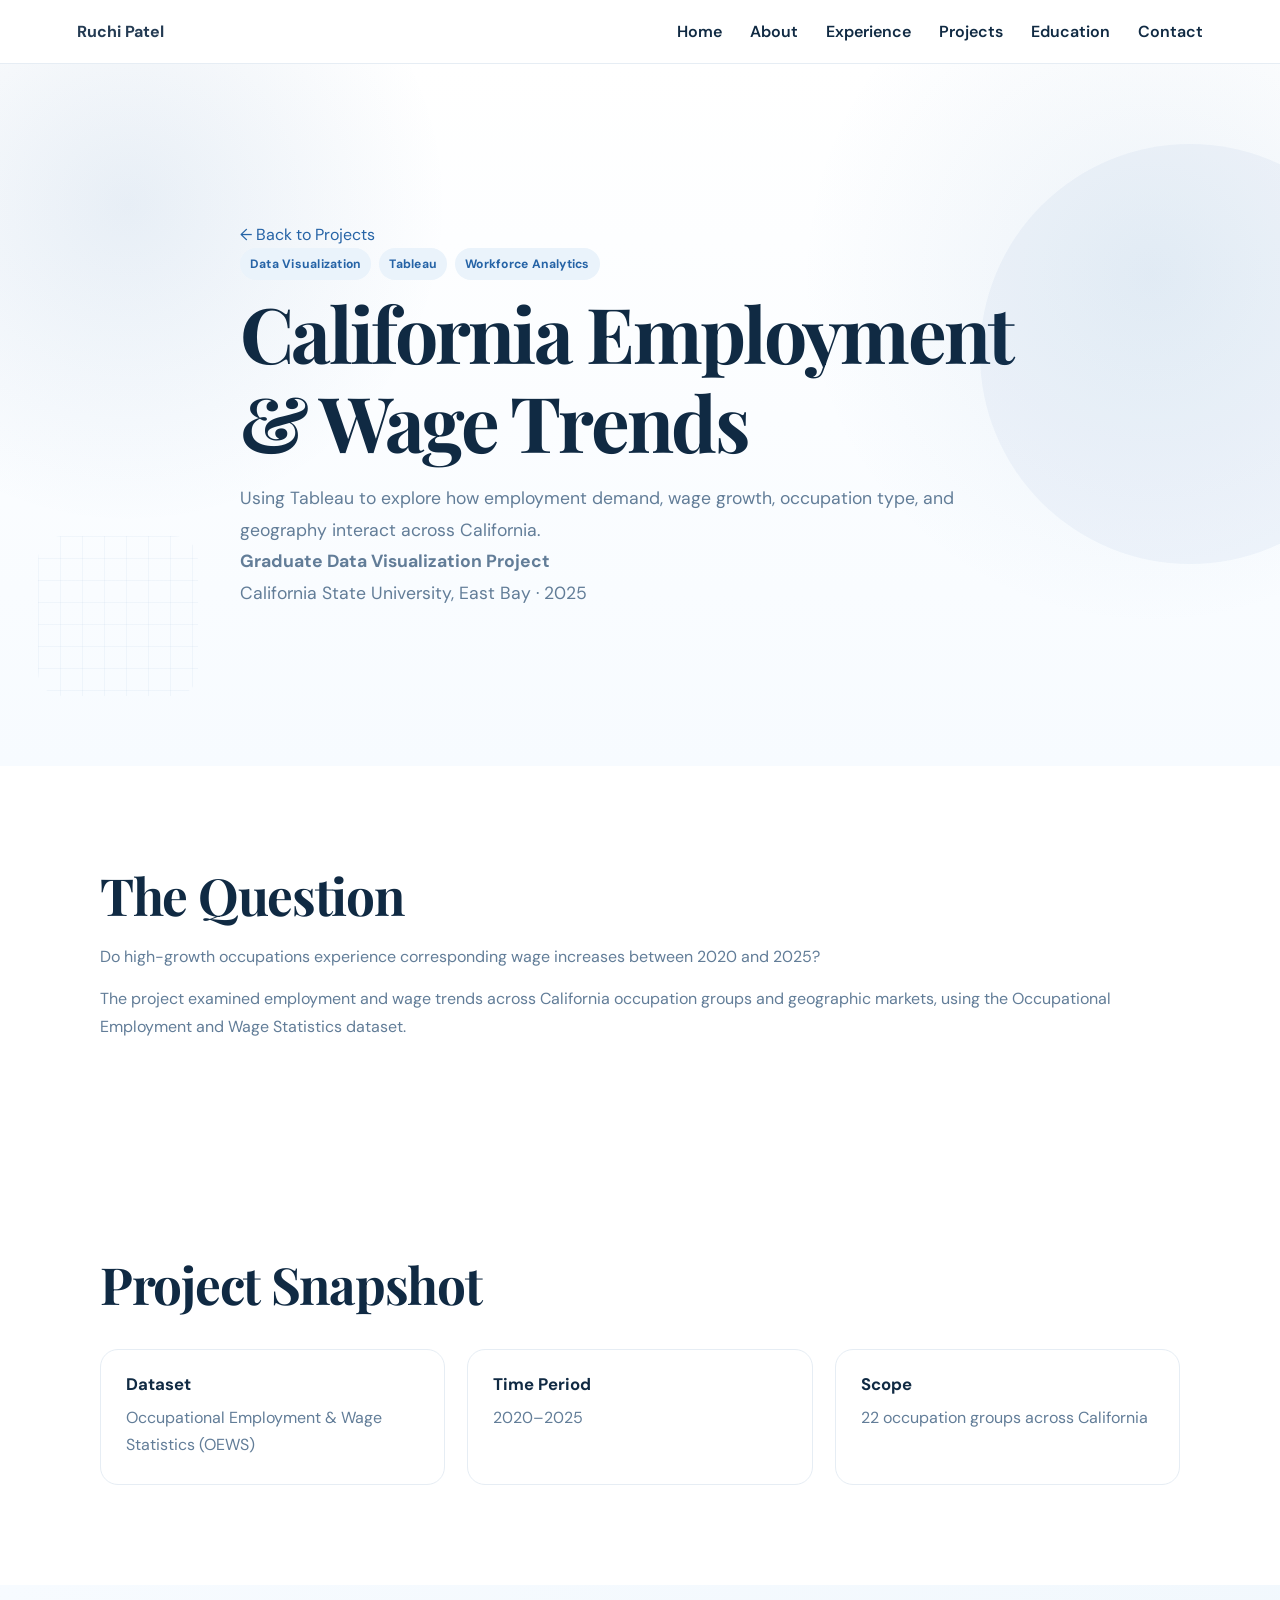
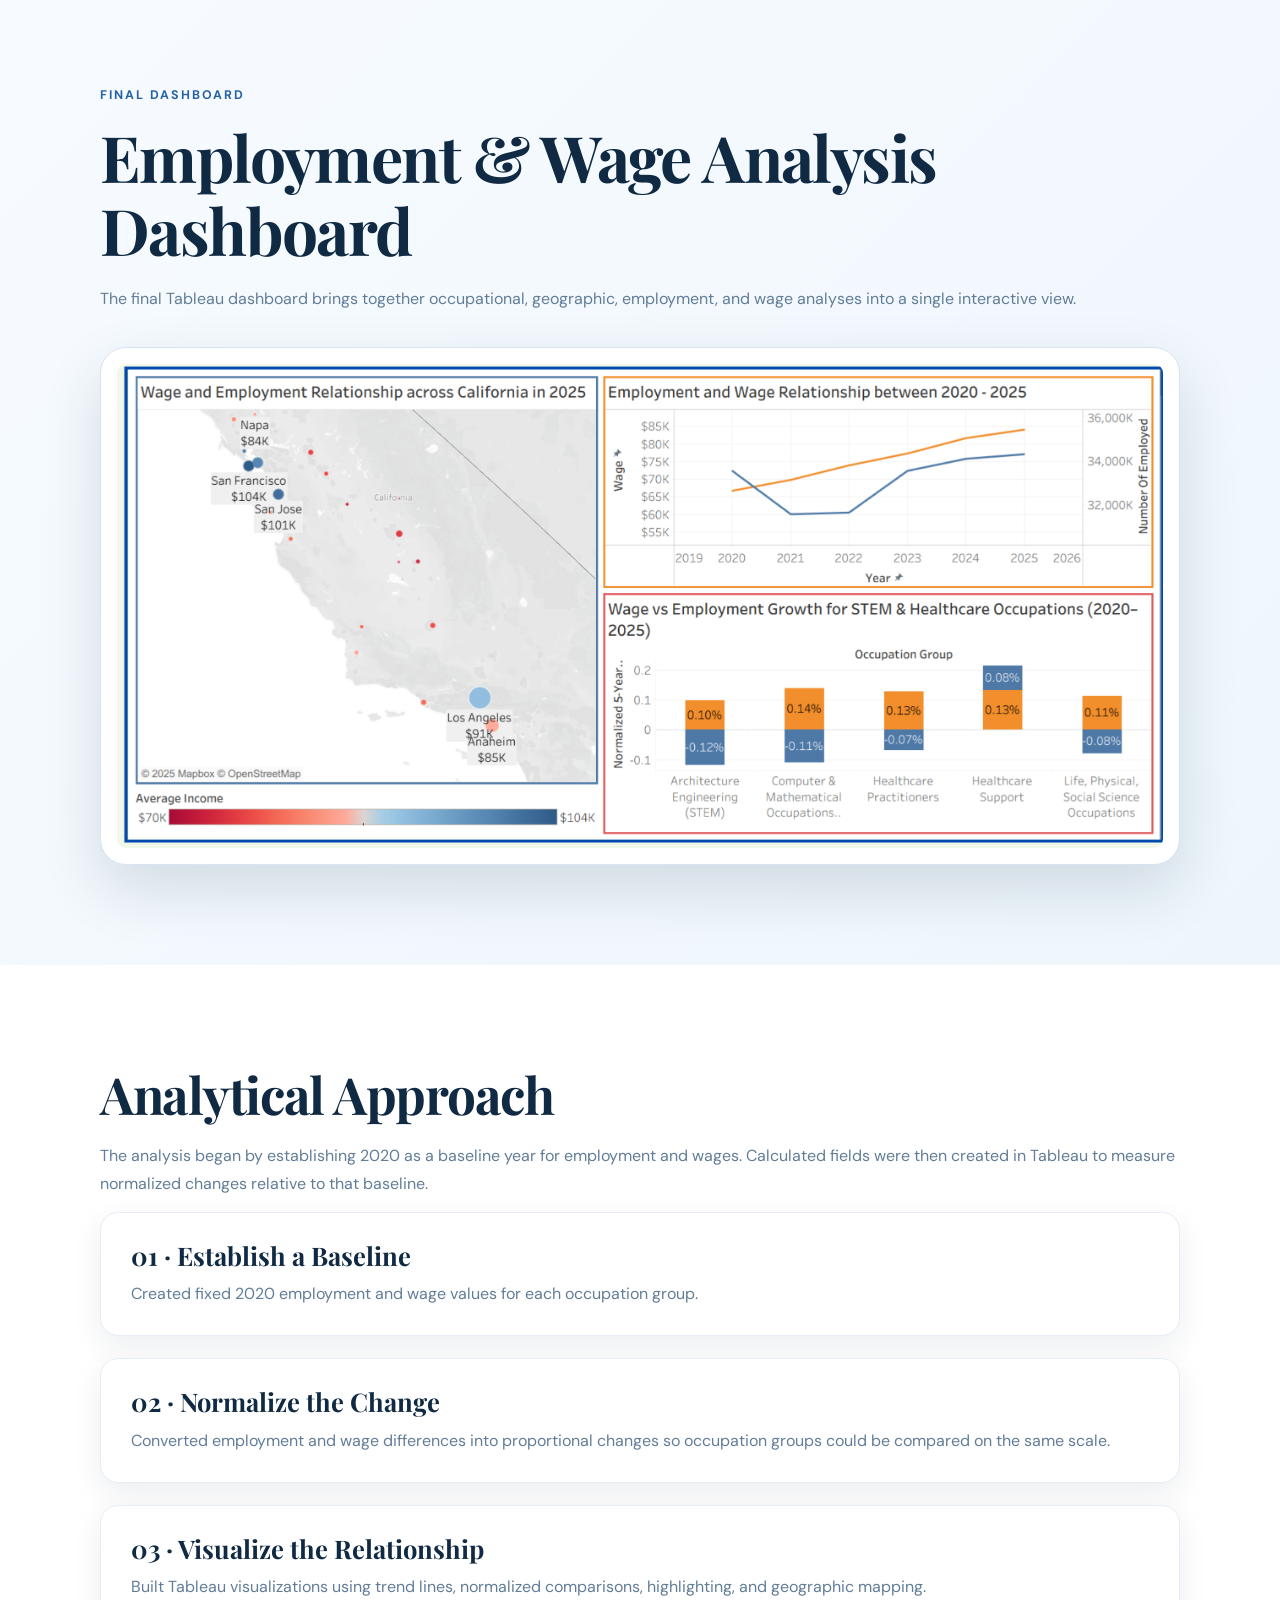
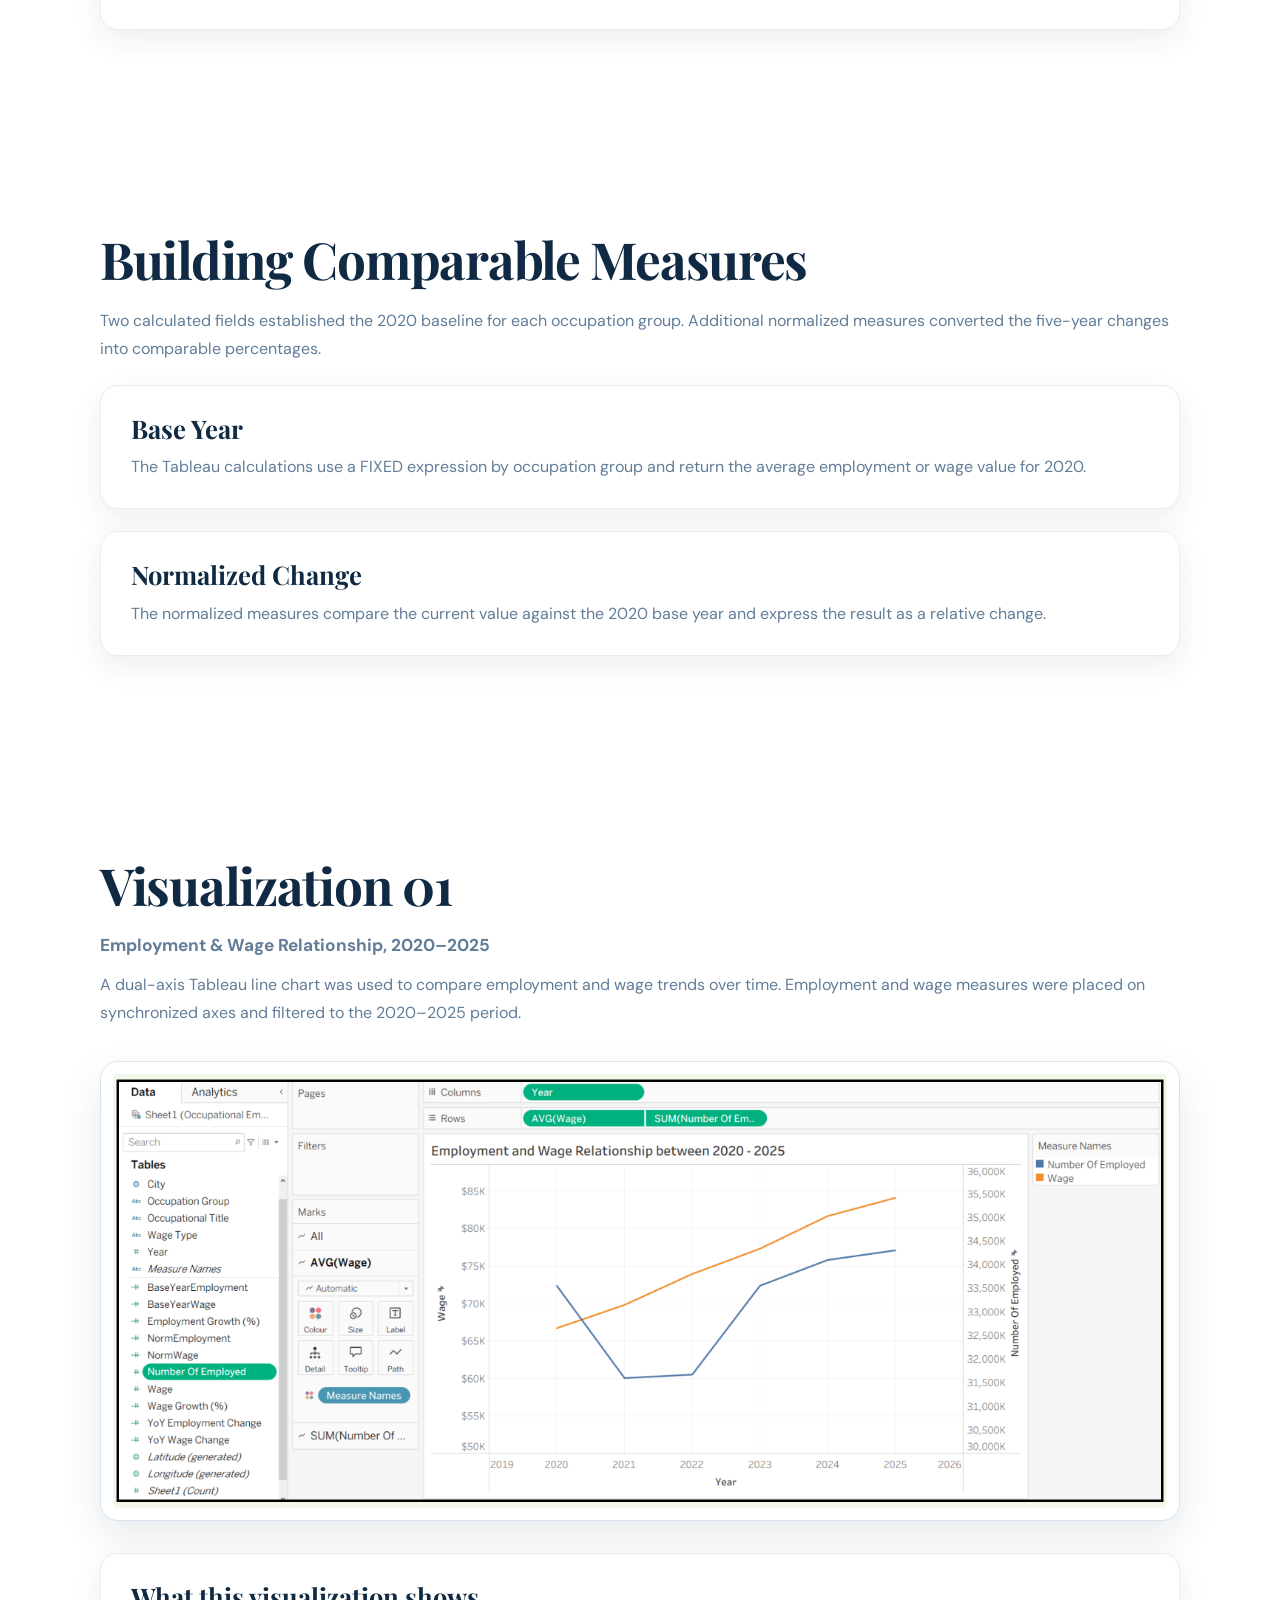
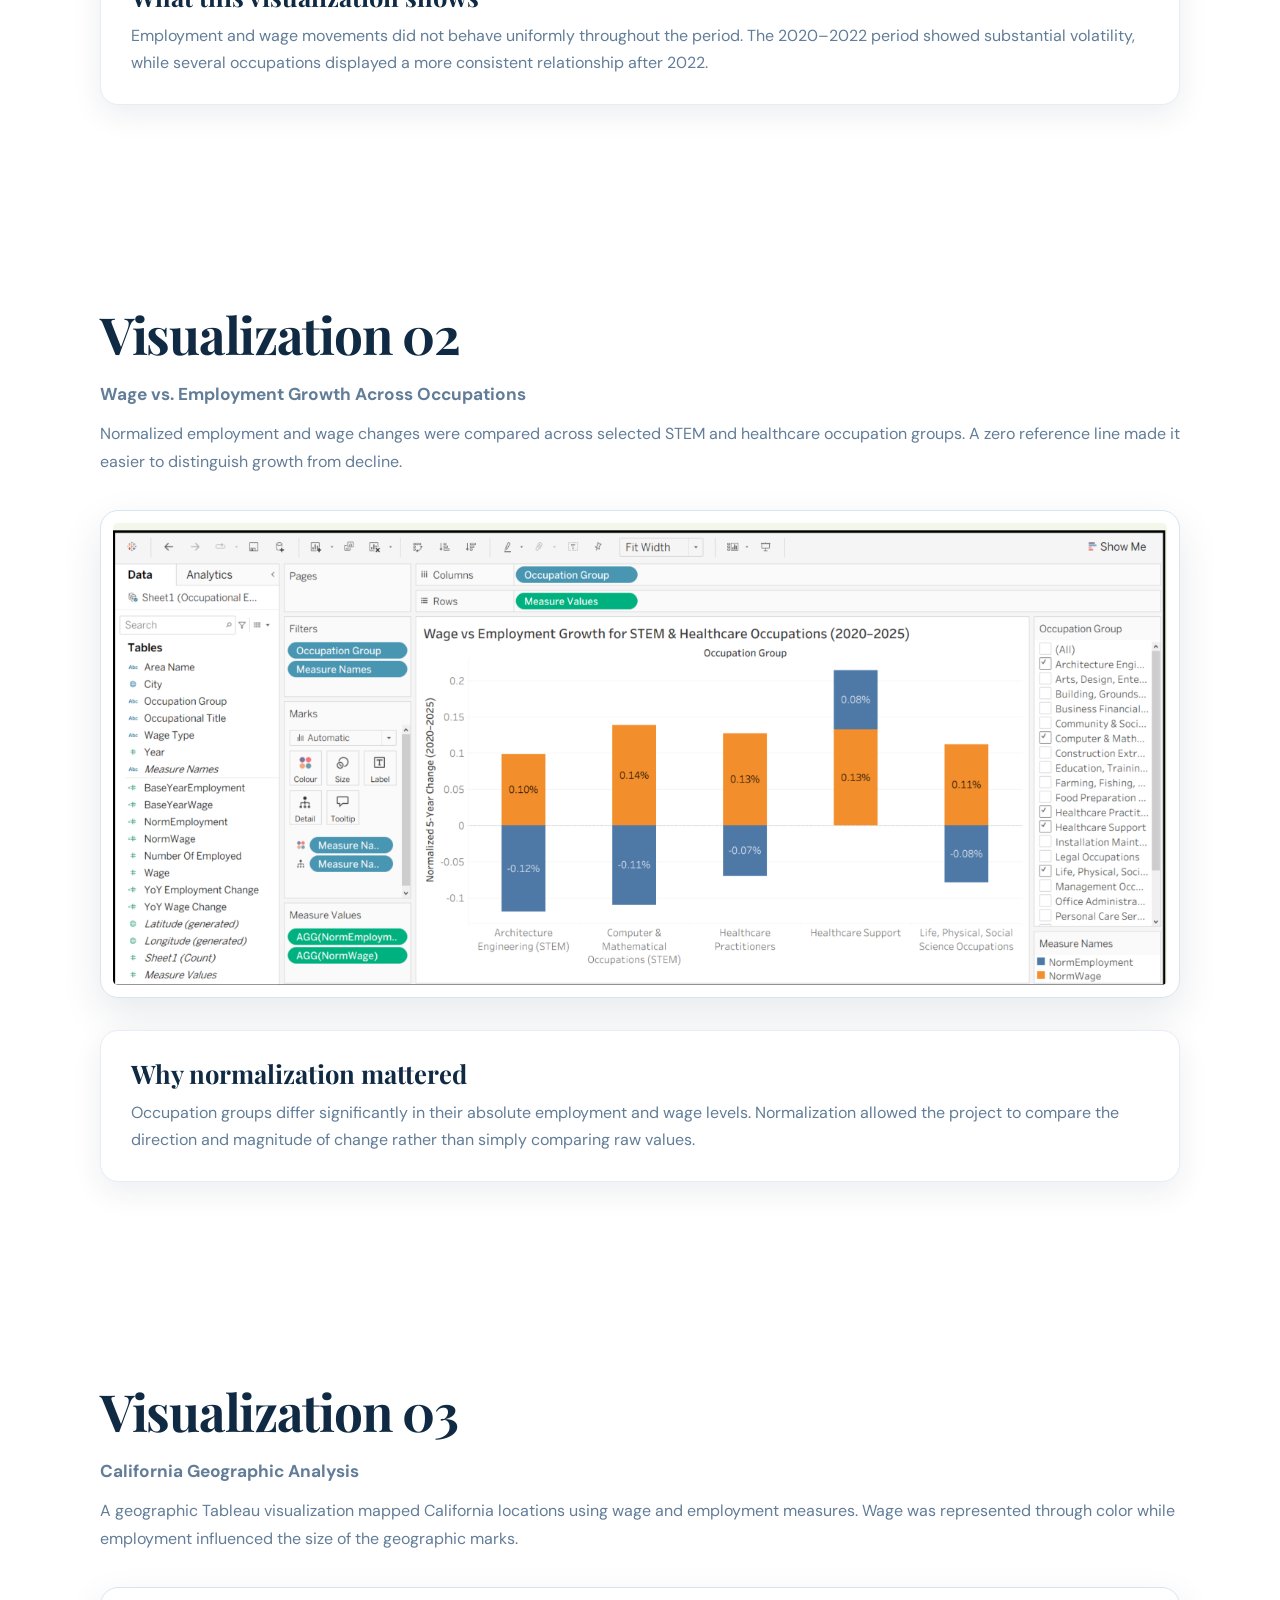
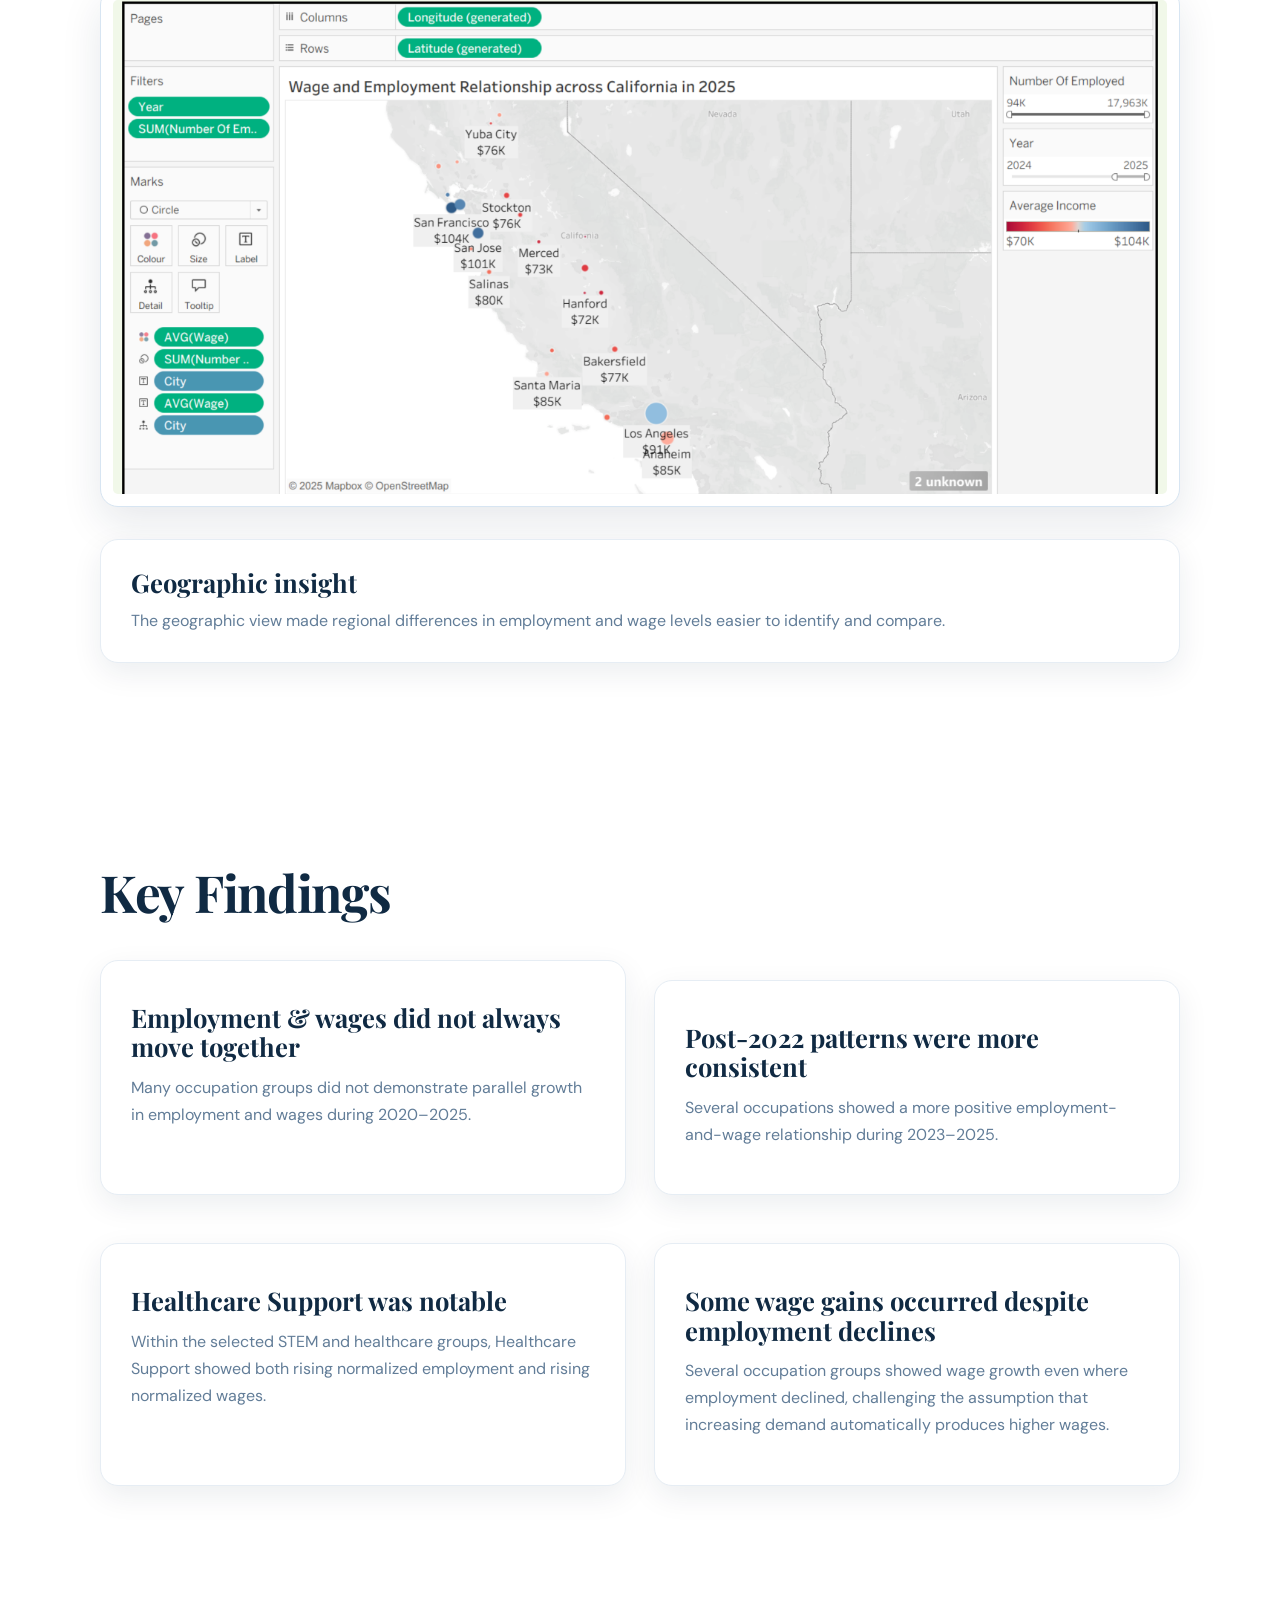
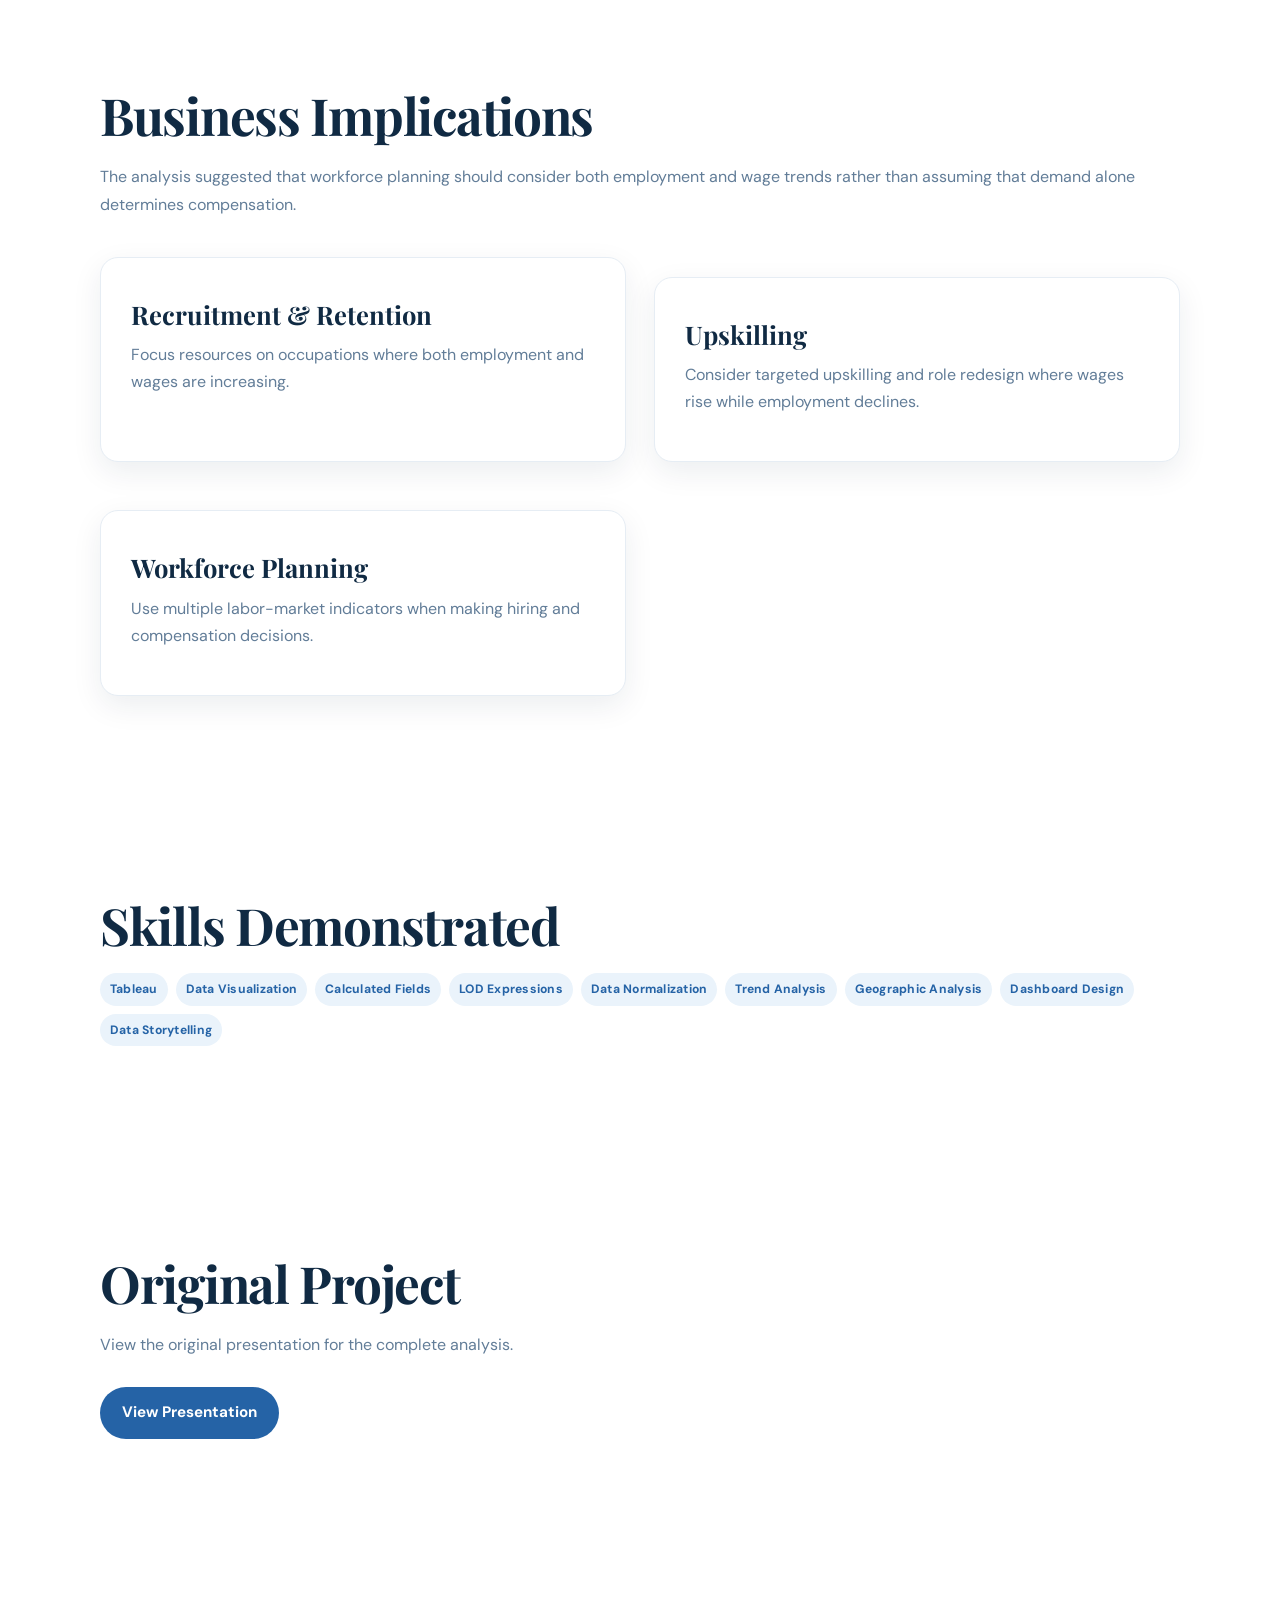
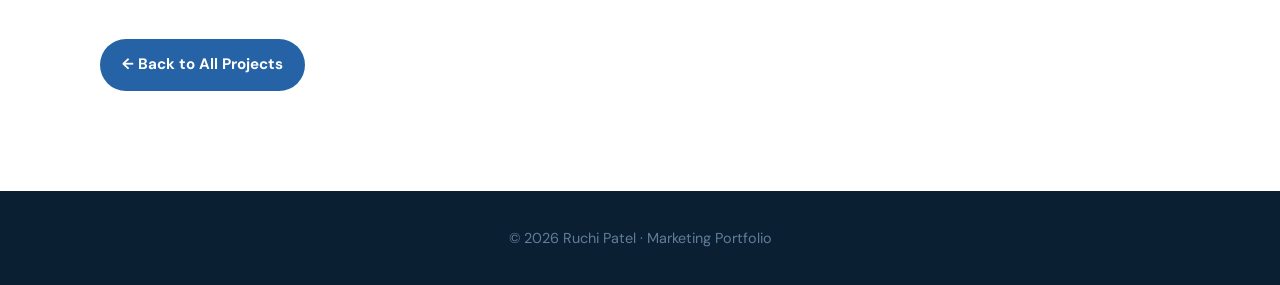
==== projects/data-visualization.html @ 5a2ddf95 "Update project deliverable link" ====
<!DOCTYPE html>
<html lang="en">

<head>
    <meta charset="UTF-8">
    <meta name="viewport" content="width=device-width, initial-scale=1.0">

    <meta
        name="description"
        content="Ruchi Patel — California Employment & Wage Trends Tableau case study."
    >

    <title>California Employment & Wage Trends | Ruchi Patel</title>

    <link rel="stylesheet" href="../style.css">
</head>


<body>

    <!-- =========================
         NAVIGATION
    ========================== -->

    <nav>

        <div>
            <strong>Ruchi Patel</strong>
        </div>

        <div>
            <a href="../index.html">Home</a>
            <a href="../index.html#about">About</a>
            <a href="../index.html#experience">Experience</a>
            <a href="../index.html#projects">Projects</a>
            <a href="../index.html#education">Education</a>
            <a href="../index.html#contact">Contact</a>
        </div>

    </nav>


    <!-- =========================
         CASE STUDY HERO
    ========================== -->

    <header class="hero">

        <div>

            <a href="../index.html#projects">
                ← Back to Projects
            </a>

            <div class="project-tags">

                <span class="project-tag">
                    Data Visualization
                </span>

                <span class="project-tag">
                    Tableau
                </span>

                <span class="project-tag">
                    Workforce Analytics
                </span>

            </div>


            <h1>
                California Employment
                &amp; Wage Trends
            </h1>


            <p>
                Using Tableau to explore how employment demand,
                wage growth, occupation type, and geography
                interact across California.
            </p>


            <p>
                <strong>Graduate Data Visualization Project</strong><br>
                California State University, East Bay · 2025
            </p>

        </div>

    </header>


    <!-- =========================
         PROJECT OVERVIEW
    ========================== -->

    <section>

        <h2>
            The Question
        </h2>

        <p>
            Do high-growth occupations experience corresponding
            wage increases between 2020 and 2025?
        </p>

        <p>
            The project examined employment and wage trends across
            California occupation groups and geographic markets,
            using the Occupational Employment and Wage Statistics
            dataset.
        </p>

    </section>


    <!-- =========================
         PROJECT SNAPSHOT
    ========================== -->

    <section id="project-snapshot">

        <h2>
            Project Snapshot
        </h2>


        <div class="skills-grid">


            <div class="skill-card">

                <h3>
                    Dataset
                </h3>

                <p>
                    Occupational Employment &amp; Wage Statistics
                    (OEWS)
                </p>

            </div>


            <div class="skill-card">

                <h3>
                    Time Period
                </h3>

                <p>
                    2020–2025
                </p>

            </div>


            <div class="skill-card">

                <h3>
                    Scope
                </h3>

                <p>
                    22 occupation groups across California
                </p>

            </div>


        </div>

    </section>

<!-- =========================
     FEATURED DASHBOARD
========================== -->

<section class="dashboard-showcase">

    <p class="eyebrow">
        FINAL DASHBOARD
    </p>

    <h2>
        Employment &amp; Wage Analysis Dashboard
    </h2>

    <p>
        The final Tableau dashboard brings together occupational,
        geographic, employment, and wage analyses into a single
        interactive view.
    </p>

    <img
        src="../images/data-visualization/tableau-dashboard.png"
        alt="Final Tableau dashboard combining California employment and wage analysis"
        class="case-study-image dashboard-image"
    >

</section>
    <!-- =========================
         APPROACH
    ========================== -->

    <section>

        <h2>
            Analytical Approach
        </h2>

        <p>
            The analysis began by establishing 2020 as a
            baseline year for employment and wages. Calculated
            fields were then created in Tableau to measure
            normalized changes relative to that baseline.
        </p>

        <div class="project-card">

            <h3>
                01 · Establish a Baseline
            </h3>

            <p>
                Created fixed 2020 employment and wage values
                for each occupation group.
            </p>

        </div>


        <div class="project-card">

            <h3>
                02 · Normalize the Change
            </h3>

            <p>
                Converted employment and wage differences into
                proportional changes so occupation groups could
                be compared on the same scale.
            </p>

        </div>


        <div class="project-card">

            <h3>
                03 · Visualize the Relationship
            </h3>

            <p>
                Built Tableau visualizations using trend lines,
                normalized comparisons, highlighting, and
                geographic mapping.
            </p>

        </div>

    </section>


    <!-- =========================
         CALCULATED FIELDS
    ========================== -->

    <section id="calculated-fields">

        <h2>
            Building Comparable Measures
        </h2>

        <p>
            Two calculated fields established the 2020 baseline
            for each occupation group. Additional normalized
            measures converted the five-year changes into
            comparable percentages.
        </p>


        <div class="project-card">

            <h3>
                Base Year
            </h3>

            <p>
                The Tableau calculations use a FIXED expression
                by occupation group and return the average
                employment or wage value for 2020.
            </p>

        </div>


        <div class="project-card">

            <h3>
                Normalized Change
            </h3>

            <p>
                The normalized measures compare the current value
                against the 2020 base year and express the result
                as a relative change.
            </p>

        </div>

    </section>


    <!-- =========================
         VISUALIZATION 1
    ========================== -->

    <section>

        <h2>
            Visualization 01
        </h2>

        <p>
            <strong>
                Employment &amp; Wage Relationship, 2020–2025
            </strong>
        </p>

        <p>
            A dual-axis Tableau line chart was used to compare
            employment and wage trends over time. Employment and
            wage measures were placed on synchronized axes and
            filtered to the 2020–2025 period.
        </p>
 <img
        src="../images/data-visualization/employment-wage-trend.png"
        alt="Tableau visualization comparing California employment and wage trends from 2020 to 2025"
        class="case-study-image"
    >

        <div class="project-card">

            <h3>
                What this visualization shows
            </h3>

            <p>
                Employment and wage movements did not behave
                uniformly throughout the period. The 2020–2022
                period showed substantial volatility, while
                several occupations displayed a more consistent
                relationship after 2022.
            </p>

        </div>

    </section>


    <!-- =========================
         VISUALIZATION 2
    ========================== -->

    <section>

        <h2>
            Visualization 02
        </h2>

        <p>
            <strong>
                Wage vs. Employment Growth Across Occupations
            </strong>
        </p>

        <p>
            Normalized employment and wage changes were compared
            across selected STEM and healthcare occupation groups.
            A zero reference line made it easier to distinguish
            growth from decline.
        </p>
<img
    src="../images/data-visualization/normalized-growth.png"
    alt="Tableau visualization comparing normalized wage and employment growth across occupation groups"
    class="case-study-image"
>

        <div class="project-card">

            <h3>
                Why normalization mattered
            </h3>

            <p>
                Occupation groups differ significantly in their
                absolute employment and wage levels. Normalization
                allowed the project to compare the direction and
                magnitude of change rather than simply comparing
                raw values.
            </p>

        </div>

    </section>


    <!-- =========================
         VISUALIZATION 3
    ========================== -->

    <section>

        <h2>
            Visualization 03
        </h2>

        <p>
            <strong>
                California Geographic Analysis
            </strong>
        </p>

        <p>
            A geographic Tableau visualization mapped California
            locations using wage and employment measures. Wage
            was represented through color while employment
            influenced the size of the geographic marks.
        </p>
<img
    src="../images/data-visualization/california-map.png"
    alt="Tableau geographic visualization of employment and wage patterns across California"
    class="case-study-image"
>

        <div class="project-card">

            <h3>
                Geographic insight
            </h3>

            <p>
                The geographic view made regional differences in
                employment and wage levels easier to identify and
                compare.
            </p>

        </div>

    </section>


    <!-- =========================
         KEY FINDINGS
    ========================== -->

    <section>

        <h2>
            Key Findings
        </h2>


        <div class="project-grid">


            <div class="project-card">

                <h3>
                    Employment &amp; wages did not always move together
                </h3>

                <p>
                    Many occupation groups did not demonstrate
                    parallel growth in employment and wages during
                    2020–2025.
                </p>

            </div>


            <div class="project-card">

                <h3>
                    Post-2022 patterns were more consistent
                </h3>

                <p>
                    Several occupations showed a more positive
                    employment-and-wage relationship during
                    2023–2025.
                </p>

            </div>


            <div class="project-card">

                <h3>
                    Healthcare Support was notable
                </h3>

                <p>
                    Within the selected STEM and healthcare groups,
                    Healthcare Support showed both rising normalized
                    employment and rising normalized wages.
                </p>

            </div>


            <div class="project-card">

                <h3>
                    Some wage gains occurred despite employment declines
                </h3>

                <p>
                    Several occupation groups showed wage growth
                    even where employment declined, challenging the
                    assumption that increasing demand automatically
                    produces higher wages.
                </p>

            </div>


        </div>

    </section>


    <!-- =========================
         BUSINESS IMPLICATIONS
    ========================== -->

    <section>

        <h2>
            Business Implications
        </h2>

        <p>
            The analysis suggested that workforce planning should
            consider both employment and wage trends rather than
            assuming that demand alone determines compensation.
        </p>


        <div class="project-grid">


            <div class="project-card">

                <h3>
                    Recruitment &amp; Retention
                </h3>

                <p>
                    Focus resources on occupations where both
                    employment and wages are increasing.
                </p>

            </div>


            <div class="project-card">

                <h3>
                    Upskilling
                </h3>

                <p>
                    Consider targeted upskilling and role redesign
                    where wages rise while employment declines.
                </p>

            </div>


            <div class="project-card">

                <h3>
                    Workforce Planning
                </h3>

                <p>
                    Use multiple labor-market indicators when
                    making hiring and compensation decisions.
                </p>

            </div>

        </div>

    </section>


    <!-- =========================
         SKILLS
    ========================== -->

    <section>

        <h2>
            Skills Demonstrated
        </h2>


        <div class="project-tags">

            <span class="project-tag">Tableau</span>

            <span class="project-tag">Data Visualization</span>

            <span class="project-tag">Calculated Fields</span>

            <span class="project-tag">LOD Expressions</span>

            <span class="project-tag">Data Normalization</span>

            <span class="project-tag">Trend Analysis</span>

            <span class="project-tag">Geographic Analysis</span>

            <span class="project-tag">Dashboard Design</span>

            <span class="project-tag">Data Storytelling</span>

        </div>

    </section>


    <!-- =========================
         ORIGINAL DELIVERABLE
    ========================== -->

   <section>

    <h2>
        Original Project
    </h2>

    <p>
        View the original presentation for the complete analysis.
    </p>

    <div class="case-study-action">

        <a
            class="btn"
            href="../documents/data-visualization/Gr6%20-%20Data%20Visualization%20Presentation.pdf"
            target="_blank"
            rel="noopener"
        >
            View Presentation
        </a>

    </div>

</section>


    <!-- =========================
         BACK TO PROJECTS
    ========================== -->

   <section>

    <div class="case-study-action">
        <a
            class="btn"
            href="../index.html#projects"
        >
            ← Back to All Projects
        </a>
    </div>

</section>

    <!-- =========================
         FOOTER
    ========================== -->

    <footer>

        <p>
            © 2026 Ruchi Patel · Marketing Portfolio
        </p>

    </footer>


    <script src="../script.js"></script>

</body>

</html>
---- style.css ----
/* =========================================================
   RUCHI PATEL PORTFOLIO
   Main visual system
   ========================================================= */

/* ---------- Google Fonts ---------- */
/* These load automatically when your website is online. */
@import url('https://fonts.googleapis.com/css2?family=DM+Sans:wght@400;500;600;700&family=Playfair+Display:wght@500;600;700&display=swap');

/* ---------- Design Variables ---------- */
:root {
    --navy: #102a43;
    --navy-dark: #0b1f33;
    --blue: #2563a6;
    --blue-light: #eaf3fb;
    --blue-soft: #f5f9fd;
    --blue-border: #d7e5f2;

    --text: #243b53;
    --text-soft: #627d98;
    --white: #ffffff;
    --off-white: #fbfcfe;

    --border: #e6edf4;
    --shadow-soft: 0 10px 30px rgba(16, 42, 67, 0.08);
    --shadow-hover: 0 18px 45px rgba(16, 42, 67, 0.13);

    --radius-sm: 10px;
    --radius-md: 18px;
    --radius-lg: 26px;

    --max-width: 1180px;
}

/* ---------- Reset ---------- */

* {
    margin: 0;
    padding: 0;
    box-sizing: border-box;
}

html {
    scroll-behavior: smooth;
}

body {
    font-family: "DM Sans", Arial, sans-serif;
    background: var(--white);
    color: var(--text);
    line-height: 1.7;
    font-size: 16px;
    overflow-x: hidden;
}

/* Makes images responsive */
img {
    max-width: 100%;
    display: block;
}

/* Links */
a {
    color: var(--blue);
    text-decoration: none;
    transition: all 0.25s ease;
}

a:hover {
    color: var(--navy-dark);
}

/* ---------- Typography ---------- */

h1,
h2,
h3,
h4 {
    font-family: "Playfair Display", Georgia, serif;
    color: var(--navy);
    line-height: 1.15;
}

h1 {
    font-size: clamp(3rem, 6vw, 5.25rem);
    letter-spacing: -0.035em;
}

h2 {
    font-size: clamp(2.1rem, 4vw, 3.4rem);
    letter-spacing: -0.025em;
}

h3 {
    font-size: 1.6rem;
}

p {
    color: var(--text-soft);
}

/* ---------- Page Container ---------- */

main,
section {
    width: 100%;
}

section {
    padding: 100px 6%;
}

section > * {
    max-width: var(--max-width);
    margin-left: auto;
    margin-right: auto;
}

/* ---------- Navigation ---------- */

nav {
    position: sticky;
    top: 0;
    z-index: 1000;

    display: flex;
    align-items: center;
    justify-content: space-between;

    width: 100%;
    padding: 18px 6%;

    background: rgba(255, 255, 255, 0.94);
    border-bottom: 1px solid var(--border);

    backdrop-filter: blur(14px);
    -webkit-backdrop-filter: blur(14px);
}

nav a {
    font-weight: 600;
    color: var(--navy);
    margin-left: 24px;
}

nav a:hover {
    color: var(--blue);
}

/* ---------- Hero ---------- */

header,
.hero {
    position: relative;
    min-height: 78vh;

    display: flex;
    align-items: center;

    padding: 100px 6%;

    background:
        radial-gradient(circle at 10% 20%, rgba(37, 99, 166, 0.10), transparent 25%),
        radial-gradient(circle at 90% 30%, rgba(92, 145, 195, 0.11), transparent 28%),
        linear-gradient(180deg, #ffffff 0%, #f7fbff 100%);
}

/* Hero content */
header > *,
.hero > * {
    max-width: var(--max-width);
    margin-left: auto;
    margin-right: auto;
}

/* ---------- Hero Intro ---------- */

.hero h1,
header h1 {
    max-width: 800px;
    margin-bottom: 18px;
}

.hero h2,
header h2 {
    font-family: "DM Sans", Arial, sans-serif;
    font-size: clamp(1.15rem, 2vw, 1.5rem);
    font-weight: 600;
    color: var(--blue);
    letter-spacing: 0.01em;
    margin-bottom: 18px;
}

.hero p,
header p {
    max-width: 720px;
    font-size: 1.1rem;
    line-height: 1.8;
}

/* ---------- Hero Decorative Layer ---------- */

header::before,
.hero::before {
    content: "";
    position: absolute;
    width: 420px;
    height: 420px;

    right: -120px;
    top: 80px;

    border-radius: 50%;
    background: rgba(37, 99, 166, 0.05);

    pointer-events: none;
}

header::after,
.hero::after {
    content: "";
    position: absolute;
    width: 160px;
    height: 160px;

    left: 3%;
    bottom: 10%;

    border-radius: 24px;

    background:
        linear-gradient(rgba(37, 99, 166, 0.11) 1px, transparent 1px),
        linear-gradient(90deg, rgba(37, 99, 166, 0.11) 1px, transparent 1px);

    background-size: 22px 22px;

    opacity: 0.4;
    pointer-events: none;
}

/* ---------- Buttons ---------- */

button,
.button,
.btn {
    display: inline-flex;
    align-items: center;
    justify-content: center;

    padding: 13px 22px;
    margin-top: 22px;

    border: none;
    border-radius: 999px;

    background: var(--blue);
    color: var(--white);

    font-family: "DM Sans", Arial, sans-serif;
    font-size: 0.95rem;
    font-weight: 700;

    cursor: pointer;

    transition:
        transform 0.25s ease,
        box-shadow 0.25s ease,
        background 0.25s ease;
}

button:hover,
.button:hover,
.btn:hover {
    background: var(--navy);
    transform: translateY(-2px);
    box-shadow: var(--shadow-soft);
}

/* ---------- About ---------- */

#about {
    background: var(--white);
}

#about p {
    max-width: 780px;
    margin-top: 22px;
    font-size: 1.05rem;
}

/* ---------- Experience ---------- */

#experience {
    background: var(--blue-soft);
}

#experience h2,
#projects h2,
#education h2,
#skills h2,
#contact h2 {
    margin-bottom: 28px;
}

/* ---------- Experience Timeline ---------- */

.timeline {
    position: relative;
    max-width: 980px;
    margin: 55px auto 0;

    padding-left: 35px;
}

.timeline::before {
    content: "";
    position: absolute;
    left: 7px;
    top: 5px;
    bottom: 5px;

    width: 2px;
    background: var(--blue-border);
}

.timeline-item {
    position: relative;
    margin-bottom: 42px;
}

.timeline-item::before {
    content: "";
    position: absolute;
    left: -34px;
    top: 7px;

    width: 14px;
    height: 14px;

    border-radius: 50%;
    background: var(--blue);

    box-shadow: 0 0 0 6px rgba(37, 99, 166, 0.10);
}

.timeline-item h3 {
    margin-bottom: 6px;
}

.timeline-item .date {
    color: var(--blue);
    font-size: 0.9rem;
    font-weight: 700;
    margin-bottom: 8px;
}

/* ---------- Project Section ---------- */

#projects {
    background: var(--white);
}

/* Project grid */
.project-grid {
    display: grid;
    grid-template-columns: repeat(2, minmax(0, 1fr));
    gap: 28px;

    max-width: var(--max-width);
    margin: 50px auto 0;
}

/* Project cards */
.project-card {
    position: relative;

    padding: 30px;

    background: var(--white);
    border: 1px solid var(--border);
    border-radius: var(--radius-md);

    box-shadow: var(--shadow-soft);

    transition:
        transform 0.3s ease,
        box-shadow 0.3s ease,
        border-color 0.3s ease;
}

.project-card:hover {
    transform: translateY(-6px);
    box-shadow: var(--shadow-hover);
    border-color: var(--blue-border);
}

.project-card h3 {
    margin: 14px 0 12px;
}

.project-card p {
    margin-bottom: 18px;
}

/* Project tags */

.project-tags {
    display: flex;
    flex-wrap: wrap;
    gap: 8px;
    margin-bottom: 8px;
}

.project-tag {
    display: inline-block;

    padding: 6px 10px;

    border-radius: 999px;

    background: var(--blue-light);
    color: var(--blue);

    font-size: 0.76rem;
    font-weight: 700;
    letter-spacing: 0.02em;
}

/* ---------- Education ---------- */

#education {
    background: var(--blue-soft);
}

.education-card {
    max-width: 900px;
    margin: 25px auto 0;

    padding: 28px;

    background: var(--white);
    border: 1px solid var(--border);
    border-radius: var(--radius-md);
    box-shadow: var(--shadow-soft);
}

.education-card + .education-card {
    margin-top: 18px;
}

.education-card h3 {
    margin-bottom: 8px;
}

.education-card .school {
    font-weight: 600;
    color: var(--blue);
}

/* ---------- Skills ---------- */

#skills {
    background: var(--white);
}

.skills-grid {
    display: grid;
    grid-template-columns: repeat(3, minmax(0, 1fr));
    gap: 22px;

    max-width: var(--max-width);
    margin: 45px auto 0;
}

.skill-card {
    padding: 25px;

    border: 1px solid var(--border);
    border-radius: var(--radius-md);

    background: var(--white);

    transition:
        transform 0.25s ease,
        box-shadow 0.25s ease;
}

.skill-card:hover {
    transform: translateY(-4px);
    box-shadow: var(--shadow-soft);
}

.skill-card h3 {
    font-family: "DM Sans", Arial, sans-serif;
    font-size: 1.05rem;
    margin-bottom: 10px;
}

/* ---------- Contact ---------- */

#contact {
    background:
        linear-gradient(135deg, #f5f9fd 0%, #eef6fc 100%);
    text-align: center;
}

#contact p {
    max-width: 650px;
    margin: 0 auto;
}

.contact-links {
    display: flex;
    justify-content: center;
    flex-wrap: wrap;
    gap: 14px;

    margin-top: 28px;
}

/* ---------- Footer ---------- */

footer {
    padding: 35px 6%;
    text-align: center;

    background: var(--navy-dark);
    color: rgba(255, 255, 255, 0.78);

    font-size: 0.9rem;
}

footer a {
    color: var(--white);
}

/* ---------- Headshot ---------- */

.headshot {
    width: 290px;
    height: 350px;

    object-fit: cover;

    border-radius: var(--radius-lg);

    border: 8px solid rgba(255, 255, 255, 0.9);

    box-shadow: 0 20px 45px rgba(16, 42, 67, 0.16);

    background: var(--blue-soft);
}

/* If image is inside a hero container */
.hero-image {
    display: flex;
    justify-content: center;
    align-items: center;
}

/* ---------- Two Column Layout ---------- */

.two-column {
    display: grid;
    grid-template-columns: minmax(0, 1.15fr) minmax(320px, 0.85fr);
    gap: 70px;

    max-width: var(--max-width);
    margin: 0 auto;
    align-items: center;
}

/* ---------- Reveal Animation ---------- */

.reveal {
    opacity: 0;
    transform: translateY(20px);

    transition:
        opacity 0.7s ease,
        transform 0.7s ease;
}

.reveal.visible {
    opacity: 1;
    transform: translateY(0);
}

/* ---------- General Lists ---------- */

ul {
    padding-left: 1.3rem;
}

li {
    margin-bottom: 8px;
    color: var(--text-soft);
}

/* ---------- Selection ---------- */

::selection {
    background: rgba(37, 99, 166, 0.18);
    color: var(--navy);
}

/* =========================================================
   RESPONSIVE DESIGN
   ========================================================= */

@media (max-width: 900px) {

    section {
        padding: 80px 5%;
    }

    header,
    .hero {
        padding: 85px 5%;
    }

    .two-column {
        grid-template-columns: 1fr;
        gap: 40px;
    }

    .project-grid {
        grid-template-columns: 1fr;
    }

    .skills-grid {
        grid-template-columns: repeat(2, minmax(0, 1fr));
    }

    nav {
        padding: 15px 5%;
    }
}

@media (max-width: 640px) {

    body {
        font-size: 15px;
    }

    section {
        padding: 65px 5%;
    }

    header,
    .hero {
        min-height: auto;
        padding: 75px 5%;
    }

    header::before,
    .hero::before {
        width: 250px;
        height: 250px;
        right: -100px;
    }

    header::after,
    .hero::after {
        width: 110px;
        height: 110px;
    }

    nav {
        position: relative;
        flex-wrap: wrap;
        gap: 10px;
    }

    nav a {
        margin-left: 10px;
        font-size: 0.88rem;
    }

    .skills-grid {
        grid-template-columns: 1fr;
    }

    .headshot {
        width: 230px;
        height: 285px;
    }

    .timeline {
        padding-left: 28px;
    }

    .timeline-item::before {
        left: -27px;
    }
}

/* ---------- Accessibility ---------- */

@media (prefers-reduced-motion: reduce) {
    html {
        scroll-behavior: auto;
    }

    *,
    *::before,
    *::after {
        transition: none !important;
        animation: none !important;
    }
}
/* =========================================================
   CASE STUDY VISUALS
   ========================================================= */

.case-study-image {
    display: block;

    width: 100%;
    max-width: 1050px;

    height: auto;

    margin: 42px auto 0;

    padding: 12px;

    background: var(--white);

    border: 1px solid var(--blue-border);
    border-radius: var(--radius-md);

    box-shadow: 0 16px 40px rgba(16, 42, 67, 0.10);

    transition:
        transform 0.3s ease,
        box-shadow 0.3s ease;
}

.case-study-image:hover {
    transform: translateY(-4px);

    box-shadow:
        0 22px 50px rgba(16, 42, 67, 0.14);
}


/* ---------- Featured Dashboard ---------- */

.dashboard-showcase {
    background:
        linear-gradient(
            135deg,
            #f7fbff 0%,
            #eef6fc 100%
        );
}

.dashboard-showcase h2 {
    margin-bottom: 18px;
}

.dashboard-showcase p {
    max-width: 760px;
}

.dashboard-image {
    max-width: 1150px;

    padding: 16px;

    border-radius: var(--radius-lg);

    box-shadow:
        0 24px 60px rgba(16, 42, 67, 0.14);
}


/* ---------- Small Labels ---------- */

.eyebrow {
    margin-bottom: 12px;

    color: var(--blue);

    font-size: 0.78rem;
    font-weight: 700;

    letter-spacing: 0.16em;
    text-transform: uppercase;
}


/* ---------- Case Study Cards ---------- */

.case-study-card {
    max-width: 900px;

    margin: 28px auto 0;

    padding: 30px;

    background: var(--white);

    border: 1px solid var(--border);
    border-radius: var(--radius-md);

    box-shadow: var(--shadow-soft);
}


/* ---------- Case Study Section Spacing ---------- */

#project-snapshot .skills-grid {
    margin-top: 35px;
}

#calculated-fields .project-card {
    margin-top: 22px;
}

section .project-card + .project-card {
    margin-top: 20px;
}


/* ---------- Responsive Case Study Images ---------- */

@media (max-width: 700px) {

    .case-study-image {
        margin-top: 28px;

        padding: 7px;

        border-radius: 14px;
    }

    .dashboard-image {
        padding: 8px;
    }
}
/* =========================================================
   CASE STUDY LAYOUT REFINEMENT
   Consistent alignment, spacing and readable text width
   ========================================================= */

/* Keep regular case-study content aligned to one grid */
body:has(.dashboard-showcase) section:not(.dashboard-showcase) > h2,
body:has(.dashboard-showcase) section:not(.dashboard-showcase) > p,
body:has(.dashboard-showcase) section:not(.dashboard-showcase) > .project-tags {
    width: 100%;
    max-width: 1080px;
    margin-left: auto;
    margin-right: auto;
}


/* Section headings */
body:has(.dashboard-showcase) section > h2 {
    margin-bottom: 18px;
}


/* Paragraph spacing */
body:has(.dashboard-showcase) section > p {
    margin-top: 0;
    margin-bottom: 14px;
}


/* Keep descriptive text from becoming excessively wide */
body:has(.dashboard-showcase) section:not(.dashboard-showcase) > p {
    line-height: 1.75;
}


/* Give images breathing room after their descriptions */
body:has(.dashboard-showcase) .case-study-image {
    margin-top: 34px;
}


/* Add separation between an image and the insight card below */
body:has(.dashboard-showcase) .case-study-image + .project-card {
    margin-top: 32px;
}


/* =========================================
   FEATURED DASHBOARD
   ========================================= */

.dashboard-showcase > .eyebrow,
.dashboard-showcase > h2,
.dashboard-showcase > p {
    width: 100%;
    max-width: 1080px;
    margin-left: auto;
    margin-right: auto;
}


/* Fix the dashboard heading width/alignment */
.dashboard-showcase > h2 {
    margin-top: 0;
    margin-bottom: 22px;

    font-size: clamp(2.4rem, 5vw, 4.5rem);
}


/* Dashboard description */
.dashboard-showcase > p:not(.eyebrow) {
    max-width: 1080px;

    margin-top: 0;
    margin-bottom: 0;

    line-height: 1.75;
}


/* Eyebrow sits directly above heading */
.dashboard-showcase > .eyebrow {
    margin-bottom: 14px;
}


/* Dashboard itself */
.dashboard-showcase .dashboard-image {
    margin-top: 42px;
}


/* =========================================
   VISUALIZATION SECTIONS
   ========================================= */

/* Keep visualization titles and descriptions
   aligned with their images */
body:has(.dashboard-showcase) section > .case-study-image {
    width: calc(100% - 40px);
    max-width: 1080px;
}


/* Smaller descriptive subtitle below Visualization 01, etc. */
body:has(.dashboard-showcase) section > h2 + p strong {
    display: block;

    color: var(--text-soft);

    font-family: "DM Sans", Arial, sans-serif;
    font-size: 1.08rem;
    font-weight: 700;

    line-height: 1.4;

    margin-bottom: 4px;
}


/* =========================================
   MOBILE
   ========================================= */

@media (max-width: 700px) {

    body:has(.dashboard-showcase) section > .case-study-image {
        width: 100%;
    }

    .dashboard-showcase > h2 {
        font-size: clamp(2rem, 10vw, 3rem);
    }

}
/* =========================================================
   CASE STUDY CARD ALIGNMENT
   ========================================================= */

/* Align standalone project cards with the case-study text */
body:has(.dashboard-showcase) section:not(#projects) > .project-card {
    width: 100%;
    max-width: 1080px;

    margin-left: auto;
    margin-right: auto;

    padding: 28px 30px;
}


/* Consistent spacing between stacked cards */
body:has(.dashboard-showcase) section:not(#projects) > .project-card + .project-card {
    margin-top: 22px;
}


/* Remove excessive empty space inside case-study cards */
body:has(.dashboard-showcase) section:not(#projects) > .project-card h3 {
    margin-top: 0;
    margin-bottom: 10px;
}

body:has(.dashboard-showcase) section:not(#projects) > .project-card p {
    margin-top: 0;
    margin-bottom: 0;
}


/* Keep cards compact rather than artificially tall */
body:has(.dashboard-showcase) section:not(#projects) > .project-card {
    min-height: 0;
}


/* Mobile spacing */
@media (max-width: 700px) {

    body:has(.dashboard-showcase) section:not(#projects) > .project-card {
        padding: 22px;
    }

}
/* =========================================================
   CASE STUDY GRID ALIGNMENT
   Make all cards share the same left/right margins
   ========================================================= */

body:has(.dashboard-showcase) .project-grid,
body:has(.dashboard-showcase) .skills-grid {
    width: 100%;
    max-width: 1080px;

    margin-left: auto;
    margin-right: auto;
}


/* Keep the spacing between grid cards consistent */
body:has(.dashboard-showcase) .project-grid {
    column-gap: 28px;
    row-gap: 28px;
}


/* Project Snapshot cards */
body:has(.dashboard-showcase) #project-snapshot .skills-grid {
    margin-top: 35px;
}


/* Key Findings / Business Implications cards */
body:has(.dashboard-showcase) section > .project-grid {
    margin-top: 38px;
}


/* Make the cards themselves fill their grid columns */
body:has(.dashboard-showcase) .project-grid .project-card,
body:has(.dashboard-showcase) .skills-grid .skill-card {
    width: 100%;
}


/* Keep card padding visually consistent */
body:has(.dashboard-showcase) .project-grid .project-card {
    padding: 28px 30px;
}


/* Mobile */
@media (max-width: 700px) {

    body:has(.dashboard-showcase) .project-grid,
    body:has(.dashboard-showcase) .skills-grid {
        width: 100%;
    }

}
/* =========================================================
   CASE STUDY ACTION BUTTON ALIGNMENT
   ========================================================= */

.case-study-action {
    width: 100%;
    max-width: 1080px;

    margin: 28px auto 0;
}


/* Keep the button itself compact */
.case-study-action .btn {
    width: fit-content;
    margin-top: 0;
}


/* Back button spacing */
section:last-of-type .case-study-action {
    margin-top: 0;
}
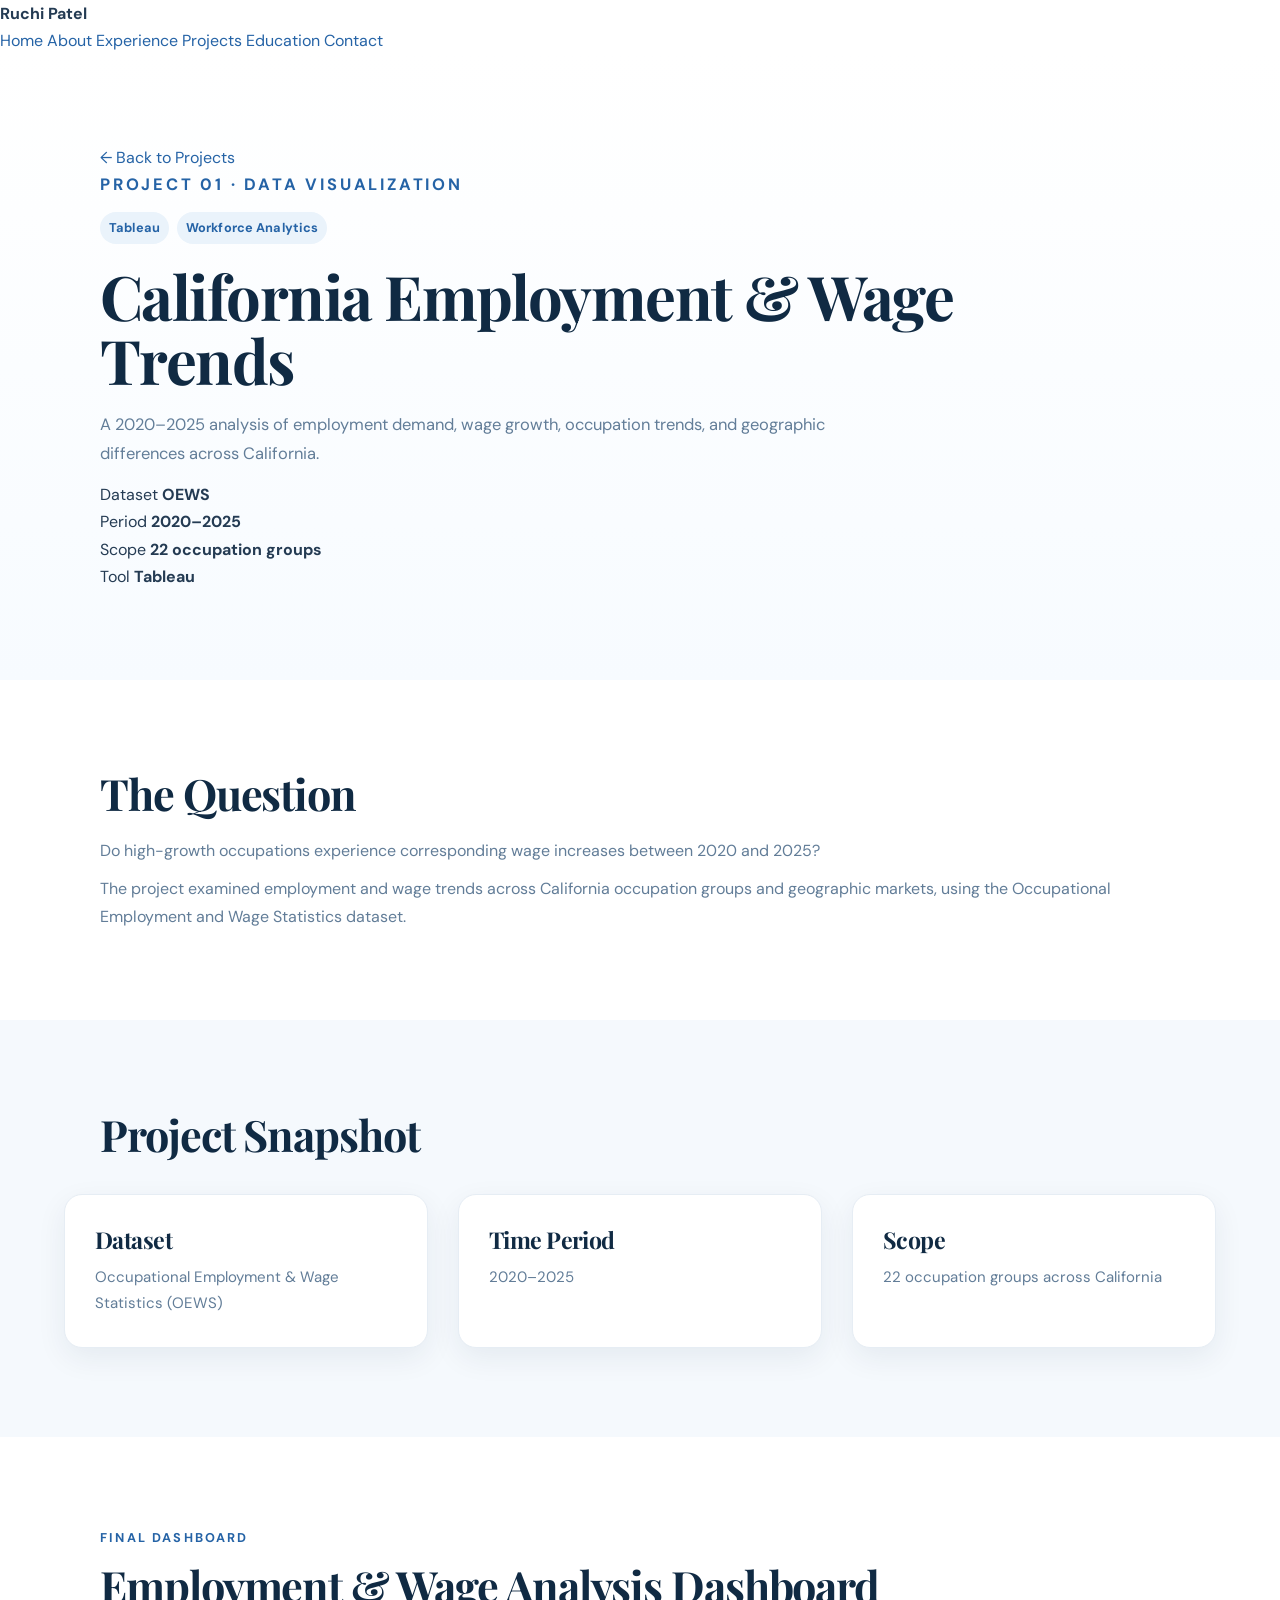
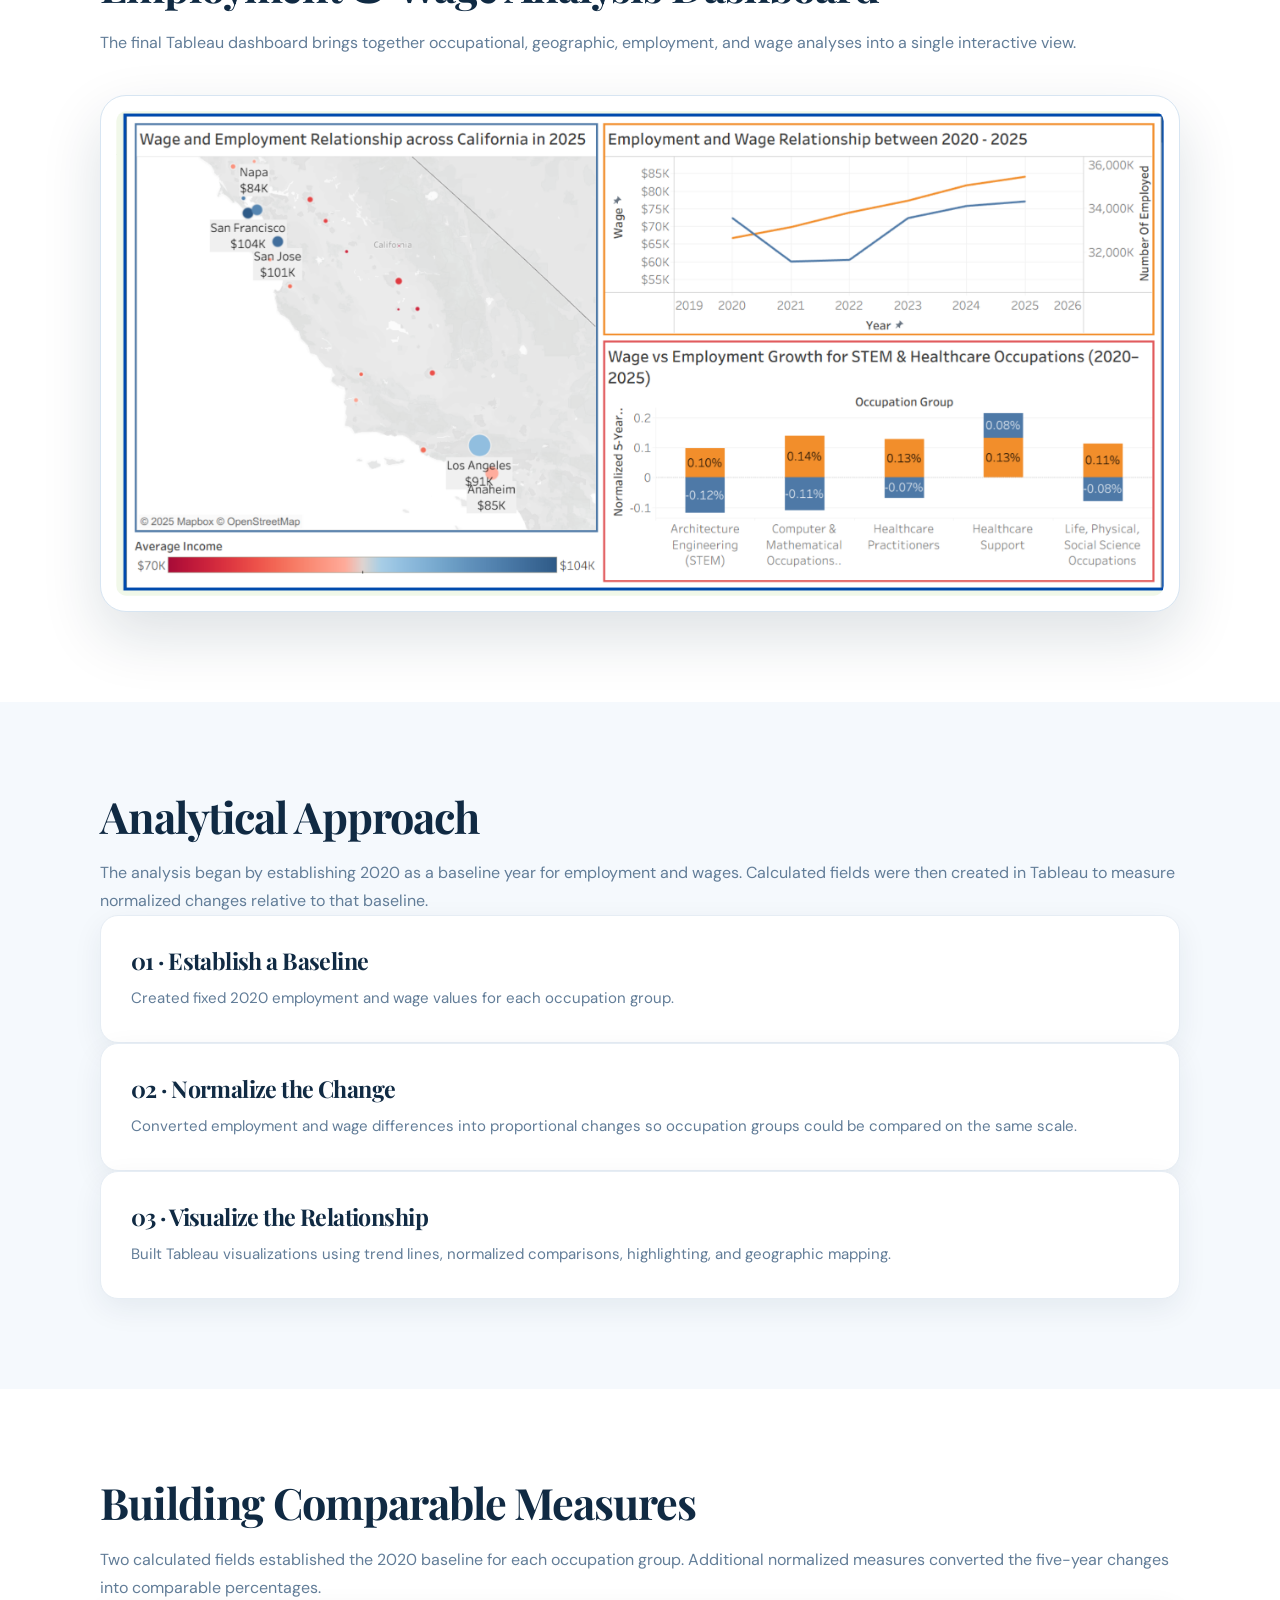
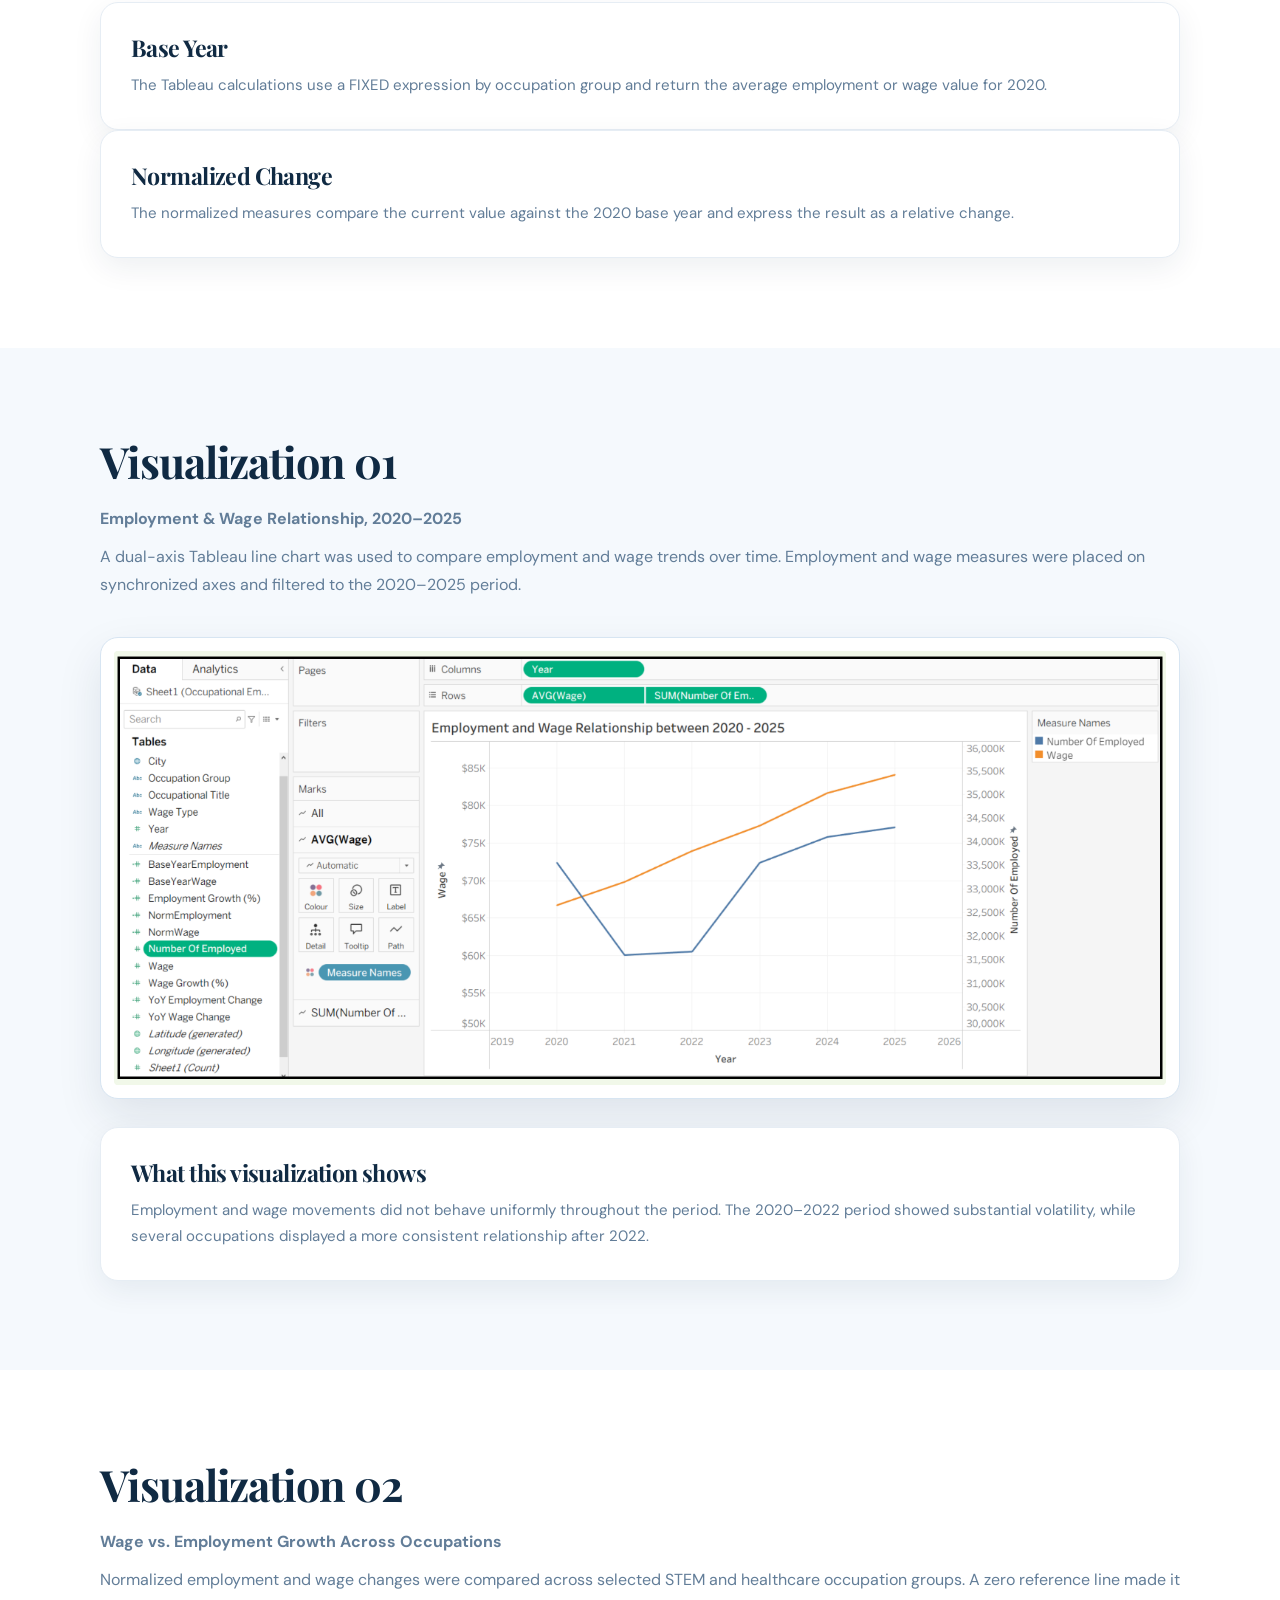
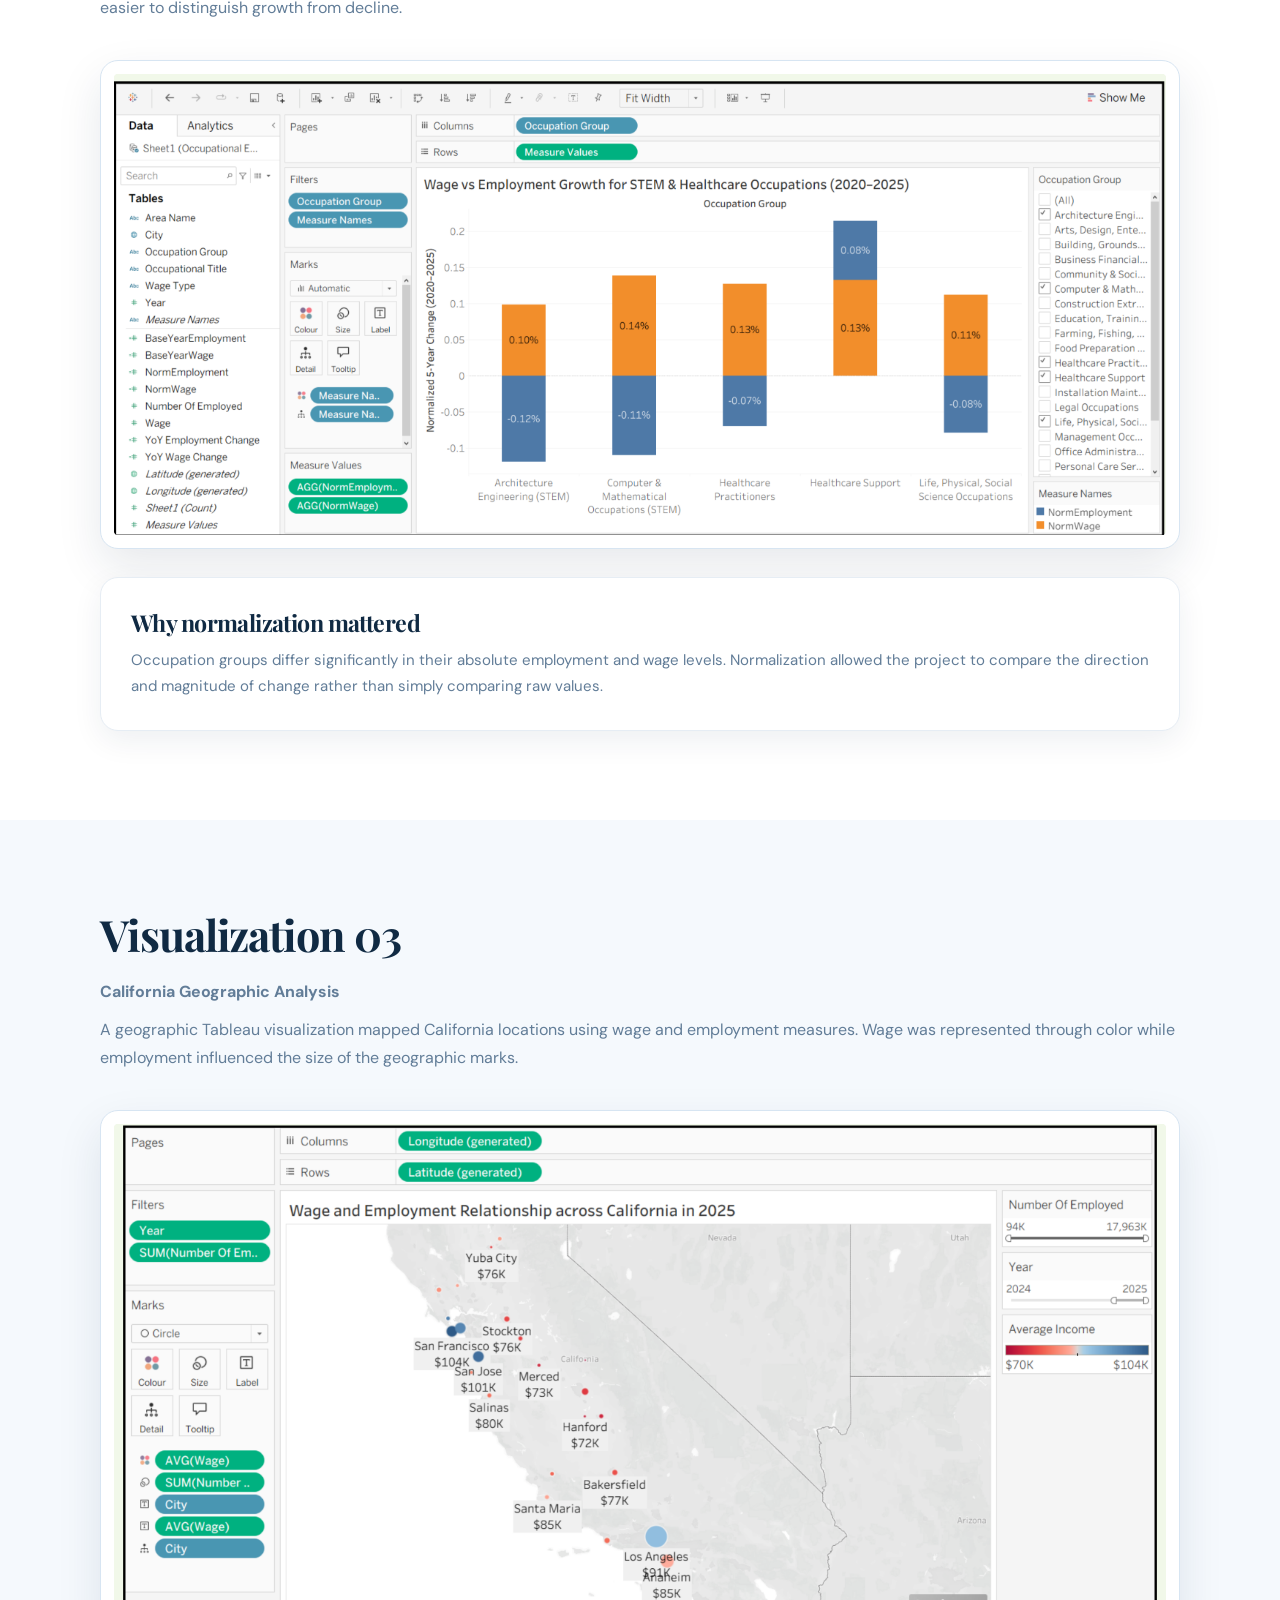
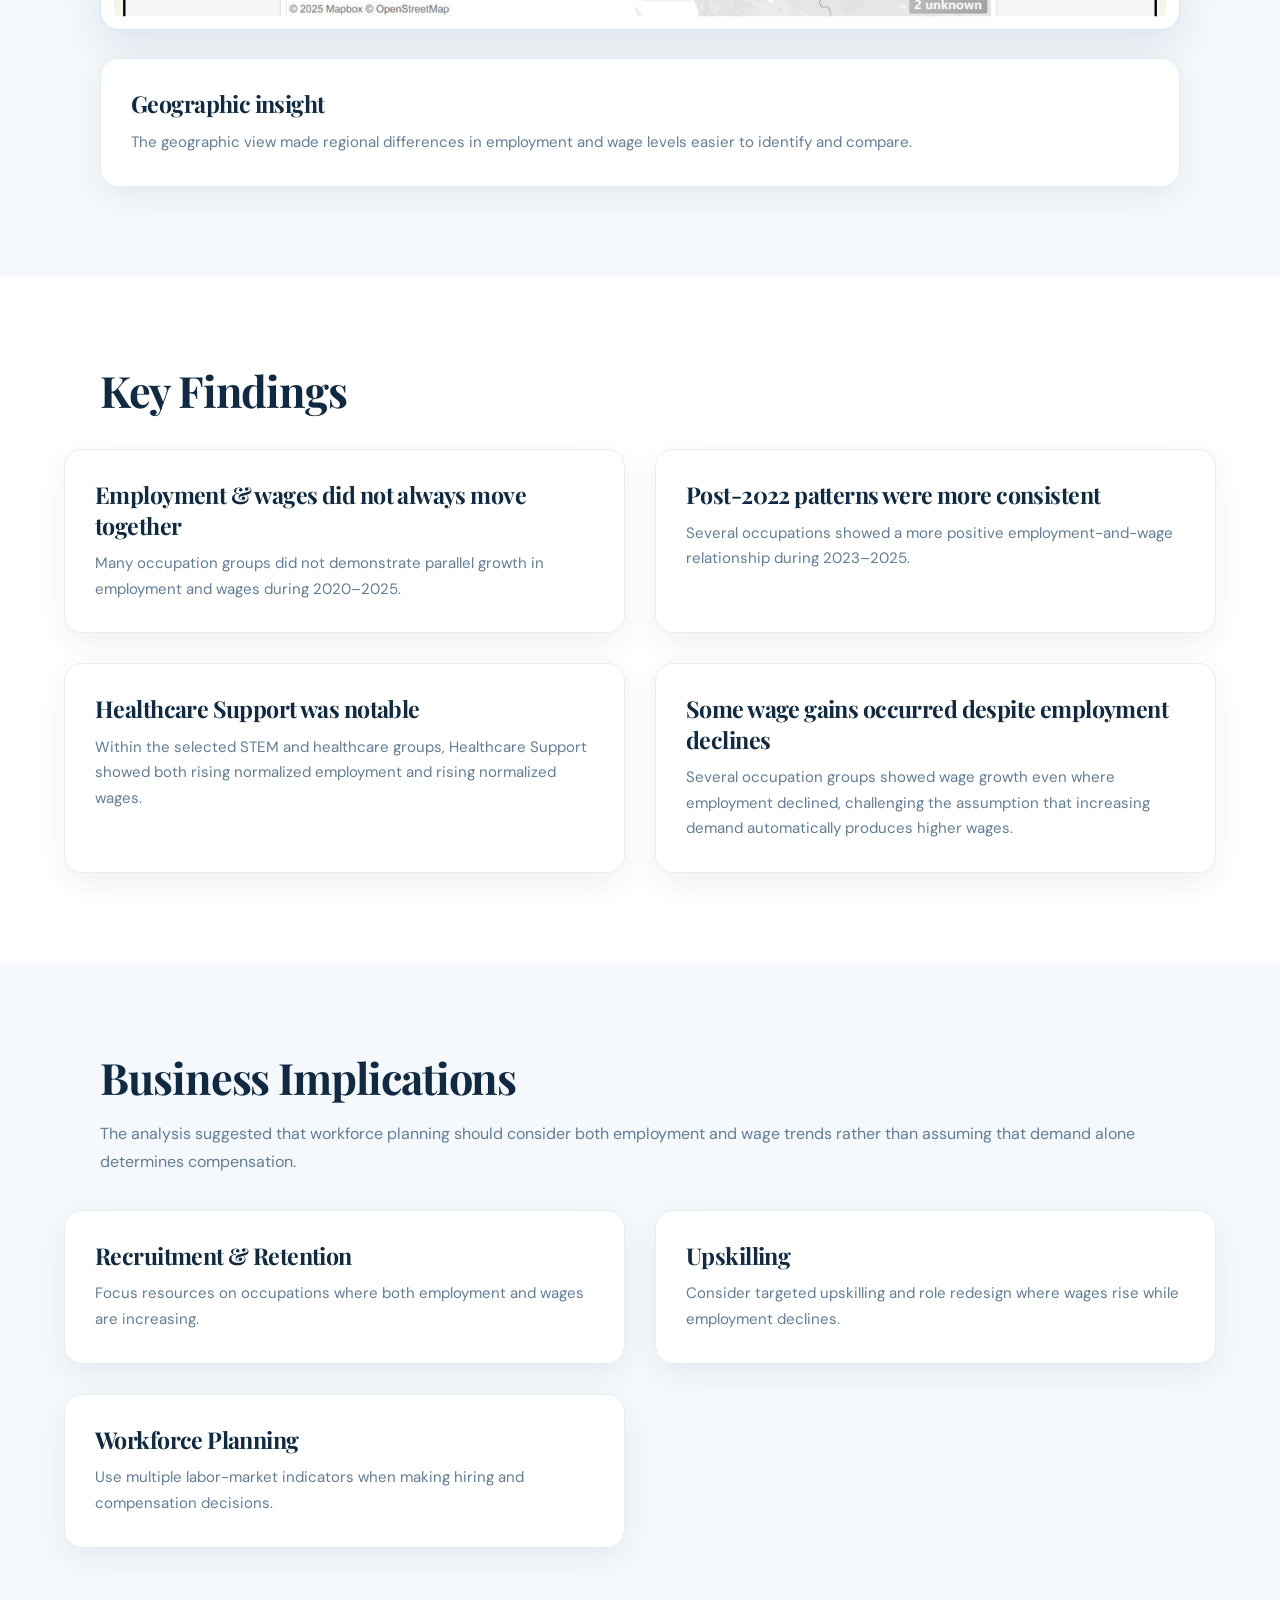
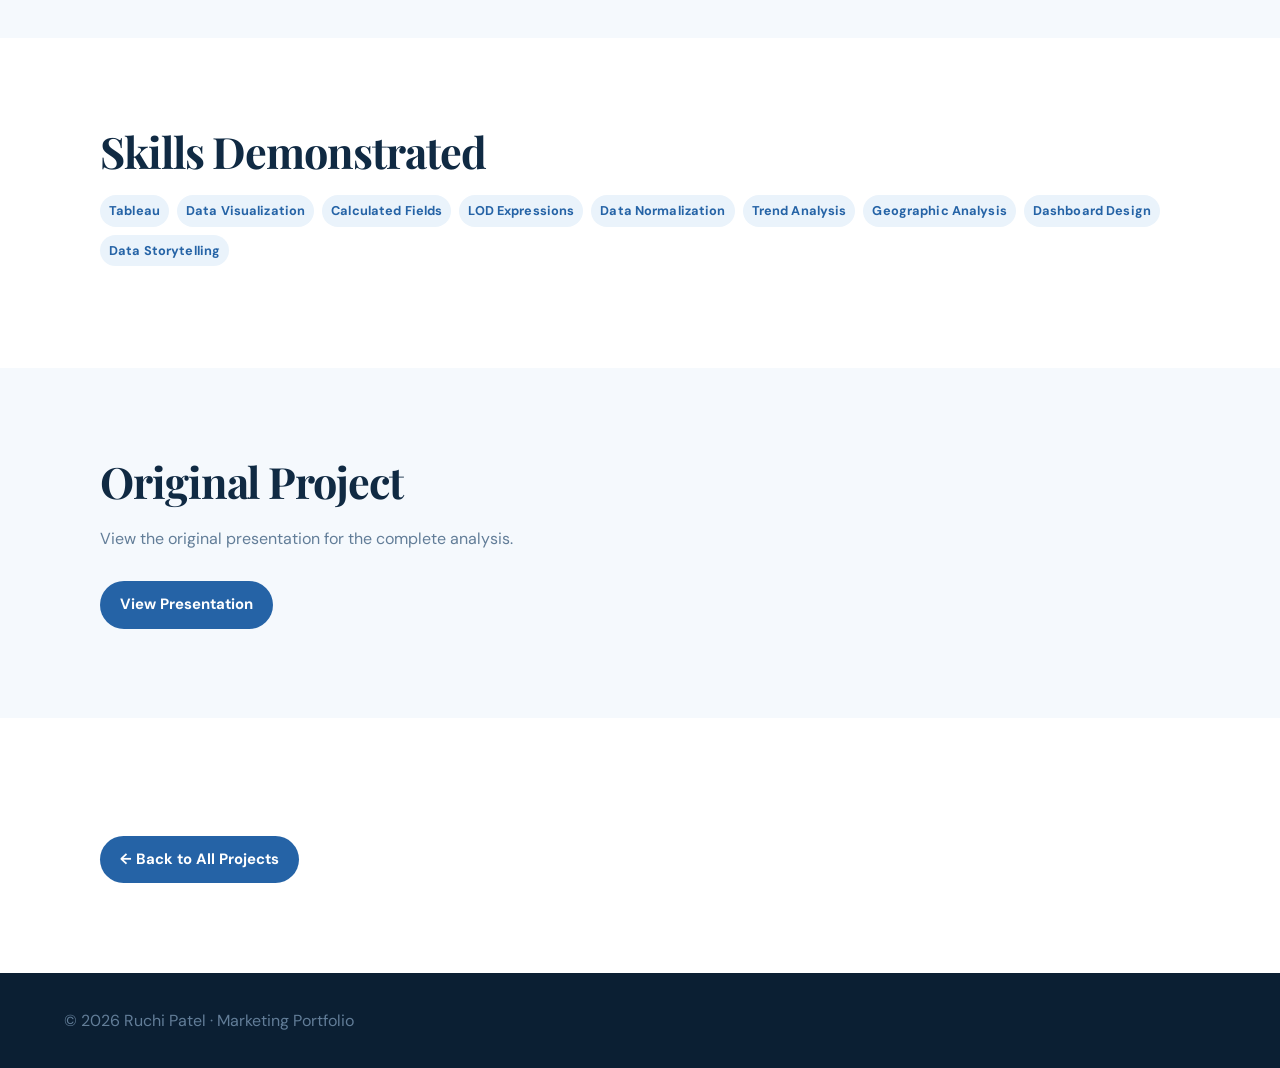
==== commit d39fe83c: "Update data-visualization.html" ====
--- a/projects/data-visualization.html
+++ b/projects/data-visualization.html
@@ -44,52 +44,71 @@
          CASE STUDY HERO
     ========================== -->
 
-    <header class="hero">
-
-        <div>
-
-            <a href="../index.html#projects">
-                ← Back to Projects
-            </a>
-
-            <div class="project-tags">
-
-                <span class="project-tag">
-                    Data Visualization
-                </span>
-
-                <span class="project-tag">
-                    Tableau
-                </span>
-
-                <span class="project-tag">
-                    Workforce Analytics
-                </span>
-
-            </div>
-
-
-            <h1>
-                California Employment
-                &amp; Wage Trends
-            </h1>
-
-
-            <p>
-                Using Tableau to explore how employment demand,
-                wage growth, occupation type, and geography
-                interact across California.
-            </p>
-
-
-            <p>
-                <strong>Graduate Data Visualization Project</strong><br>
-                California State University, East Bay · 2025
-            </p>
-
-        </div>
-
-    </header>
+   <header class="hero case-study-hero">
+
+    <div>
+
+        <a
+            href="../index.html#projects"
+            class="back-link"
+        >
+            ← Back to Projects
+        </a>
+
+        <p class="eyebrow">
+            PROJECT 01 · DATA VISUALIZATION
+        </p>
+
+        <div class="project-tags">
+
+            <span class="project-tag">
+                Tableau
+            </span>
+
+            <span class="project-tag">
+                Workforce Analytics
+            </span>
+
+        </div>
+
+        <h1>
+            California Employment
+            &amp; Wage Trends
+        </h1>
+
+        <p class="case-study-hero-lede">
+            A 2020–2025 analysis of employment demand,
+            wage growth, occupation trends, and geographic
+            differences across California.
+        </p>
+
+        <div class="case-study-meta">
+
+            <div>
+                <span>Dataset</span>
+                <strong>OEWS</strong>
+            </div>
+
+            <div>
+                <span>Period</span>
+                <strong>2020–2025</strong>
+            </div>
+
+            <div>
+                <span>Scope</span>
+                <strong>22 occupation groups</strong>
+            </div>
+
+            <div>
+                <span>Tool</span>
+                <strong>Tableau</strong>
+            </div>
+
+        </div>
+
+    </div>
+
+</header>
 
 
     <!-- =========================
--- a/style.css
+++ b/style.css
@@ -1,38 +1,99 @@
 /* =========================================================
    RUCHI PATEL PORTFOLIO
-   Main visual system
-   ========================================================= */
-
-/* ---------- Google Fonts ---------- */
-/* These load automatically when your website is online. */
-@import url('https://fonts.googleapis.com/css2?family=DM+Sans:wght@400;500;600;700&family=Playfair+Display:wght@500;600;700&display=swap');
-
-/* ---------- Design Variables ---------- */
+   Clean responsive design system
+   ========================================================= */
+
+
+/* =========================================================
+   FONTS
+   ========================================================= */
+
+@import url(
+    "https://fonts.googleapis.com/css2?family=DM+Sans:wght@400;500;600;700&family=Playfair+Display:wght@500;600;700&display=swap"
+);
+
+
+/* =========================================================
+   DESIGN SYSTEM
+   ========================================================= */
+
 :root {
+
     --navy: #102a43;
     --navy-dark: #0b1f33;
+
     --blue: #2563a6;
+    --blue-dark: #1d568f;
+
     --blue-light: #eaf3fb;
     --blue-soft: #f5f9fd;
     --blue-border: #d7e5f2;
 
     --text: #243b53;
     --text-soft: #627d98;
+
     --white: #ffffff;
     --off-white: #fbfcfe;
 
     --border: #e6edf4;
-    --shadow-soft: 0 10px 30px rgba(16, 42, 67, 0.08);
-    --shadow-hover: 0 18px 45px rgba(16, 42, 67, 0.13);
+
+    --shadow-soft:
+        0 10px 30px rgba(16, 42, 67, 0.07);
+
+    --shadow-medium:
+        0 18px 45px rgba(16, 42, 67, 0.10);
+
+    --shadow-strong:
+        0 24px 60px rgba(16, 42, 67, 0.14);
 
     --radius-sm: 10px;
     --radius-md: 18px;
     --radius-lg: 26px;
 
-    --max-width: 1180px;
-}
-
-/* ---------- Reset ---------- */
+    /* Fluid side margin */
+    --gutter: clamp(20px, 5vw, 80px);
+
+    /* Main content width */
+    --content-width: min(
+        1080px,
+        calc(100vw - (2 * var(--gutter)))
+    );
+
+    /* Wider content for project/card grids */
+    --wide-width: min(
+        1180px,
+        calc(100vw - (2 * var(--gutter)))
+    );
+
+    /* Fluid vertical spacing */
+    --section-space:
+        clamp(64px, 7vw, 96px);
+
+    --small-space:
+        clamp(24px, 3vw, 38px);
+
+    /* Fluid typography */
+    --body-size:
+        clamp(0.94rem, 0.18vw + 0.88rem, 1rem);
+
+    --small-size:
+        clamp(0.72rem, 0.16vw + 0.67rem, 0.80rem);
+
+    --card-heading:
+        clamp(1.15rem, 0.55vw + 1rem, 1.45rem);
+
+    --section-heading:
+        clamp(2.25rem, 3vw + 0.6rem, 3.35rem);
+
+    --page-heading:
+        clamp(3.25rem, 5vw + 0.5rem, 5.25rem);
+
+}
+
+
+/* =========================================================
+   RESET
+   ========================================================= */
 
 * {
     margin: 0;
@@ -45,339 +106,877 @@
 }
 
 body {
-    font-family: "DM Sans", Arial, sans-serif;
+    min-height: 100vh;
+
+    font-family:
+        "DM Sans",
+        Arial,
+        sans-serif;
+
     background: var(--white);
     color: var(--text);
+
+    font-size: var(--body-size);
     line-height: 1.7;
-    font-size: 16px;
+
     overflow-x: hidden;
 }
 
-/* Makes images responsive */
 img {
+    display: block;
     max-width: 100%;
-    display: block;
-}
-
-/* Links */
+}
+
 a {
     color: var(--blue);
     text-decoration: none;
-    transition: all 0.25s ease;
+
+    transition:
+        color 0.25s ease,
+        transform 0.25s ease,
+        background 0.25s ease,
+        box-shadow 0.25s ease;
 }
 
 a:hover {
     color: var(--navy-dark);
 }
 
-/* ---------- Typography ---------- */
+p {
+    color: var(--text-soft);
+}
 
 h1,
 h2,
 h3,
 h4 {
-    font-family: "Playfair Display", Georgia, serif;
     color: var(--navy);
+
+    font-family:
+        "Playfair Display",
+        Georgia,
+        serif;
+
     line-height: 1.15;
-}
-
-h1 {
-    font-size: clamp(3rem, 6vw, 5.25rem);
-    letter-spacing: -0.035em;
-}
-
-h2 {
-    font-size: clamp(2.1rem, 4vw, 3.4rem);
+
     letter-spacing: -0.025em;
 }
 
-h3 {
-    font-size: 1.6rem;
-}
-
-p {
-    color: var(--text-soft);
-}
-
-/* ---------- Page Container ---------- */
-
-main,
+button,
+a {
+    -webkit-tap-highlight-color: transparent;
+}
+
+
+/* =========================================================
+   SHARED CONTENT GRID
+   ========================================================= */
+
 section {
     width: 100%;
-}
-
-section {
-    padding: 100px 6%;
-}
-
-section > * {
-    max-width: var(--max-width);
+
+    padding:
+        var(--section-space)
+        0;
+}
+
+section > *,
+.section-heading,
+.section-intro,
+.about-content,
+.contact-content,
+.projects-footer,
+.section-action {
+    width: var(--content-width);
+
+    max-width: 1080px;
+
     margin-left: auto;
     margin-right: auto;
 }
 
-/* ---------- Navigation ---------- */
-
-nav {
+
+/* =========================================================
+   EYEBROWS / LABELS
+   ========================================================= */
+
+.eyebrow {
+    color: var(--blue);
+
+    font-size: var(--small-size);
+    line-height: 1.4;
+
+    font-weight: 700;
+
+    letter-spacing: 0.17em;
+
+    text-transform: uppercase;
+
+    margin-bottom: 14px;
+}
+
+
+/* =========================================================
+   SECTION HEADINGS
+   ========================================================= */
+
+.section-heading {
+    margin-bottom: 44px;
+}
+
+.section-heading h2,
+.section-intro h2,
+section > h2 {
+    font-size: var(--section-heading);
+
+    margin-bottom: 18px;
+}
+
+.section-heading > p:not(.eyebrow),
+.section-intro > p:not(.eyebrow) {
+    max-width: 760px;
+
+    font-size: var(--body-size);
+
+    line-height: 1.75;
+}
+
+
+/* =========================================================
+   NAVIGATION
+   ========================================================= */
+
+.site-nav {
     position: sticky;
+
     top: 0;
     z-index: 1000;
 
+    width: 100%;
+
+    min-height: 68px;
+
+    padding:
+        0 var(--gutter);
+
     display: flex;
+
     align-items: center;
+
     justify-content: space-between;
 
-    width: 100%;
-    padding: 18px 6%;
-
-    background: rgba(255, 255, 255, 0.94);
-    border-bottom: 1px solid var(--border);
-
-    backdrop-filter: blur(14px);
-    -webkit-backdrop-filter: blur(14px);
-}
-
-nav a {
+    gap: 24px;
+
+    background:
+        rgba(255, 255, 255, 0.95);
+
+    border-bottom:
+        1px solid var(--border);
+
+    backdrop-filter:
+        blur(14px);
+
+    -webkit-backdrop-filter:
+        blur(14px);
+}
+
+.nav-logo {
+    flex-shrink: 0;
+
+    color: var(--navy);
+
+    font-size: 1rem;
+
+    font-weight: 700;
+}
+
+.nav-logo:hover {
+    color: var(--blue);
+}
+
+.nav-links {
+    display: flex;
+
+    align-items: center;
+
+    justify-content: center;
+
+    gap: clamp(18px, 2.5vw, 32px);
+}
+
+.nav-links a {
+    color: var(--navy);
+
+    font-size:
+        clamp(0.84rem, 0.2vw + 0.77rem, 0.96rem);
+
     font-weight: 600;
+}
+
+.nav-links a:hover {
+    color: var(--blue);
+}
+
+.nav-resume {
+    flex-shrink: 0;
+
     color: var(--navy);
-    margin-left: 24px;
-}
-
-nav a:hover {
+
+    font-size:
+        clamp(0.84rem, 0.2vw + 0.77rem, 0.96rem);
+
+    font-weight: 700;
+}
+
+.nav-resume:hover {
     color: var(--blue);
 }
 
-/* ---------- Hero ---------- */
-
-header,
-.hero {
-    position: relative;
-    min-height: 78vh;
-
-    display: flex;
-    align-items: center;
-
-    padding: 100px 6%;
-
-    background:
-        radial-gradient(circle at 10% 20%, rgba(37, 99, 166, 0.10), transparent 25%),
-        radial-gradient(circle at 90% 30%, rgba(92, 145, 195, 0.11), transparent 28%),
-        linear-gradient(180deg, #ffffff 0%, #f7fbff 100%);
-}
-
-/* Hero content */
-header > *,
-.hero > * {
-    max-width: var(--max-width);
-    margin-left: auto;
-    margin-right: auto;
-}
-
-/* ---------- Hero Intro ---------- */
-
-.hero h1,
-header h1 {
-    max-width: 800px;
-    margin-bottom: 18px;
-}
-
-.hero h2,
-header h2 {
-    font-family: "DM Sans", Arial, sans-serif;
-    font-size: clamp(1.15rem, 2vw, 1.5rem);
-    font-weight: 600;
-    color: var(--blue);
-    letter-spacing: 0.01em;
-    margin-bottom: 18px;
-}
-
-.hero p,
-header p {
-    max-width: 720px;
-    font-size: 1.1rem;
-    line-height: 1.8;
-}
-
-/* ---------- Hero Decorative Layer ---------- */
-
-header::before,
-.hero::before {
-    content: "";
-    position: absolute;
-    width: 420px;
-    height: 420px;
-
-    right: -120px;
-    top: 80px;
-
-    border-radius: 50%;
-    background: rgba(37, 99, 166, 0.05);
-
-    pointer-events: none;
-}
-
-header::after,
-.hero::after {
-    content: "";
-    position: absolute;
-    width: 160px;
-    height: 160px;
-
-    left: 3%;
-    bottom: 10%;
-
-    border-radius: 24px;
-
-    background:
-        linear-gradient(rgba(37, 99, 166, 0.11) 1px, transparent 1px),
-        linear-gradient(90deg, rgba(37, 99, 166, 0.11) 1px, transparent 1px);
-
-    background-size: 22px 22px;
-
-    opacity: 0.4;
-    pointer-events: none;
-}
-
-/* ---------- Buttons ---------- */
-
-button,
-.button,
+
+/* =========================================================
+   BUTTONS
+   ========================================================= */
+
 .btn {
     display: inline-flex;
+
     align-items: center;
+
     justify-content: center;
 
-    padding: 13px 22px;
-    margin-top: 22px;
+    min-height: 46px;
+
+    padding:
+        11px 20px;
 
     border: none;
+
     border-radius: 999px;
 
     background: var(--blue);
+
     color: var(--white);
 
-    font-family: "DM Sans", Arial, sans-serif;
-    font-size: 0.95rem;
+    font-family:
+        "DM Sans",
+        Arial,
+        sans-serif;
+
+    font-size:
+        clamp(0.84rem, 0.18vw + 0.79rem, 0.94rem);
+
     font-weight: 700;
 
+    white-space: nowrap;
+
+    box-shadow: none;
+
     cursor: pointer;
+}
+
+.btn:hover {
+    color: var(--white);
+
+    background: var(--navy);
+
+    transform: translateY(-2px);
+
+    box-shadow: var(--shadow-soft);
+}
+
+.text-link {
+    display: inline-flex;
+
+    align-items: center;
+
+    color: var(--blue);
+
+    font-size:
+        clamp(0.9rem, 0.2vw + 0.84rem, 1rem);
+
+    font-weight: 600;
+}
+
+.text-link:hover {
+    color: var(--navy);
+
+    transform: translateX(2px);
+}
+
+
+/* =========================================================
+   HOMEPAGE HERO
+   ========================================================= */
+
+.home-hero {
+    position: relative;
+
+    width: 100%;
+
+    min-height:
+        clamp(620px, 72vh, 760px);
+
+    padding:
+        clamp(65px, 7vw, 95px)
+        0
+        clamp(70px, 8vw, 100px);
+
+    display: flex;
+
+    align-items: center;
+
+    overflow: hidden;
+
+    background:
+        radial-gradient(
+            circle at 88% 35%,
+            rgba(37, 99, 166, 0.07),
+            transparent 27%
+        ),
+        radial-gradient(
+            circle at 14% 28%,
+            rgba(37, 99, 166, 0.055),
+            transparent 22%
+        ),
+        linear-gradient(
+            180deg,
+            #ffffff 0%,
+            #f7fbff 100%
+        );
+}
+
+.home-hero::before {
+    content: "";
+
+    position: absolute;
+
+    width:
+        clamp(300px, 38vw, 520px);
+
+    height:
+        clamp(300px, 38vw, 520px);
+
+    right:
+        clamp(-160px, -8vw, -80px);
+
+    top:
+        clamp(30px, 5vw, 70px);
+
+    border-radius: 50%;
+
+    background:
+        rgba(37, 99, 166, 0.045);
+
+    pointer-events: none;
+}
+
+.home-hero::after {
+    content: "";
+
+    position: absolute;
+
+    width: 130px;
+    height: 130px;
+
+    left:
+        clamp(-25px, 1vw, 20px);
+
+    bottom: 28px;
+
+    border-radius: 20px;
+
+    background:
+        linear-gradient(
+            rgba(37, 99, 166, 0.10) 1px,
+            transparent 1px
+        ),
+        linear-gradient(
+            90deg,
+            rgba(37, 99, 166, 0.10) 1px,
+            transparent 1px
+        );
+
+    background-size: 20px 20px;
+
+    opacity: 0.45;
+
+    pointer-events: none;
+}
+
+.hero-content {
+    position: relative;
+    z-index: 2;
+
+    width: var(--content-width);
+
+    max-width: 1080px;
+
+    margin: 0 auto;
+
+    display: grid;
+
+    grid-template-columns:
+        minmax(0, 1.15fr)
+        minmax(280px, 0.85fr);
+
+    gap:
+        clamp(38px, 6vw, 82px);
+
+    align-items: center;
+}
+
+.hero-copy {
+    min-width: 0;
+}
+
+.hero-copy h1 {
+    margin-bottom: 16px;
+
+    font-size: var(--page-heading);
+
+    line-height: 1.02;
+}
+
+.hero-copy h2 {
+    margin-bottom: 18px;
+
+    font-family:
+        "DM Sans",
+        Arial,
+        sans-serif;
+
+    font-size:
+        clamp(1.05rem, 0.8vw + 0.78rem, 1.42rem);
+
+    font-weight: 700;
+
+    line-height: 1.45;
+
+    color: var(--blue);
+
+    letter-spacing: -0.01em;
+}
+
+.hero-copy h2 span {
+    white-space: nowrap;
+}
+
+.hero-tagline {
+    max-width: 720px;
+
+    margin-bottom: 12px;
+
+    color: var(--text-soft);
+
+    font-size:
+        clamp(1.05rem, 0.55vw + 0.9rem, 1.25rem);
+
+    line-height: 1.6;
+}
+
+.hero-description {
+    max-width: 680px;
+
+    margin-bottom: 0;
+
+    font-size:
+        clamp(0.92rem, 0.18vw + 0.87rem, 1rem);
+
+    line-height: 1.75;
+}
+
+.hero-actions {
+    display: flex;
+
+    align-items: center;
+
+    flex-wrap: wrap;
+
+    gap: 18px;
+
+    margin-top: 26px;
+}
+
+.hero-actions .btn {
+    margin-top: 0;
+}
+
+.hero-image {
+    min-width: 0;
+
+    display: flex;
+
+    justify-content: center;
+
+    align-items: center;
+}
+
+.headshot-frame {
+    width:
+        clamp(270px, 30vw, 390px);
+
+    padding: 10px;
+
+    background:
+        rgba(255, 255, 255, 0.95);
+
+    border:
+        1px solid var(--blue-border);
+
+    border-radius:
+        var(--radius-lg);
+
+    box-shadow:
+        var(--shadow-strong);
+}
+
+.headshot {
+    width: 100%;
+
+    aspect-ratio: 4 / 5;
+
+    object-fit: cover;
+
+    border-radius: 18px;
+
+    border: 0;
+
+    box-shadow: none;
+}
+
+.hero-scroll {
+    position: absolute;
+
+    z-index: 3;
+
+    right: var(--gutter);
+
+    bottom: 30px;
+
+    display: flex;
+
+    flex-direction: column;
+
+    align-items: center;
+
+    gap: 2px;
+
+    color: var(--text);
+
+    font-size: 0.82rem;
+
+    font-weight: 600;
+}
+
+.hero-scroll span {
+    font-size: 1.25rem;
+
+    line-height: 1;
+}
+
+
+/* =========================================================
+   ABOUT
+   ========================================================= */
+
+.about-section {
+    background: var(--white);
+}
+
+.about-content {
+    display: grid;
+
+    grid-template-columns:
+        minmax(0, 1.25fr)
+        minmax(280px, 0.75fr);
+
+    gap:
+        clamp(36px, 5vw, 72px);
+
+    align-items: start;
+}
+
+.about-content p {
+    margin-bottom: 16px;
+
+    font-size: var(--body-size);
+
+    line-height: 1.8;
+}
+
+.about-content .lead {
+    color: var(--text);
+
+    font-size:
+        clamp(1.04rem, 0.4vw + 0.95rem, 1.18rem);
+
+    line-height: 1.7;
+}
+
+.about-highlight {
+    padding:
+        clamp(24px, 3vw, 34px);
+
+    background: var(--blue-soft);
+
+    border:
+        1px solid var(--blue-border);
+
+    border-radius: var(--radius-md);
+}
+
+.about-highlight .eyebrow {
+    margin-bottom: 10px;
+}
+
+.about-highlight h3 {
+    font-size:
+        clamp(1.25rem, 0.65vw + 1rem, 1.6rem);
+
+    line-height: 1.35;
+}
+
+
+/* =========================================================
+   CAPABILITIES
+   ========================================================= */
+
+.capabilities-section {
+    background: var(--blue-soft);
+}
+
+.capabilities-grid {
+    width: var(--wide-width);
+
+    max-width: 1180px;
+
+    margin: 0 auto;
+
+    display: grid;
+
+    grid-template-columns:
+        repeat(3, minmax(0, 1fr));
+
+    gap: var(--card-gap, 24px);
+}
+
+.capability-card {
+    position: relative;
+
+    padding:
+        clamp(24px, 2.5vw, 30px);
+
+    background: var(--white);
+
+    border:
+        1px solid var(--border);
+
+    border-radius: var(--radius-md);
+
+    box-shadow: var(--shadow-soft);
 
     transition:
-        transform 0.25s ease,
-        box-shadow 0.25s ease,
-        background 0.25s ease;
-}
-
-button:hover,
-.button:hover,
-.btn:hover {
-    background: var(--navy);
-    transform: translateY(-2px);
-    box-shadow: var(--shadow-soft);
-}
-
-/* ---------- About ---------- */
-
-#about {
+        transform 0.3s ease,
+        box-shadow 0.3s ease;
+}
+
+.capability-card:hover {
+    transform: translateY(-4px);
+
+    box-shadow: var(--shadow-medium);
+}
+
+.capability-number {
+    display: block;
+
+    margin-bottom: 14px;
+
+    color: var(--blue);
+
+    font-size: var(--small-size);
+
+    font-weight: 700;
+
+    letter-spacing: 0.13em;
+}
+
+.capability-card h3 {
+    margin-bottom: 12px;
+
+    font-family:
+        "DM Sans",
+        Arial,
+        sans-serif;
+
+    font-size: var(--card-heading);
+
+    line-height: 1.3;
+
+    font-weight: 700;
+}
+
+.capability-card p {
+    font-size: 0.96rem;
+
+    line-height: 1.7;
+}
+
+
+/* =========================================================
+   EXPERIENCE
+   ========================================================= */
+
+.experience-section {
     background: var(--white);
 }
 
-#about p {
-    max-width: 780px;
-    margin-top: 22px;
-    font-size: 1.05rem;
-}
-
-/* ---------- Experience ---------- */
-
-#experience {
-    background: var(--blue-soft);
-}
-
-#experience h2,
-#projects h2,
-#education h2,
-#skills h2,
-#contact h2 {
-    margin-bottom: 28px;
-}
-
-/* ---------- Experience Timeline ---------- */
-
-.timeline {
+.experience-section .timeline {
     position: relative;
-    max-width: 980px;
-    margin: 55px auto 0;
-
-    padding-left: 35px;
-}
-
-.timeline::before {
+
+    width: var(--content-width);
+
+    max-width: 900px;
+
+    margin:
+        48px auto
+        0;
+
+    padding-left:
+        clamp(34px, 4vw, 48px);
+}
+
+.experience-section .timeline::before {
     content: "";
+
     position: absolute;
-    left: 7px;
-    top: 5px;
-    bottom: 5px;
+
+    top: 7px;
+    bottom: 8px;
+
+    left:
+        clamp(7px, 0.5vw, 12px);
 
     width: 2px;
+
     background: var(--blue-border);
 }
 
-.timeline-item {
+.experience-section .timeline-item {
     position: relative;
-    margin-bottom: 42px;
-}
-
-.timeline-item::before {
+
+    margin-bottom:
+        clamp(34px, 4vw, 48px);
+}
+
+.experience-section .timeline-item:last-child {
+    margin-bottom: 0;
+}
+
+.experience-section .timeline-item::before {
     content: "";
+
     position: absolute;
-    left: -34px;
-    top: 7px;
+
+    left:
+        calc(
+            -1 * clamp(34px, 4vw, 48px) + 1px
+        );
+
+    top: 6px;
 
     width: 14px;
     height: 14px;
 
     border-radius: 50%;
+
     background: var(--blue);
 
-    box-shadow: 0 0 0 6px rgba(37, 99, 166, 0.10);
-}
-
-.timeline-item h3 {
+    border:
+        4px solid var(--white);
+
+    box-shadow:
+        0 0 0 2px var(--blue-border);
+}
+
+.experience-section .timeline-item .date {
+    margin-bottom: 7px;
+
+    color: var(--blue);
+
+    font-size: var(--small-size);
+
+    font-weight: 700;
+
+    letter-spacing: 0.07em;
+}
+
+.experience-section .timeline-item h3 {
     margin-bottom: 6px;
-}
-
-.timeline-item .date {
-    color: var(--blue);
-    font-size: 0.9rem;
+
+    font-size:
+        clamp(1.3rem, 0.7vw + 1.1rem, 1.65rem);
+
+    line-height: 1.25;
+}
+
+.experience-section .timeline-item p strong {
+    color: var(--text);
+
     font-weight: 700;
-    margin-bottom: 8px;
-}
-
-/* ---------- Project Section ---------- */
-
-#projects {
+}
+
+.experience-section .timeline-item p:not(.date) {
+    font-size: var(--body-size);
+
+    line-height: 1.75;
+}
+
+.experience-section .timeline-item p:last-child {
+    max-width: 760px;
+
+    margin-top: 10px;
+}
+
+.experience-section .section-action {
+    margin-top: 42px;
+}
+
+
+/* =========================================================
+   PROJECTS
+   ========================================================= */
+
+.projects-section {
+    background: var(--blue-soft);
+}
+
+.homepage-project-grid {
+    width: var(--wide-width);
+
+    max-width: 1180px;
+
+    margin: 0 auto;
+
+    display: grid;
+
+    grid-template-columns:
+        repeat(2, minmax(0, 1fr));
+
+    gap:
+        clamp(20px, 2.5vw, 30px);
+}
+
+.homepage-project-card {
+    position: relative;
+
+    padding:
+        clamp(24px, 2.6vw, 32px);
+
     background: var(--white);
-}
-
-/* Project grid */
-.project-grid {
-    display: grid;
-    grid-template-columns: repeat(2, minmax(0, 1fr));
-    gap: 28px;
-
-    max-width: var(--max-width);
-    margin: 50px auto 0;
-}
-
-/* Project cards */
-.project-card {
-    position: relative;
-
-    padding: 30px;
-
-    background: var(--white);
-    border: 1px solid var(--border);
+
+    border:
+        1px solid var(--border);
+
     border-radius: var(--radius-md);
 
     box-shadow: var(--shadow-soft);
@@ -388,316 +987,628 @@
         border-color 0.3s ease;
 }
 
-.project-card:hover {
-    transform: translateY(-6px);
-    box-shadow: var(--shadow-hover);
+.homepage-project-card:hover {
+    transform: translateY(-5px);
+
+    box-shadow: var(--shadow-medium);
+
     border-color: var(--blue-border);
 }
 
-.project-card h3 {
-    margin: 14px 0 12px;
-}
-
-.project-card p {
-    margin-bottom: 18px;
-}
-
-/* Project tags */
+.project-number {
+    margin-bottom: 16px;
+
+    color: var(--blue);
+
+    font-size: var(--small-size);
+
+    font-weight: 700;
+
+    letter-spacing: 0.13em;
+}
 
 .project-tags {
     display: flex;
+
     flex-wrap: wrap;
+
     gap: 8px;
-    margin-bottom: 8px;
+
+    margin-bottom: 12px;
 }
 
 .project-tag {
-    display: inline-block;
-
-    padding: 6px 10px;
+    display: inline-flex;
+
+    align-items: center;
+
+    padding:
+        5px 9px;
 
     border-radius: 999px;
 
     background: var(--blue-light);
+
     color: var(--blue);
 
-    font-size: 0.76rem;
+    font-size: var(--small-size);
+
     font-weight: 700;
-    letter-spacing: 0.02em;
-}
-
-/* ---------- Education ---------- */
-
-#education {
+
+    letter-spacing: 0.01em;
+}
+
+.homepage-project-card h3 {
+    margin-bottom: 12px;
+
+    font-size:
+        clamp(1.35rem, 0.75vw + 1.1rem, 1.65rem);
+
+    line-height: 1.25;
+}
+
+.homepage-project-card p {
+    margin-bottom: 22px;
+
+    font-size: 0.95rem;
+
+    line-height: 1.72;
+}
+
+.project-link {
+    display: inline-flex;
+
+    align-items: center;
+
+    color: var(--blue);
+
+    font-weight: 700;
+}
+
+.project-link:hover {
+    transform: translateX(2px);
+}
+
+.projects-footer {
+    display: flex;
+
+    align-items: center;
+
+    justify-content: space-between;
+
+    gap: 20px;
+
+    margin-top: 30px;
+}
+
+.projects-footer p {
+    font-size: 0.92rem;
+}
+
+
+/* =========================================================
+   EDUCATION
+   ========================================================= */
+
+.education-section {
+    background: var(--white);
+}
+
+.education-grid {
+    width: var(--wide-width);
+
+    max-width: 1180px;
+
+    margin: 0 auto;
+
+    display: grid;
+
+    grid-template-columns:
+        repeat(3, minmax(0, 1fr));
+
+    gap:
+        clamp(20px, 2.5vw, 30px);
+}
+
+.education-card {
+    padding:
+        clamp(24px, 2.5vw, 30px);
+
+    background: var(--white);
+
+    border:
+        1px solid var(--border);
+
+    border-radius: var(--radius-md);
+
+    box-shadow: var(--shadow-soft);
+}
+
+.featured-education {
     background: var(--blue-soft);
-}
-
-.education-card {
+
+    border-color:
+        var(--blue-border);
+}
+
+.education-year {
+    margin-bottom: 10px;
+
+    color: var(--blue);
+
+    font-size: var(--small-size);
+
+    font-weight: 700;
+
+    letter-spacing: 0.06em;
+}
+
+.education-card h3 {
+    margin-bottom: 10px;
+
+    font-size:
+        clamp(1.25rem, 0.65vw + 1rem, 1.5rem);
+
+    line-height: 1.3;
+}
+
+.education-school {
+    margin-bottom: 12px;
+
+    color: var(--blue);
+
+    font-weight: 700;
+}
+
+.education-card p:last-child {
+    font-size: 0.94rem;
+
+    line-height: 1.7;
+}
+
+
+/* =========================================================
+   CONTACT
+   ========================================================= */
+
+.contact-section {
+    background:
+        linear-gradient(
+            135deg,
+            #f5f9fd 0%,
+            #edf6fc 100%
+        );
+}
+
+.contact-content {
+    max-width: 760px;
+
+    text-align: center;
+}
+
+.contact-content h2 {
+    margin-bottom: 18px;
+
+    font-size:
+        clamp(2.35rem, 3vw + 0.7rem, 3.35rem);
+}
+
+.contact-content > p:not(.eyebrow) {
+    font-size: var(--body-size);
+
+    line-height: 1.75;
+}
+
+.contact-actions {
+    display: flex;
+
+    align-items: center;
+
+    justify-content: center;
+
+    flex-wrap: wrap;
+
+    gap: 20px;
+
+    margin-top: 28px;
+}
+
+
+/* =========================================================
+   FOOTER
+   ========================================================= */
+
+footer {
+    padding:
+        34px
+        var(--gutter);
+
+    background:
+        var(--navy-dark);
+
+    color:
+        rgba(255, 255, 255, 0.78);
+}
+
+.footer-inner {
+    width: var(--content-width);
+
+    max-width: 1080px;
+
+    margin: 0 auto;
+
+    display: flex;
+
+    align-items: center;
+
+    justify-content: space-between;
+
+    gap: 30px;
+}
+
+.footer-inner strong {
+    display: block;
+
+    margin-bottom: 4px;
+
+    color: var(--white);
+
+    font-family:
+        "Playfair Display",
+        Georgia,
+        serif;
+
+    font-size: 1.15rem;
+}
+
+.footer-inner p {
+    color:
+        rgba(255, 255, 255, 0.68);
+
+    font-size: 0.84rem;
+}
+
+.footer-links {
+    display: flex;
+
+    align-items: center;
+
+    gap: 20px;
+}
+
+.footer-links a {
+    color:
+        rgba(255, 255, 255, 0.82);
+
+    font-size: 0.88rem;
+
+    font-weight: 600;
+}
+
+.footer-links a:hover {
+    color: var(--white);
+}
+
+.footer-copyright {
+    width: var(--content-width);
+
+    max-width: 1080px;
+
+    margin:
+        24px auto
+        0;
+
+    padding-top: 18px;
+
+    border-top:
+        1px solid
+        rgba(255, 255, 255, 0.12);
+
+    color:
+        rgba(255, 255, 255, 0.5);
+
+    text-align: center;
+
+    font-size: 0.78rem;
+}
+
+
+/* =========================================================
+   CASE STUDY HERO
+   ========================================================= */
+
+body:has(.case-study-image) .hero {
+    position: relative;
+
+    width: 100%;
+
+    min-height:
+        clamp(500px, 62vh, 650px);
+
+    padding:
+        clamp(65px, 7vw, 90px)
+        0;
+
+    display: flex;
+
+    align-items: center;
+
+    background:
+        linear-gradient(
+            180deg,
+            #ffffff 0%,
+            #f7fbff 100%
+        );
+}
+
+body:has(.case-study-image) .hero > div {
+    width: var(--content-width);
+
+    max-width: 1080px;
+
+    margin: 0 auto;
+}
+
+body:has(.case-study-image) .hero h1 {
     max-width: 900px;
-    margin: 25px auto 0;
-
-    padding: 28px;
-
+
+    margin:
+        20px 0;
+
+    font-size:
+        clamp(2.8rem, 4.8vw, 4.75rem);
+
+    line-height: 1.04;
+}
+
+body:has(.case-study-image) .hero p {
+    max-width: 760px;
+
+    margin-bottom: 12px;
+
+    font-size:
+        clamp(0.95rem, 0.25vw + 0.88rem, 1.03rem);
+
+    line-height: 1.75;
+}
+
+
+/* =========================================================
+   CASE STUDY SECTIONS
+   ========================================================= */
+
+body:has(.case-study-image) section {
     background: var(--white);
-    border: 1px solid var(--border);
+}
+
+body:has(.case-study-image) section:nth-of-type(even) {
+    background: var(--blue-soft);
+}
+
+body:has(.case-study-image) section > h2,
+body:has(.case-study-image) section > p,
+body:has(.case-study-image) section > .eyebrow,
+body:has(.case-study-image) .dashboard-showcase > h2,
+body:has(.case-study-image) .dashboard-showcase > p,
+body:has(.case-study-image) .dashboard-showcase > .eyebrow {
+    width: var(--content-width);
+
+    max-width: 1080px;
+
+    margin-left: auto;
+    margin-right: auto;
+}
+
+body:has(.case-study-image) section > h2 {
+    font-size:
+        clamp(2.2rem, 3vw + 0.3rem, 3.2rem);
+
+    margin-bottom: 18px;
+}
+
+body:has(.case-study-image) section > p {
+    line-height: 1.75;
+}
+
+body:has(.case-study-image) section > p + p {
+    margin-top: 10px;
+}
+
+
+/* =========================================================
+   CASE STUDY GRIDS
+   ========================================================= */
+
+body:has(.case-study-image) .project-grid,
+body:has(.case-study-image) .skills-grid {
+    width: var(--wide-width);
+
+    max-width: 1180px;
+
+    margin:
+        34px auto
+        0;
+
+    display: grid;
+
+    grid-template-columns:
+        repeat(2, minmax(0, 1fr));
+
+    gap:
+        clamp(20px, 2.5vw, 30px);
+}
+
+body:has(.case-study-image) .skills-grid {
+    grid-template-columns:
+        repeat(3, minmax(0, 1fr));
+}
+
+
+/* =========================================================
+   CASE STUDY CARDS
+   ========================================================= */
+
+body:has(.case-study-image) .project-card,
+body:has(.case-study-image) .skill-card {
+    padding:
+        clamp(24px, 2.5vw, 30px);
+
+    background: var(--white);
+
+    border:
+        1px solid var(--border);
+
     border-radius: var(--radius-md);
+
     box-shadow: var(--shadow-soft);
 }
 
-.education-card + .education-card {
-    margin-top: 18px;
-}
-
-.education-card h3 {
-    margin-bottom: 8px;
-}
-
-.education-card .school {
-    font-weight: 600;
-    color: var(--blue);
-}
-
-/* ---------- Skills ---------- */
-
-#skills {
+body:has(.case-study-image) .project-card h3,
+body:has(.case-study-image) .skill-card h3 {
+    margin-bottom: 10px;
+
+    font-size:
+        clamp(1.2rem, 0.55vw + 1.02rem, 1.45rem);
+
+    line-height: 1.3;
+}
+
+body:has(.case-study-image) .project-card p,
+body:has(.case-study-image) .skill-card p {
+    font-size: 0.94rem;
+
+    line-height: 1.72;
+}
+
+
+/* =========================================================
+   CASE STUDY IMAGES
+   ========================================================= */
+
+.case-study-image {
+    display: block;
+
+    width: var(--content-width);
+
+    max-width: 1080px;
+
+    height: auto;
+
+    margin:
+        clamp(26px, 3vw, 40px) auto 0;
+
+    padding:
+        clamp(7px, 1vw, 14px);
+
     background: var(--white);
-}
-
-.skills-grid {
-    display: grid;
-    grid-template-columns: repeat(3, minmax(0, 1fr));
-    gap: 22px;
-
-    max-width: var(--max-width);
-    margin: 45px auto 0;
-}
-
-.skill-card {
-    padding: 25px;
-
-    border: 1px solid var(--border);
+
+    border:
+        1px solid var(--blue-border);
+
     border-radius: var(--radius-md);
 
-    background: var(--white);
+    box-shadow:
+        var(--shadow-medium);
+
+    cursor: zoom-in;
 
     transition:
-        transform 0.25s ease,
-        box-shadow 0.25s ease;
-}
-
-.skill-card:hover {
-    transform: translateY(-4px);
-    box-shadow: var(--shadow-soft);
-}
-
-.skill-card h3 {
-    font-family: "DM Sans", Arial, sans-serif;
-    font-size: 1.05rem;
-    margin-bottom: 10px;
-}
-
-/* ---------- Contact ---------- */
-
-#contact {
+        transform 0.3s ease,
+        box-shadow 0.3s ease;
+}
+
+.case-study-image:hover {
+    transform: translateY(-3px);
+
+    box-shadow:
+        var(--shadow-strong);
+}
+
+.case-study-image + .project-card {
+    margin-top: 28px;
+}
+
+
+/* =========================================================
+   FEATURED DASHBOARD
+   ========================================================= */
+
+.dashboard-showcase {
     background:
-        linear-gradient(135deg, #f5f9fd 0%, #eef6fc 100%);
-    text-align: center;
-}
-
-#contact p {
-    max-width: 650px;
-    margin: 0 auto;
-}
-
-.contact-links {
+        linear-gradient(
+            135deg,
+            #f6faff 0%,
+            #eef6fc 100%
+        );
+}
+
+.dashboard-showcase > .eyebrow {
+    margin-bottom: 12px;
+}
+
+.dashboard-showcase > h2 {
+    margin-bottom: 18px;
+}
+
+.dashboard-showcase .dashboard-image {
+    width: var(--content-width);
+
+    max-width: 1150px;
+
+    margin:
+        clamp(28px, 3vw, 42px) auto 0;
+
+    padding:
+        clamp(10px, 1.2vw, 16px);
+
+    border-radius: var(--radius-lg);
+
+    box-shadow:
+        var(--shadow-strong);
+}
+
+
+/* =========================================================
+   CASE STUDY ACTION BUTTONS
+   ========================================================= */
+
+.case-study-action {
+    width: var(--content-width);
+
+    max-width: 1080px;
+
+    margin:
+        28px auto
+        0;
+
     display: flex;
-    justify-content: center;
+
+    align-items: center;
+
     flex-wrap: wrap;
-    gap: 14px;
-
-    margin-top: 28px;
-}
-
-/* ---------- Footer ---------- */
-
-footer {
-    padding: 35px 6%;
-    text-align: center;
-
-    background: var(--navy-dark);
-    color: rgba(255, 255, 255, 0.78);
-
-    font-size: 0.9rem;
-}
-
-footer a {
-    color: var(--white);
-}
-
-/* ---------- Headshot ---------- */
-
-.headshot {
-    width: 290px;
-    height: 350px;
-
-    object-fit: cover;
-
-    border-radius: var(--radius-lg);
-
-    border: 8px solid rgba(255, 255, 255, 0.9);
-
-    box-shadow: 0 20px 45px rgba(16, 42, 67, 0.16);
-
-    background: var(--blue-soft);
-}
-
-/* If image is inside a hero container */
-.hero-image {
-    display: flex;
-    justify-content: center;
-    align-items: center;
-}
-
-/* ---------- Two Column Layout ---------- */
-
-.two-column {
-    display: grid;
-    grid-template-columns: minmax(0, 1.15fr) minmax(320px, 0.85fr);
-    gap: 70px;
-
-    max-width: var(--max-width);
-    margin: 0 auto;
-    align-items: center;
-}
-
-/* ---------- Reveal Animation ---------- */
-
-.reveal {
-    opacity: 0;
-    transform: translateY(20px);
-
-    transition:
-        opacity 0.7s ease,
-        transform 0.7s ease;
-}
-
-.reveal.visible {
-    opacity: 1;
-    transform: translateY(0);
-}
-
-/* ---------- General Lists ---------- */
-
-ul {
-    padding-left: 1.3rem;
-}
-
-li {
-    margin-bottom: 8px;
-    color: var(--text-soft);
-}
-
-/* ---------- Selection ---------- */
+
+    gap:
+        clamp(10px, 1.5vw, 16px);
+}
+
+.case-study-action .btn {
+    margin-top: 0;
+}
+
+
+/* =========================================================
+   ACCESSIBILITY / MOTION
+   ========================================================= */
 
 ::selection {
-    background: rgba(37, 99, 166, 0.18);
+    background:
+        rgba(37, 99, 166, 0.16);
+
     color: var(--navy);
 }
 
-/* =========================================================
-   RESPONSIVE DESIGN
-   ========================================================= */
-
-@media (max-width: 900px) {
-
-    section {
-        padding: 80px 5%;
-    }
-
-    header,
-    .hero {
-        padding: 85px 5%;
-    }
-
-    .two-column {
-        grid-template-columns: 1fr;
-        gap: 40px;
-    }
-
-    .project-grid {
-        grid-template-columns: 1fr;
-    }
-
-    .skills-grid {
-        grid-template-columns: repeat(2, minmax(0, 1fr));
-    }
-
-    nav {
-        padding: 15px 5%;
-    }
-}
-
-@media (max-width: 640px) {
-
-    body {
-        font-size: 15px;
-    }
-
-    section {
-        padding: 65px 5%;
-    }
-
-    header,
-    .hero {
-        min-height: auto;
-        padding: 75px 5%;
-    }
-
-    header::before,
-    .hero::before {
-        width: 250px;
-        height: 250px;
-        right: -100px;
-    }
-
-    header::after,
-    .hero::after {
-        width: 110px;
-        height: 110px;
-    }
-
-    nav {
-        position: relative;
-        flex-wrap: wrap;
-        gap: 10px;
-    }
-
-    nav a {
-        margin-left: 10px;
-        font-size: 0.88rem;
-    }
-
-    .skills-grid {
-        grid-template-columns: 1fr;
-    }
-
-    .headshot {
-        width: 230px;
-        height: 285px;
-    }
-
-    .timeline {
-        padding-left: 28px;
-    }
-
-    .timeline-item::before {
-        left: -27px;
-    }
-}
-
-/* ---------- Accessibility ---------- */
-
 @media (prefers-reduced-motion: reduce) {
+
     html {
         scroll-behavior: auto;
     }
@@ -708,398 +1619,445 @@
         transition: none !important;
         animation: none !important;
     }
-}
-/* =========================================================
-   CASE STUDY VISUALS
-   ========================================================= */
-
-.case-study-image {
+
+}
+
+
+/* =========================================================
+   TABLET
+   ========================================================= */
+
+@media (max-width: 900px) {
+
+    :root {
+        --gutter: clamp(22px, 4vw, 46px);
+    }
+
+    .site-nav {
+        min-height: 64px;
+    }
+
+    .hero-content {
+        grid-template-columns: 1fr;
+
+        gap: 46px;
+
+        text-align: center;
+    }
+
+    .hero-copy h1,
+    .hero-copy h2,
+    .hero-copy p {
+        margin-left: auto;
+        margin-right: auto;
+    }
+
+    .hero-actions {
+        justify-content: center;
+    }
+
+    .hero-image {
+        order: 2;
+    }
+
+    .headshot-frame {
+        width:
+            clamp(250px, 42vw, 320px);
+    }
+
+    .hero-scroll {
+        display: none;
+    }
+
+    .about-content {
+        grid-template-columns: 1fr;
+    }
+
+    .capabilities-grid {
+        grid-template-columns:
+            repeat(2, minmax(0, 1fr));
+    }
+
+    .education-grid {
+        grid-template-columns:
+            repeat(2, minmax(0, 1fr));
+    }
+
+    .footer-inner {
+        flex-direction: column;
+
+        align-items: flex-start;
+    }
+
+    body:has(.case-study-image) .hero {
+        min-height: auto;
+    }
+
+}
+
+
+/* =========================================================
+   MOBILE
+   ========================================================= */
+
+@media (max-width: 640px) {
+
+    :root {
+        --gutter: 18px;
+    }
+
+    section {
+        padding:
+            58px
+            0;
+    }
+
+    .site-nav {
+        position: relative;
+
+        min-height: auto;
+
+        padding:
+            14px
+            var(--gutter);
+
+        flex-wrap: wrap;
+
+        row-gap: 10px;
+    }
+
+    .nav-links {
+        order: 3;
+
+        width: 100%;
+
+        justify-content: center;
+
+        gap: 15px;
+
+        flex-wrap: wrap;
+    }
+
+    .nav-resume {
+        margin-left: auto;
+    }
+
+    .home-hero {
+        min-height: auto;
+
+        padding:
+            62px
+            0
+            78px;
+    }
+
+    .home-hero::after {
+        width: 90px;
+        height: 90px;
+
+        bottom: 20px;
+    }
+
+    .hero-content {
+        width:
+            calc(100vw - (2 * var(--gutter)));
+    }
+
+    .hero-copy h1 {
+        font-size:
+            clamp(3rem, 15vw, 4rem);
+    }
+
+    .hero-copy h2 {
+        font-size: 1rem;
+    }
+
+    .hero-tagline {
+        font-size: 1.08rem;
+    }
+
+    .hero-actions {
+        flex-direction: column;
+
+        align-items: stretch;
+    }
+
+    .hero-actions .btn {
+        width: 100%;
+    }
+
+    .hero-actions .text-link {
+        justify-content: center;
+    }
+
+    .capabilities-grid,
+    .homepage-project-grid,
+    .education-grid {
+        width:
+            calc(100vw - (2 * var(--gutter)));
+
+        grid-template-columns: 1fr;
+
+        gap: 18px;
+    }
+
+    .experience-section .timeline {
+        width:
+            calc(100vw - (2 * var(--gutter)));
+
+        padding-left: 36px;
+    }
+
+    .experience-section .timeline::before {
+        left: 7px;
+    }
+
+    .experience-section .timeline-item::before {
+        left: -34px;
+    }
+
+    .projects-footer {
+        width:
+            calc(100vw - (2 * var(--gutter)));
+
+        flex-direction: column;
+
+        align-items: flex-start;
+    }
+
+    body:has(.case-study-image) .hero > div,
+    body:has(.case-study-image) section > h2,
+    body:has(.case-study-image) section > p,
+    body:has(.case-study-image) section > .eyebrow,
+    body:has(.case-study-image) .dashboard-showcase > h2,
+    body:has(.case-study-image) .dashboard-showcase > p,
+    body:has(.case-study-image) .dashboard-showcase > .eyebrow,
+    body:has(.case-study-image) .case-study-image {
+        width:
+            calc(100vw - (2 * var(--gutter)));
+    }
+
+    body:has(.case-study-image) .hero h1 {
+        font-size:
+            clamp(2.7rem, 12vw, 3.6rem);
+    }
+
+    body:has(.case-study-image) .project-grid,
+    body:has(.case-study-image) .skills-grid {
+        width:
+            calc(100vw - (2 * var(--gutter)));
+
+        grid-template-columns: 1fr;
+
+        gap: 18px;
+    }
+
+    body:has(.case-study-image) .case-study-action {
+        width:
+            calc(100vw - (2 * var(--gutter)));
+    }
+
+    .footer-inner,
+    .footer-copyright {
+        width:
+            calc(100vw - (2 * var(--gutter)));
+    }
+
+    .footer-links {
+        flex-wrap: wrap;
+    }
+
+}
+/* =========================================================
+   COMPANY LOGO MARQUEE
+   ========================================================= */
+
+.company-banner {
+    width: 100%;
+
+    padding:
+        22px 0;
+
+    background: var(--blue-soft);
+
+    border-top:
+        1px solid var(--blue-border);
+
+    border-bottom:
+        1px solid var(--blue-border);
+
+    overflow: hidden;
+}
+
+
+.company-banner-inner {
+    width: 100%;
+}
+
+
+/* Small label */
+
+.company-banner-label {
+    width: var(--content-width);
+
+    max-width: 1080px;
+
+    margin:
+        0 auto 14px;
+
+    color: var(--blue);
+
+    font-size: 0.7rem;
+
+    font-weight: 700;
+
+    letter-spacing: 0.16em;
+
+    text-transform: uppercase;
+}
+
+
+/* Visible marquee window */
+
+.company-marquee {
+    width: 100%;
+
+    overflow: hidden;
+}
+
+
+/* Moving strip */
+
+.company-track {
+    display: flex;
+
+    align-items: center;
+
+    width: max-content;
+
+    animation:
+        company-scroll
+        32s
+        linear
+        infinite;
+
+    will-change: transform;
+}
+
+
+/* Individual logo container */
+
+.company-logo {
+    flex:
+        0 0 auto;
+
+    width:
+        clamp(110px, 11vw, 155px);
+
+    height:
+        clamp(38px, 4vw, 52px);
+
+    margin:
+        0 clamp(22px, 3vw, 40px);
+
+    display: flex;
+
+    align-items: center;
+
+    justify-content: center;
+}
+
+
+/* Actual logo */
+
+.company-logo img {
     display: block;
 
     width: 100%;
-    max-width: 1050px;
-
-    height: auto;
-
-    margin: 42px auto 0;
-
-    padding: 12px;
-
-    background: var(--white);
-
-    border: 1px solid var(--blue-border);
-    border-radius: var(--radius-md);
-
-    box-shadow: 0 16px 40px rgba(16, 42, 67, 0.10);
+    height: 100%;
+
+    object-fit: contain;
+
+    filter:
+        grayscale(100%);
+
+    opacity: 0.48;
 
     transition:
-        transform 0.3s ease,
-        box-shadow 0.3s ease;
-}
-
-.case-study-image:hover {
-    transform: translateY(-4px);
-
-    box-shadow:
-        0 22px 50px rgba(16, 42, 67, 0.14);
-}
-
-
-/* ---------- Featured Dashboard ---------- */
-
-.dashboard-showcase {
-    background:
-        linear-gradient(
-            135deg,
-            #f7fbff 0%,
-            #eef6fc 100%
-        );
-}
-
-.dashboard-showcase h2 {
-    margin-bottom: 18px;
-}
-
-.dashboard-showcase p {
-    max-width: 760px;
-}
-
-.dashboard-image {
-    max-width: 1150px;
-
-    padding: 16px;
-
-    border-radius: var(--radius-lg);
-
-    box-shadow:
-        0 24px 60px rgba(16, 42, 67, 0.14);
-}
-
-
-/* ---------- Small Labels ---------- */
-
-.eyebrow {
-    margin-bottom: 12px;
-
-    color: var(--blue);
-
-    font-size: 0.78rem;
-    font-weight: 700;
-
-    letter-spacing: 0.16em;
-    text-transform: uppercase;
-}
-
-
-/* ---------- Case Study Cards ---------- */
-
-.case-study-card {
-    max-width: 900px;
-
-    margin: 28px auto 0;
-
-    padding: 30px;
-
-    background: var(--white);
-
-    border: 1px solid var(--border);
-    border-radius: var(--radius-md);
-
-    box-shadow: var(--shadow-soft);
-}
-
-
-/* ---------- Case Study Section Spacing ---------- */
-
-#project-snapshot .skills-grid {
-    margin-top: 35px;
-}
-
-#calculated-fields .project-card {
-    margin-top: 22px;
-}
-
-section .project-card + .project-card {
-    margin-top: 20px;
-}
-
-
-/* ---------- Responsive Case Study Images ---------- */
+        opacity 0.25s ease,
+        filter 0.25s ease;
+
+}
+
+
+/* Slightly stronger on hover */
+
+.company-logo:hover img {
+    opacity: 0.68;
+
+    filter:
+        grayscale(100%);
+}
+
+
+/* Continuous motion */
+
+@keyframes company-scroll {
+
+    from {
+        transform: translateX(0);
+    }
+
+    to {
+        transform: translateX(-50%);
+    }
+
+}
+
+
+/* Pause when hovered */
+
+.company-marquee:hover .company-track {
+    animation-play-state: paused;
+}
+
+
+/* Accessibility */
+
+@media (prefers-reduced-motion: reduce) {
+
+    .company-track {
+        animation: none;
+    }
+
+}
+
+
+/* =========================================================
+   RESPONSIVE
+   ========================================================= */
 
 @media (max-width: 700px) {
 
-    .case-study-image {
-        margin-top: 28px;
-
-        padding: 7px;
-
-        border-radius: 14px;
-    }
-
-    .dashboard-image {
-        padding: 8px;
-    }
-}
-/* =========================================================
-   CASE STUDY LAYOUT REFINEMENT
-   Consistent alignment, spacing and readable text width
-   ========================================================= */
-
-/* Keep regular case-study content aligned to one grid */
-body:has(.dashboard-showcase) section:not(.dashboard-showcase) > h2,
-body:has(.dashboard-showcase) section:not(.dashboard-showcase) > p,
-body:has(.dashboard-showcase) section:not(.dashboard-showcase) > .project-tags {
-    width: 100%;
-    max-width: 1080px;
-    margin-left: auto;
-    margin-right: auto;
-}
-
-
-/* Section headings */
-body:has(.dashboard-showcase) section > h2 {
-    margin-bottom: 18px;
-}
-
-
-/* Paragraph spacing */
-body:has(.dashboard-showcase) section > p {
-    margin-top: 0;
-    margin-bottom: 14px;
-}
-
-
-/* Keep descriptive text from becoming excessively wide */
-body:has(.dashboard-showcase) section:not(.dashboard-showcase) > p {
-    line-height: 1.75;
-}
-
-
-/* Give images breathing room after their descriptions */
-body:has(.dashboard-showcase) .case-study-image {
-    margin-top: 34px;
-}
-
-
-/* Add separation between an image and the insight card below */
-body:has(.dashboard-showcase) .case-study-image + .project-card {
-    margin-top: 32px;
-}
-
-
-/* =========================================
-   FEATURED DASHBOARD
-   ========================================= */
-
-.dashboard-showcase > .eyebrow,
-.dashboard-showcase > h2,
-.dashboard-showcase > p {
-    width: 100%;
-    max-width: 1080px;
-    margin-left: auto;
-    margin-right: auto;
-}
-
-
-/* Fix the dashboard heading width/alignment */
-.dashboard-showcase > h2 {
-    margin-top: 0;
-    margin-bottom: 22px;
-
-    font-size: clamp(2.4rem, 5vw, 4.5rem);
-}
-
-
-/* Dashboard description */
-.dashboard-showcase > p:not(.eyebrow) {
-    max-width: 1080px;
-
-    margin-top: 0;
-    margin-bottom: 0;
-
-    line-height: 1.75;
-}
-
-
-/* Eyebrow sits directly above heading */
-.dashboard-showcase > .eyebrow {
-    margin-bottom: 14px;
-}
-
-
-/* Dashboard itself */
-.dashboard-showcase .dashboard-image {
-    margin-top: 42px;
-}
-
-
-/* =========================================
-   VISUALIZATION SECTIONS
-   ========================================= */
-
-/* Keep visualization titles and descriptions
-   aligned with their images */
-body:has(.dashboard-showcase) section > .case-study-image {
-    width: calc(100% - 40px);
-    max-width: 1080px;
-}
-
-
-/* Smaller descriptive subtitle below Visualization 01, etc. */
-body:has(.dashboard-showcase) section > h2 + p strong {
-    display: block;
-
-    color: var(--text-soft);
-
-    font-family: "DM Sans", Arial, sans-serif;
-    font-size: 1.08rem;
-    font-weight: 700;
-
-    line-height: 1.4;
-
-    margin-bottom: 4px;
-}
-
-
-/* =========================================
-   MOBILE
-   ========================================= */
-
-@media (max-width: 700px) {
-
-    body:has(.dashboard-showcase) section > .case-study-image {
-        width: 100%;
-    }
-
-    .dashboard-showcase > h2 {
-        font-size: clamp(2rem, 10vw, 3rem);
-    }
-
-}
-/* =========================================================
-   CASE STUDY CARD ALIGNMENT
-   ========================================================= */
-
-/* Align standalone project cards with the case-study text */
-body:has(.dashboard-showcase) section:not(#projects) > .project-card {
-    width: 100%;
-    max-width: 1080px;
-
-    margin-left: auto;
-    margin-right: auto;
-
-    padding: 28px 30px;
-}
-
-
-/* Consistent spacing between stacked cards */
-body:has(.dashboard-showcase) section:not(#projects) > .project-card + .project-card {
-    margin-top: 22px;
-}
-
-
-/* Remove excessive empty space inside case-study cards */
-body:has(.dashboard-showcase) section:not(#projects) > .project-card h3 {
-    margin-top: 0;
-    margin-bottom: 10px;
-}
-
-body:has(.dashboard-showcase) section:not(#projects) > .project-card p {
-    margin-top: 0;
-    margin-bottom: 0;
-}
-
-
-/* Keep cards compact rather than artificially tall */
-body:has(.dashboard-showcase) section:not(#projects) > .project-card {
-    min-height: 0;
-}
-
-
-/* Mobile spacing */
-@media (max-width: 700px) {
-
-    body:has(.dashboard-showcase) section:not(#projects) > .project-card {
-        padding: 22px;
-    }
-
-}
-/* =========================================================
-   CASE STUDY GRID ALIGNMENT
-   Make all cards share the same left/right margins
-   ========================================================= */
-
-body:has(.dashboard-showcase) .project-grid,
-body:has(.dashboard-showcase) .skills-grid {
-    width: 100%;
-    max-width: 1080px;
-
-    margin-left: auto;
-    margin-right: auto;
-}
-
-
-/* Keep the spacing between grid cards consistent */
-body:has(.dashboard-showcase) .project-grid {
-    column-gap: 28px;
-    row-gap: 28px;
-}
-
-
-/* Project Snapshot cards */
-body:has(.dashboard-showcase) #project-snapshot .skills-grid {
-    margin-top: 35px;
-}
-
-
-/* Key Findings / Business Implications cards */
-body:has(.dashboard-showcase) section > .project-grid {
-    margin-top: 38px;
-}
-
-
-/* Make the cards themselves fill their grid columns */
-body:has(.dashboard-showcase) .project-grid .project-card,
-body:has(.dashboard-showcase) .skills-grid .skill-card {
-    width: 100%;
-}
-
-
-/* Keep card padding visually consistent */
-body:has(.dashboard-showcase) .project-grid .project-card {
-    padding: 28px 30px;
-}
-
-
-/* Mobile */
-@media (max-width: 700px) {
-
-    body:has(.dashboard-showcase) .project-grid,
-    body:has(.dashboard-showcase) .skills-grid {
-        width: 100%;
-    }
-
-}
-/* =========================================================
-   CASE STUDY ACTION BUTTON ALIGNMENT
-   ========================================================= */
-
-.case-study-action {
-    width: 100%;
-    max-width: 1080px;
-
-    margin: 28px auto 0;
-}
-
-
-/* Keep the button itself compact */
-.case-study-action .btn {
-    width: fit-content;
-    margin-top: 0;
-}
-
-
-/* Back button spacing */
-section:last-of-type .case-study-action {
-    margin-top: 0;
-}
+    .company-banner {
+        padding:
+            18px 0;
+    }
+
+    .company-banner-label {
+        width:
+            calc(100vw - (2 * var(--gutter)));
+
+        margin-bottom: 10px;
+    }
+
+    .company-logo {
+        width: 105px;
+
+        height: 34px;
+
+        margin:
+            0 20px;
+    }
+
+}
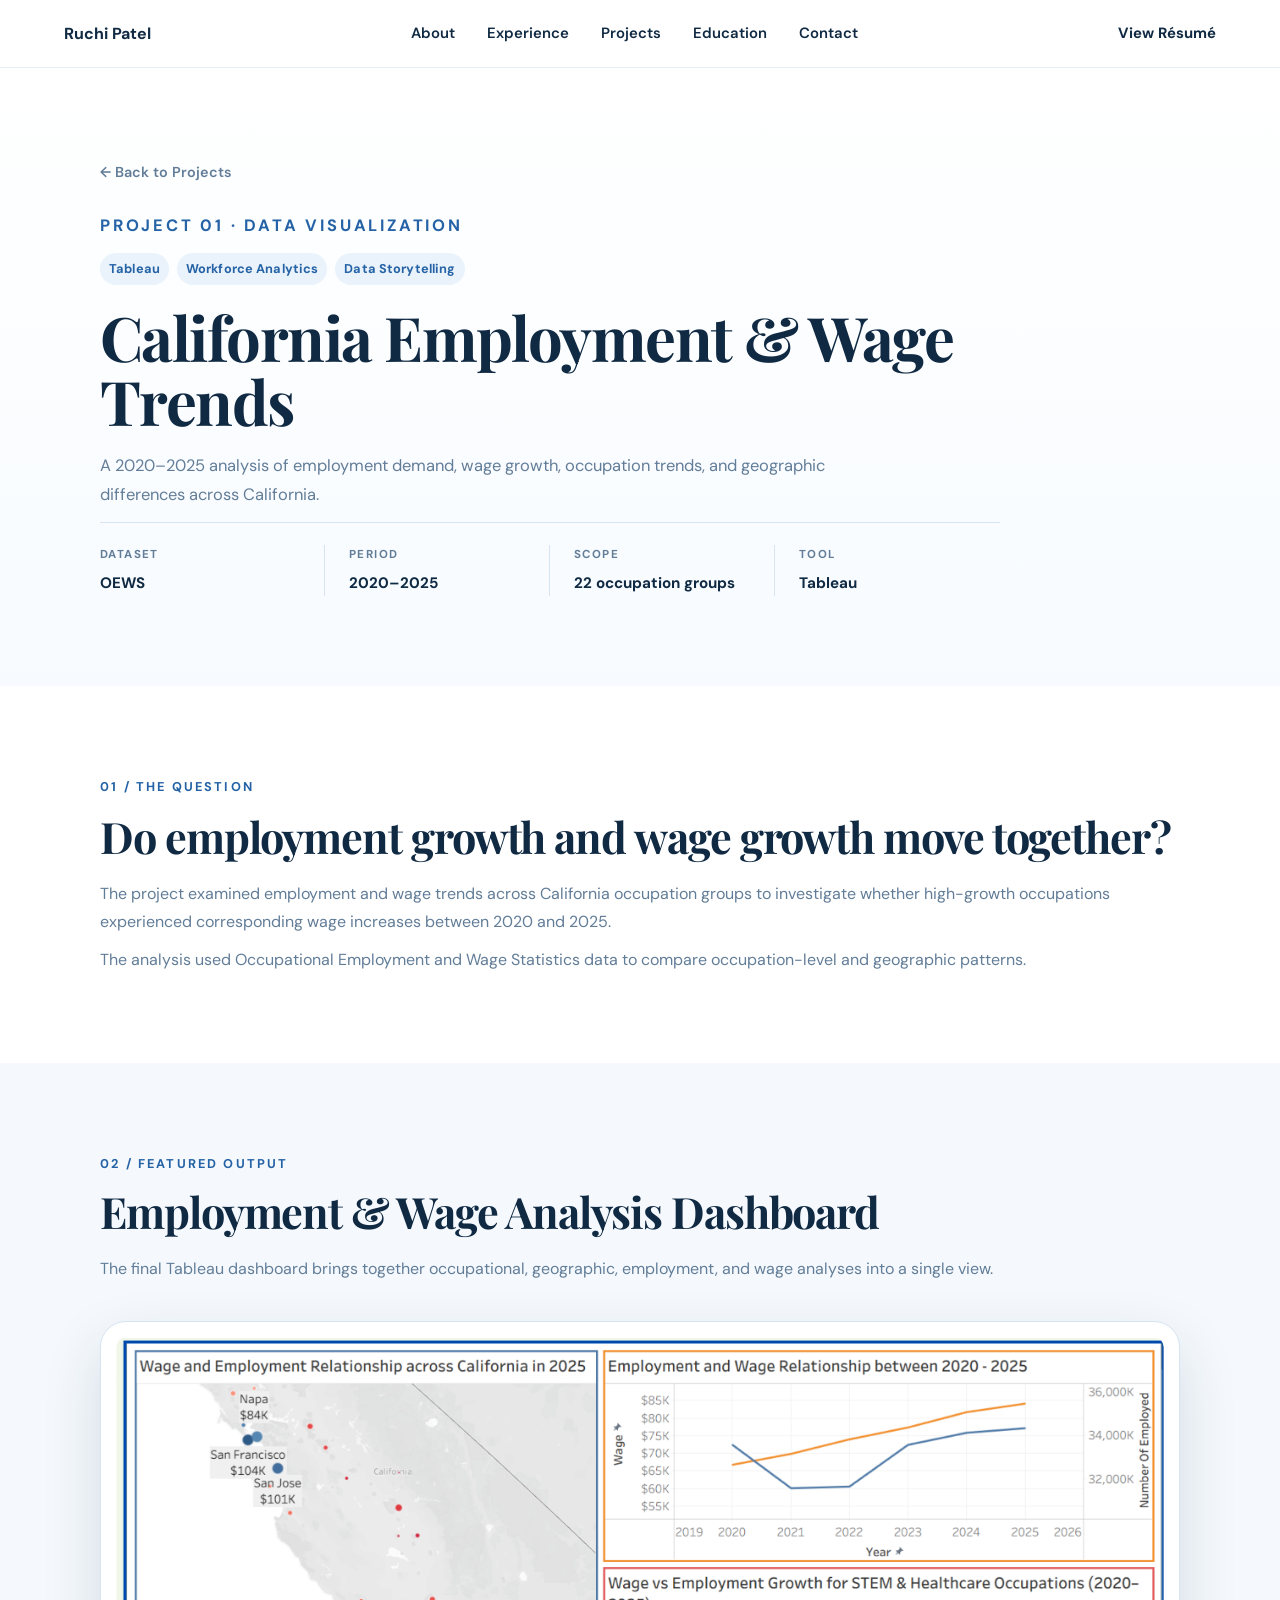
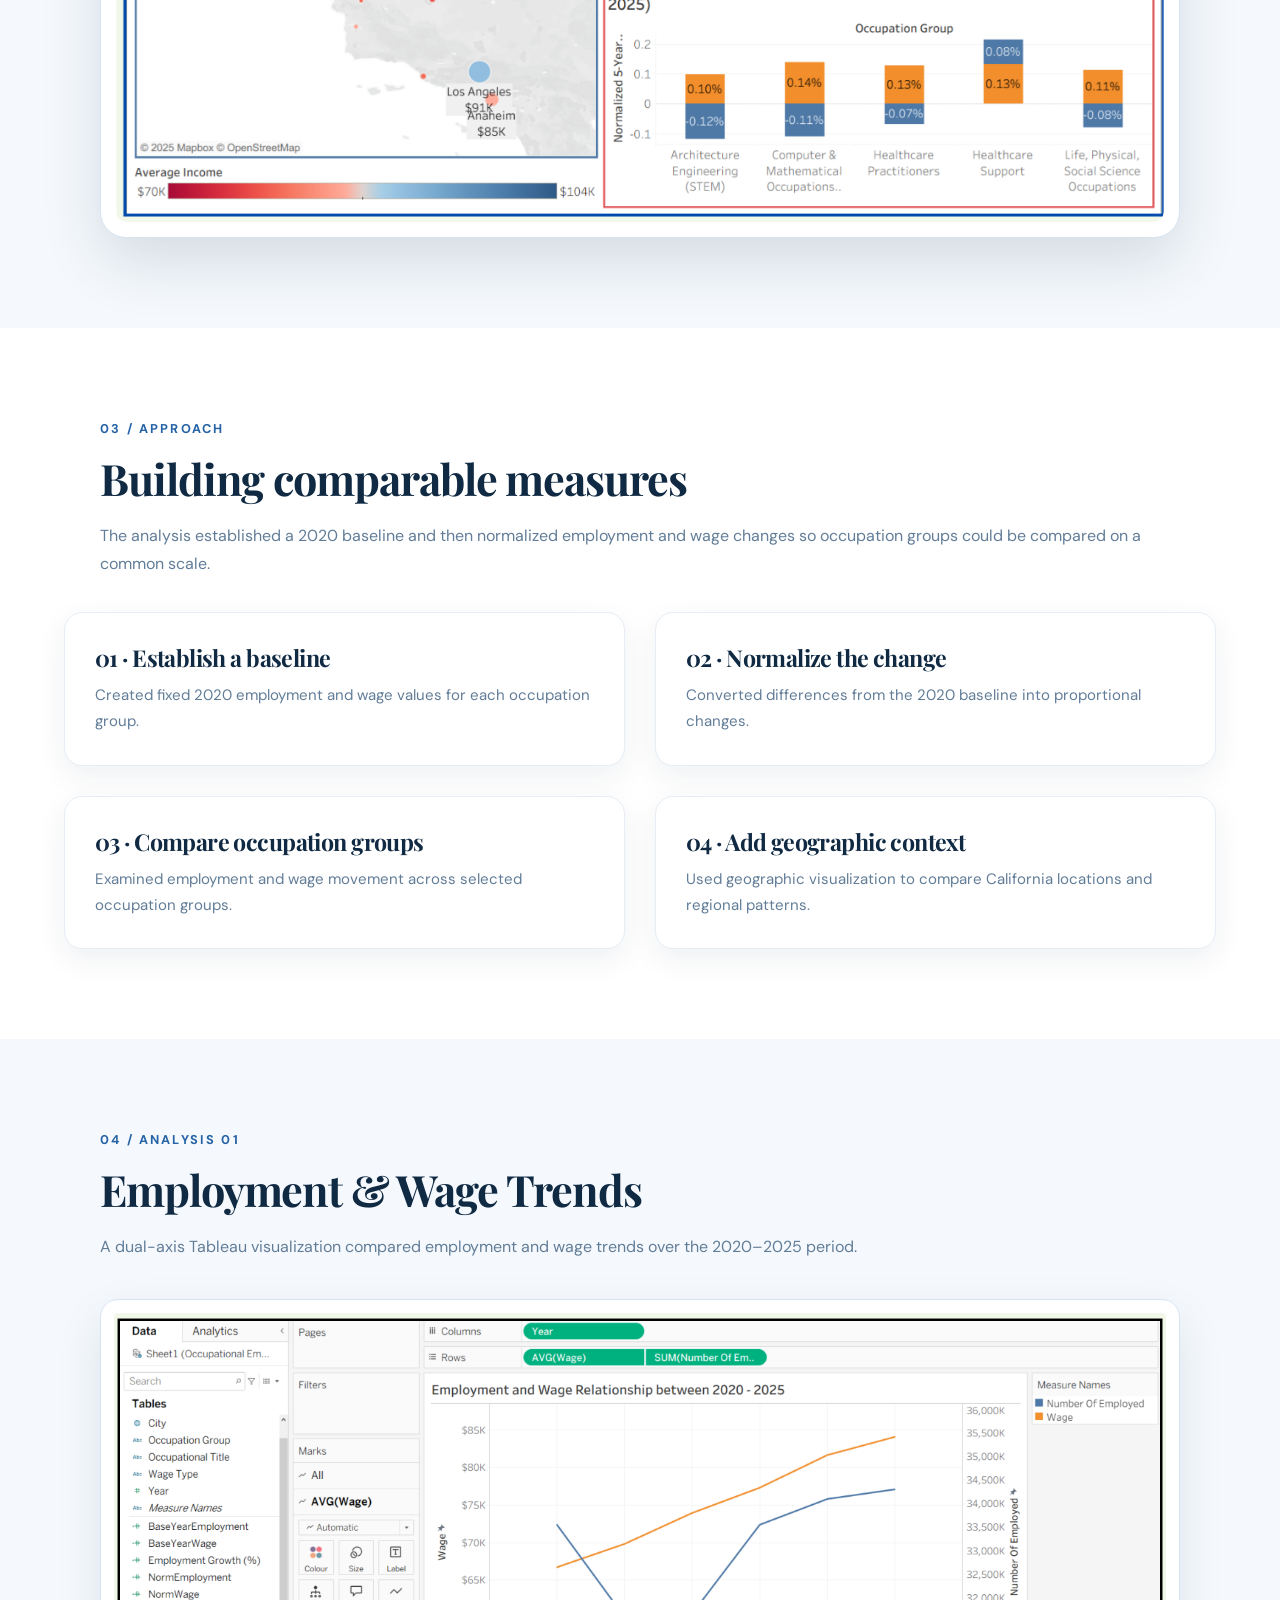
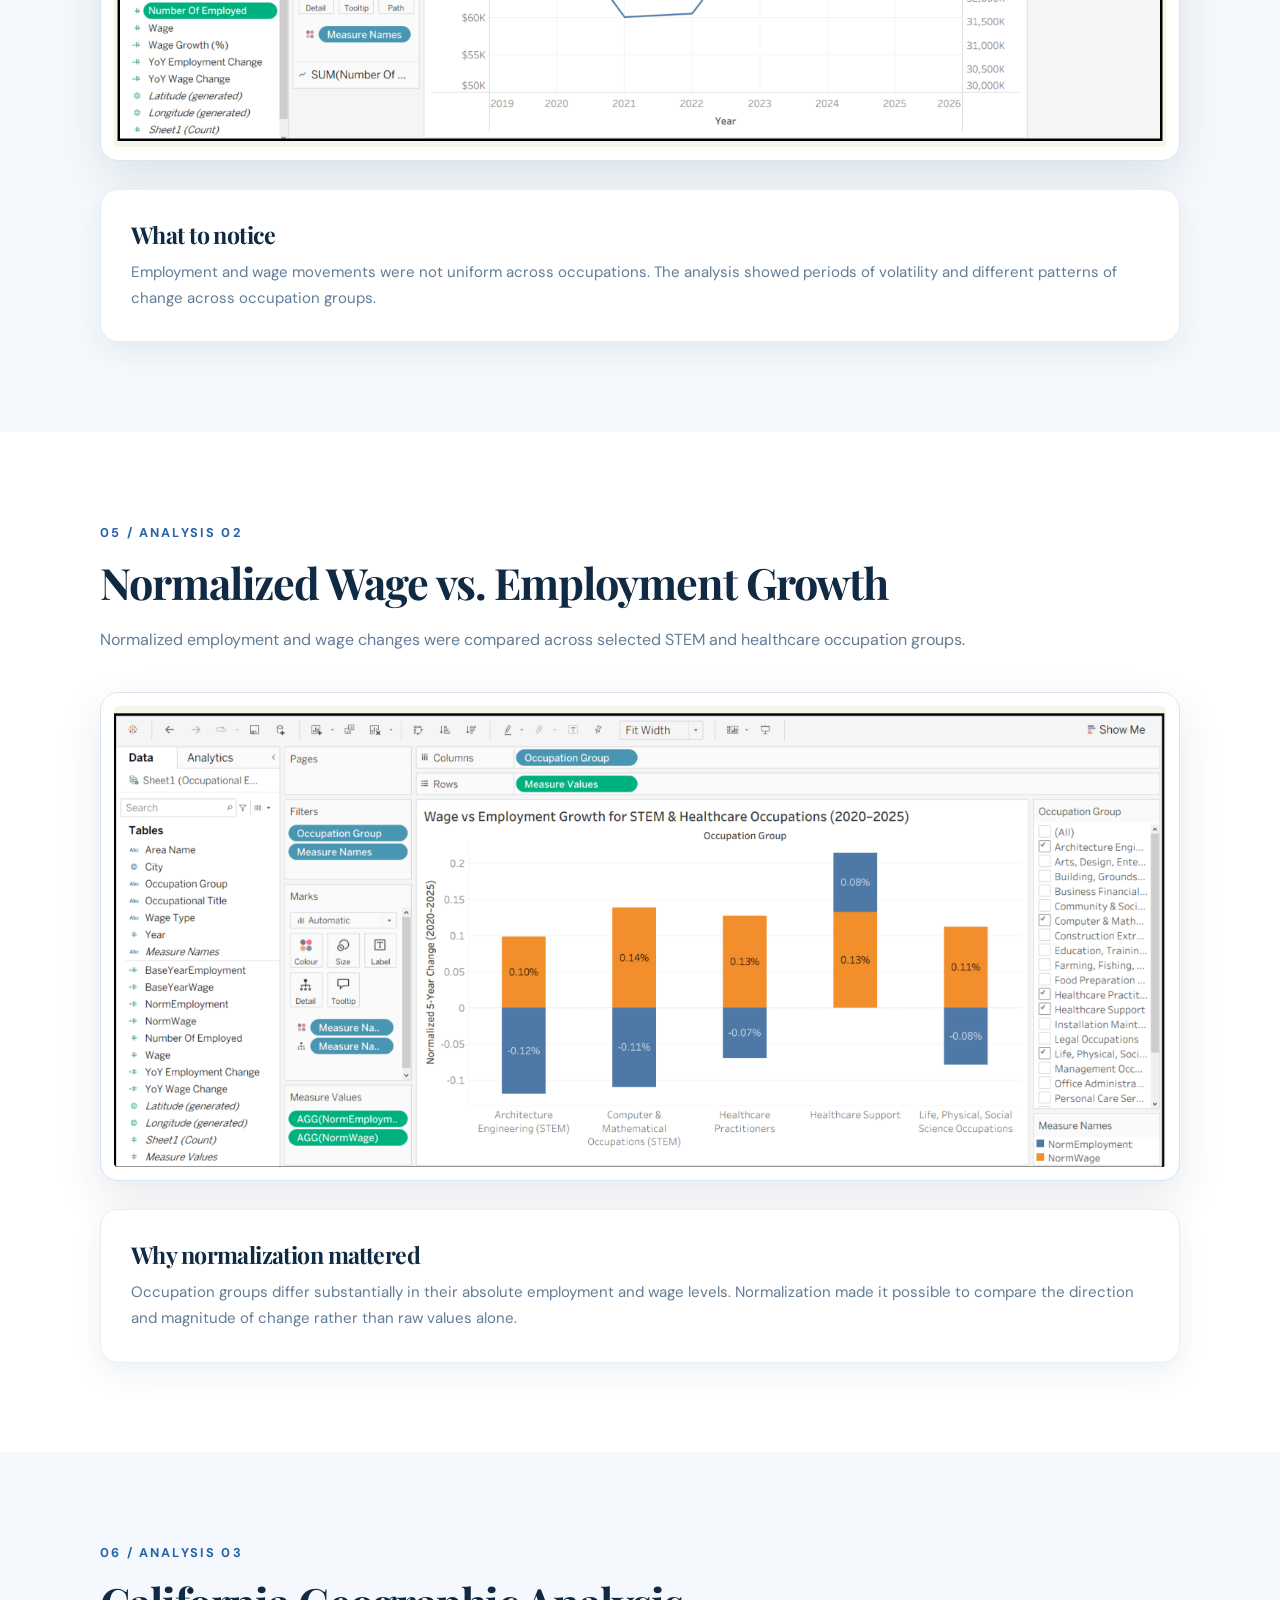
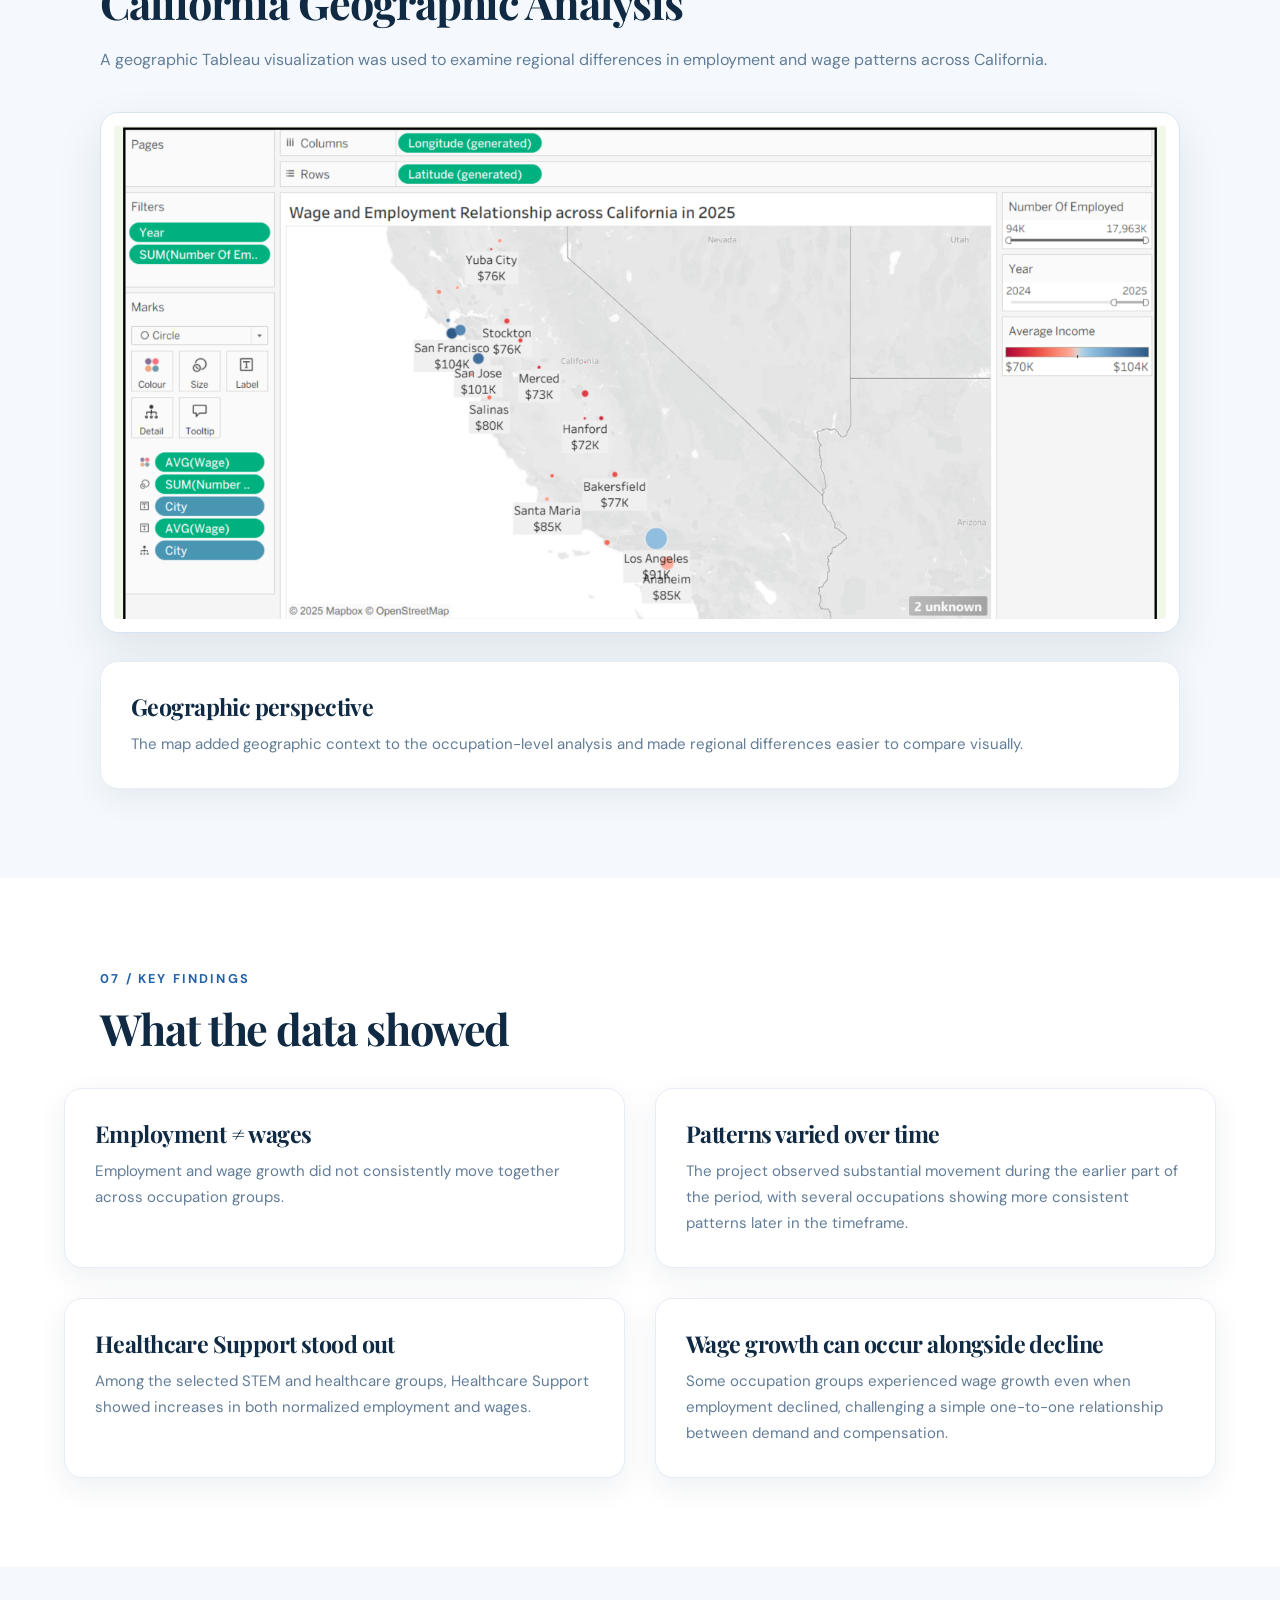
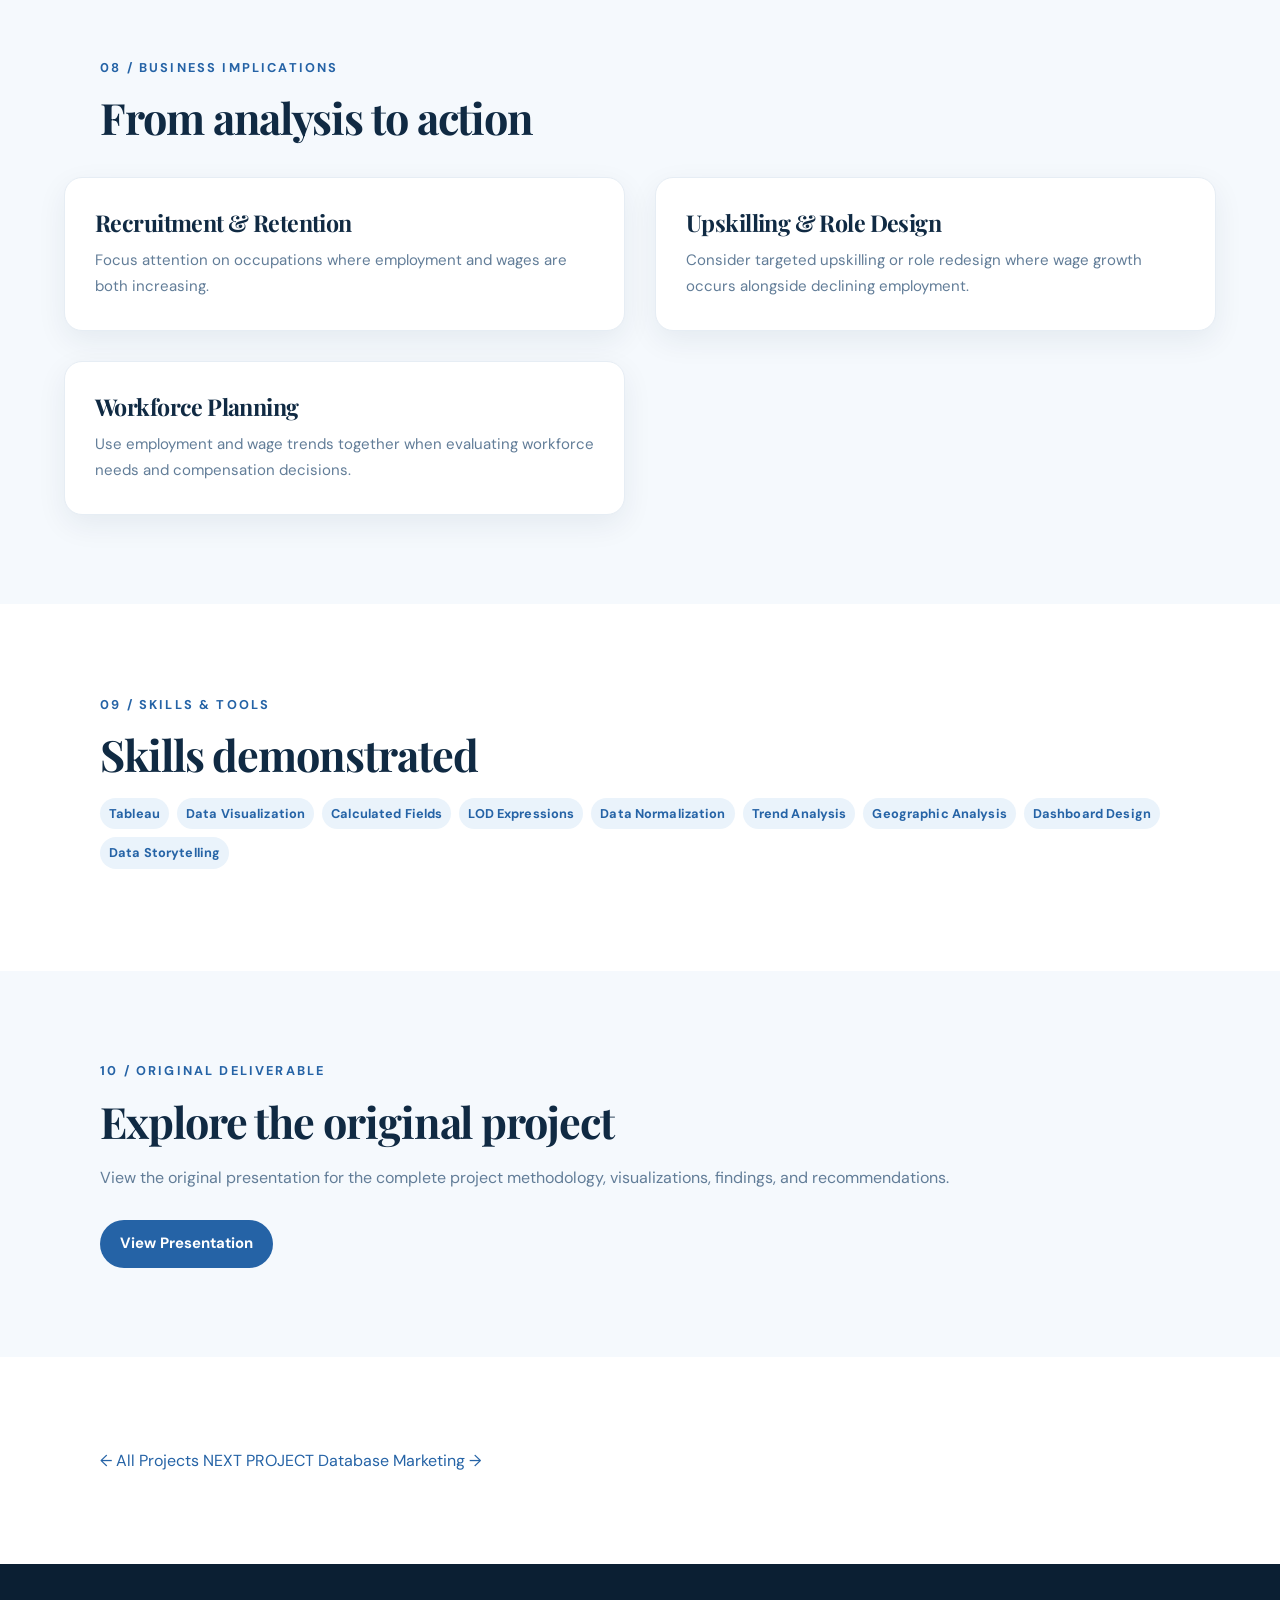
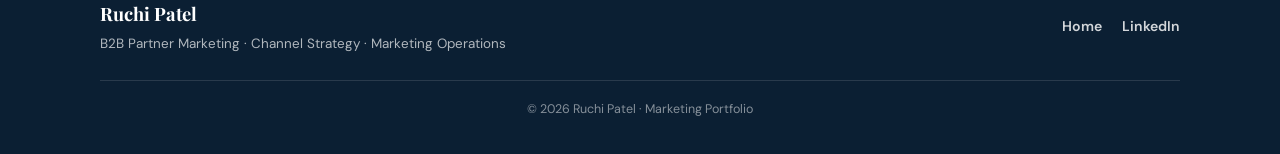
==== commit 229ba918: "standardize data visualization case study" ====
--- a/projects/data-visualization.html
+++ b/projects/data-visualization.html
@@ -2,62 +2,668 @@
 <html lang="en">
 
 <head>
+
     <meta charset="UTF-8">
-    <meta name="viewport" content="width=device-width, initial-scale=1.0">
+
+    <meta
+        name="viewport"
+        content="width=device-width, initial-scale=1.0"
+    >
 
     <meta
         name="description"
         content="Ruchi Patel — California Employment & Wage Trends Tableau case study."
     >
 
-    <title>California Employment & Wage Trends | Ruchi Patel</title>
+    <title>
+        California Employment & Wage Trends | Ruchi Patel
+    </title>
 
     <link rel="stylesheet" href="../style.css">
+
 </head>
 
 
 <body>
 
-    <!-- =========================
+
+    <!-- =====================================================
          NAVIGATION
-    ========================== -->
-
-    <nav>
+    ====================================================== -->
+
+    <nav class="site-nav">
+
+        <a
+            href="../index.html"
+            class="nav-logo"
+        >
+            Ruchi Patel
+        </a>
+
+
+        <div class="nav-links">
+
+            <a href="../index.html#about">
+                About
+            </a>
+
+            <a href="../index.html#experience">
+                Experience
+            </a>
+
+            <a href="../index.html#projects">
+                Projects
+            </a>
+
+            <a href="../index.html#education">
+                Education
+            </a>
+
+            <a href="../index.html#contact">
+                Contact
+            </a>
+
+        </div>
+
+
+        <a
+            href="../Ruchi%20Patel_Resume.pdf"
+            class="nav-resume"
+            target="_blank"
+            rel="noopener"
+        >
+            View Résumé
+        </a>
+
+    </nav>
+
+
+
+    <!-- =====================================================
+         HERO
+    ====================================================== -->
+
+    <header class="hero case-study-hero">
 
         <div>
-            <strong>Ruchi Patel</strong>
-        </div>
-
-        <div>
-            <a href="../index.html">Home</a>
-            <a href="../index.html#about">About</a>
-            <a href="../index.html#experience">Experience</a>
-            <a href="../index.html#projects">Projects</a>
-            <a href="../index.html#education">Education</a>
-            <a href="../index.html#contact">Contact</a>
-        </div>
-
-    </nav>
-
-
-    <!-- =========================
-         CASE STUDY HERO
-    ========================== -->
-
-   <header class="hero case-study-hero">
-
-    <div>
-
-        <a
-            href="../index.html#projects"
-            class="back-link"
+
+            <a
+                href="../index.html#projects"
+                class="back-link"
+            >
+                ← Back to Projects
+            </a>
+
+
+            <p class="eyebrow">
+                PROJECT 01 · DATA VISUALIZATION
+            </p>
+
+
+            <div class="project-tags">
+
+                <span class="project-tag">
+                    Tableau
+                </span>
+
+                <span class="project-tag">
+                    Workforce Analytics
+                </span>
+
+                <span class="project-tag">
+                    Data Storytelling
+                </span>
+
+            </div>
+
+
+            <h1>
+                California Employment
+                &amp; Wage Trends
+            </h1>
+
+
+            <p class="case-study-hero-lede">
+                A 2020–2025 analysis of employment demand,
+                wage growth, occupation trends, and geographic
+                differences across California.
+            </p>
+
+
+            <div class="case-study-meta">
+
+
+                <div>
+
+                    <span>
+                        Dataset
+                    </span>
+
+                    <strong>
+                        OEWS
+                    </strong>
+
+                </div>
+
+
+                <div>
+
+                    <span>
+                        Period
+                    </span>
+
+                    <strong>
+                        2020–2025
+                    </strong>
+
+                </div>
+
+
+                <div>
+
+                    <span>
+                        Scope
+                    </span>
+
+                    <strong>
+                        22 occupation groups
+                    </strong>
+
+                </div>
+
+
+                <div>
+
+                    <span>
+                        Tool
+                    </span>
+
+                    <strong>
+                        Tableau
+                    </strong>
+
+                </div>
+
+
+            </div>
+
+        </div>
+
+    </header>
+
+
+
+    <!-- =====================================================
+         01 / THE QUESTION
+    ====================================================== -->
+
+    <section>
+
+        <p class="eyebrow">
+            01 / THE QUESTION
+        </p>
+
+
+        <h2>
+            Do employment growth
+            and wage growth move together?
+        </h2>
+
+
+        <p>
+            The project examined employment and wage trends
+            across California occupation groups to investigate
+            whether high-growth occupations experienced
+            corresponding wage increases between 2020 and 2025.
+        </p>
+
+
+        <p>
+            The analysis used Occupational Employment and Wage
+            Statistics data to compare occupation-level and
+            geographic patterns.
+        </p>
+
+    </section>
+
+
+
+    <!-- =====================================================
+         02 / FEATURED OUTPUT
+    ====================================================== -->
+
+    <section class="dashboard-showcase">
+
+        <p class="eyebrow">
+            02 / FEATURED OUTPUT
+        </p>
+
+
+        <h2>
+            Employment &amp; Wage
+            Analysis Dashboard
+        </h2>
+
+
+        <p>
+            The final Tableau dashboard brings together
+            occupational, geographic, employment, and wage
+            analyses into a single view.
+        </p>
+
+
+        <img
+            src="../images/data-visualization/tableau-dashboard.png"
+            alt="Final Tableau dashboard combining California employment and wage analysis"
+            class="case-study-image dashboard-image"
         >
-            ← Back to Projects
-        </a>
-
-        <p class="eyebrow">
-            PROJECT 01 · DATA VISUALIZATION
-        </p>
+
+    </section>
+
+
+
+    <!-- =====================================================
+         03 / APPROACH
+    ====================================================== -->
+
+    <section>
+
+        <p class="eyebrow">
+            03 / APPROACH
+        </p>
+
+
+        <h2>
+            Building comparable measures
+        </h2>
+
+
+        <p>
+            The analysis established a 2020 baseline and then
+            normalized employment and wage changes so occupation
+            groups could be compared on a common scale.
+        </p>
+
+
+        <div class="project-grid">
+
+
+            <article class="project-card">
+
+                <h3>
+                    01 · Establish a baseline
+                </h3>
+
+                <p>
+                    Created fixed 2020 employment and wage
+                    values for each occupation group.
+                </p>
+
+            </article>
+
+
+            <article class="project-card">
+
+                <h3>
+                    02 · Normalize the change
+                </h3>
+
+                <p>
+                    Converted differences from the 2020
+                    baseline into proportional changes.
+                </p>
+
+            </article>
+
+
+            <article class="project-card">
+
+                <h3>
+                    03 · Compare occupation groups
+                </h3>
+
+                <p>
+                    Examined employment and wage movement
+                    across selected occupation groups.
+                </p>
+
+            </article>
+
+
+            <article class="project-card">
+
+                <h3>
+                    04 · Add geographic context
+                </h3>
+
+                <p>
+                    Used geographic visualization to compare
+                    California locations and regional patterns.
+                </p>
+
+            </article>
+
+        </div>
+
+    </section>
+
+
+
+    <!-- =====================================================
+         04 / ANALYSIS 01
+    ====================================================== -->
+
+    <section>
+
+        <p class="eyebrow">
+            04 / ANALYSIS 01
+        </p>
+
+
+        <h2>
+            Employment &amp; Wage Trends
+        </h2>
+
+
+        <p>
+            A dual-axis Tableau visualization compared
+            employment and wage trends over the 2020–2025
+            period.
+        </p>
+
+
+        <img
+            src="../images/data-visualization/employment-wage-trend.png"
+            alt="Tableau visualization comparing California employment and wage trends from 2020 to 2025"
+            class="case-study-image"
+        >
+
+
+        <div class="project-card">
+
+            <h3>
+                What to notice
+            </h3>
+
+            <p>
+                Employment and wage movements were not uniform
+                across occupations. The analysis showed periods
+                of volatility and different patterns of change
+                across occupation groups.
+            </p>
+
+        </div>
+
+    </section>
+
+
+
+    <!-- =====================================================
+         05 / ANALYSIS 02
+    ====================================================== -->
+
+    <section>
+
+        <p class="eyebrow">
+            05 / ANALYSIS 02
+        </p>
+
+
+        <h2>
+            Normalized Wage vs.
+            Employment Growth
+        </h2>
+
+
+        <p>
+            Normalized employment and wage changes were compared
+            across selected STEM and healthcare occupation groups.
+        </p>
+
+
+        <img
+            src="../images/data-visualization/normalized-growth.png"
+            alt="Tableau visualization comparing normalized wage and employment growth across occupation groups"
+            class="case-study-image"
+        >
+
+
+        <div class="project-card">
+
+            <h3>
+                Why normalization mattered
+            </h3>
+
+            <p>
+                Occupation groups differ substantially in their
+                absolute employment and wage levels. Normalization
+                made it possible to compare the direction and
+                magnitude of change rather than raw values alone.
+            </p>
+
+        </div>
+
+    </section>
+
+
+
+    <!-- =====================================================
+         06 / ANALYSIS 03
+    ====================================================== -->
+
+    <section>
+
+        <p class="eyebrow">
+            06 / ANALYSIS 03
+        </p>
+
+
+        <h2>
+            California Geographic Analysis
+        </h2>
+
+
+        <p>
+            A geographic Tableau visualization was used to
+            examine regional differences in employment and
+            wage patterns across California.
+        </p>
+
+
+        <img
+            src="../images/data-visualization/california-map.png"
+            alt="Tableau geographic visualization of employment and wage patterns across California"
+            class="case-study-image"
+        >
+
+
+        <div class="project-card">
+
+            <h3>
+                Geographic perspective
+            </h3>
+
+            <p>
+                The map added geographic context to the
+                occupation-level analysis and made regional
+                differences easier to compare visually.
+            </p>
+
+        </div>
+
+    </section>
+
+
+
+    <!-- =====================================================
+         07 / KEY FINDINGS
+    ====================================================== -->
+
+    <section>
+
+        <p class="eyebrow">
+            07 / KEY FINDINGS
+        </p>
+
+
+        <h2>
+            What the data showed
+        </h2>
+
+
+        <div class="project-grid">
+
+
+            <article class="project-card">
+
+                <h3>
+                    Employment ≠ wages
+                </h3>
+
+                <p>
+                    Employment and wage growth did not
+                    consistently move together across
+                    occupation groups.
+                </p>
+
+            </article>
+
+
+            <article class="project-card">
+
+                <h3>
+                    Patterns varied over time
+                </h3>
+
+                <p>
+                    The project observed substantial movement
+                    during the earlier part of the period,
+                    with several occupations showing more
+                    consistent patterns later in the timeframe.
+                </p>
+
+            </article>
+
+
+            <article class="project-card">
+
+                <h3>
+                    Healthcare Support stood out
+                </h3>
+
+                <p>
+                    Among the selected STEM and healthcare groups,
+                    Healthcare Support showed increases in both
+                    normalized employment and wages.
+                </p>
+
+            </article>
+
+
+            <article class="project-card">
+
+                <h3>
+                    Wage growth can occur alongside decline
+                </h3>
+
+                <p>
+                    Some occupation groups experienced wage growth
+                    even when employment declined, challenging a
+                    simple one-to-one relationship between demand
+                    and compensation.
+                </p>
+
+            </article>
+
+        </div>
+
+    </section>
+
+
+
+    <!-- =====================================================
+         08 / BUSINESS IMPLICATIONS
+    ====================================================== -->
+
+    <section>
+
+        <p class="eyebrow">
+            08 / BUSINESS IMPLICATIONS
+        </p>
+
+
+        <h2>
+            From analysis to action
+        </h2>
+
+
+        <div class="project-grid">
+
+
+            <article class="project-card">
+
+                <h3>
+                    Recruitment &amp; Retention
+                </h3>
+
+                <p>
+                    Focus attention on occupations where
+                    employment and wages are both increasing.
+                </p>
+
+            </article>
+
+
+            <article class="project-card">
+
+                <h3>
+                    Upskilling &amp; Role Design
+                </h3>
+
+                <p>
+                    Consider targeted upskilling or role
+                    redesign where wage growth occurs alongside
+                    declining employment.
+                </p>
+
+            </article>
+
+
+            <article class="project-card">
+
+                <h3>
+                    Workforce Planning
+                </h3>
+
+                <p>
+                    Use employment and wage trends together
+                    when evaluating workforce needs and
+                    compensation decisions.
+                </p>
+
+            </article>
+
+        </div>
+
+    </section>
+
+
+
+    <!-- =====================================================
+         09 / SKILLS
+    ====================================================== -->
+
+    <section>
+
+        <p class="eyebrow">
+            09 / SKILLS &amp; TOOLS
+        </p>
+
+
+        <h2>
+            Skills demonstrated
+        </h2>
+
 
         <div class="project-tags">
 
@@ -66,649 +672,161 @@
             </span>
 
             <span class="project-tag">
-                Workforce Analytics
+                Data Visualization
             </span>
 
-        </div>
-
-        <h1>
-            California Employment
-            &amp; Wage Trends
-        </h1>
-
-        <p class="case-study-hero-lede">
-            A 2020–2025 analysis of employment demand,
-            wage growth, occupation trends, and geographic
-            differences across California.
-        </p>
-
-        <div class="case-study-meta">
+            <span class="project-tag">
+                Calculated Fields
+            </span>
+
+            <span class="project-tag">
+                LOD Expressions
+            </span>
+
+            <span class="project-tag">
+                Data Normalization
+            </span>
+
+            <span class="project-tag">
+                Trend Analysis
+            </span>
+
+            <span class="project-tag">
+                Geographic Analysis
+            </span>
+
+            <span class="project-tag">
+                Dashboard Design
+            </span>
+
+            <span class="project-tag">
+                Data Storytelling
+            </span>
+
+        </div>
+
+    </section>
+
+
+
+    <!-- =====================================================
+         10 / ORIGINAL DELIVERABLE
+    ====================================================== -->
+
+    <section>
+
+        <p class="eyebrow">
+            10 / ORIGINAL DELIVERABLE
+        </p>
+
+
+        <h2>
+            Explore the original project
+        </h2>
+
+
+        <p>
+            View the original presentation for the complete
+            project methodology, visualizations, findings,
+            and recommendations.
+        </p>
+
+
+        <div class="case-study-action">
+
+            <a
+                class="btn"
+                href="../documents/data-visualization/Gr6%20-%20Data%20Visualization%20Presentation.pdf"
+                target="_blank"
+                rel="noopener"
+            >
+                View Presentation
+            </a>
+
+        </div>
+
+    </section>
+
+
+
+    <!-- =====================================================
+         PROJECT NAVIGATION
+    ====================================================== -->
+
+    <section>
+
+        <div class="project-navigation">
+
+
+            <a
+                href="../index.html#projects"
+                class="project-navigation-all"
+            >
+                ← All Projects
+            </a>
+
+
+            <a
+                href="database-marketing.html"
+                class="project-navigation-next"
+            >
+
+                <span>
+                    NEXT PROJECT
+                </span>
+
+                Database Marketing
+                →
+
+            </a>
+
+        </div>
+
+    </section>
+
+
+
+    <!-- =====================================================
+         FOOTER
+    ====================================================== -->
+
+    <footer>
+
+        <div class="footer-inner">
 
             <div>
-                <span>Dataset</span>
-                <strong>OEWS</strong>
+
+                <strong>
+                    Ruchi Patel
+                </strong>
+
+                <p>
+                    B2B Partner Marketing · Channel Strategy · Marketing Operations
+                </p>
+
             </div>
 
-            <div>
-                <span>Period</span>
-                <strong>2020–2025</strong>
+
+            <div class="footer-links">
+
+                <a href="../index.html">
+                    Home
+                </a>
+
+                <a
+                    href="https://www.linkedin.com/in/patel2811"
+                    target="_blank"
+                    rel="noopener"
+                >
+                    LinkedIn
+                </a>
+
             </div>
 
-            <div>
-                <span>Scope</span>
-                <strong>22 occupation groups</strong>
-            </div>
-
-            <div>
-                <span>Tool</span>
-                <strong>Tableau</strong>
-            </div>
-
-        </div>
-
-    </div>
-
-</header>
-
-
-    <!-- =========================
-         PROJECT OVERVIEW
-    ========================== -->
-
-    <section>
-
-        <h2>
-            The Question
-        </h2>
-
-        <p>
-            Do high-growth occupations experience corresponding
-            wage increases between 2020 and 2025?
-        </p>
-
-        <p>
-            The project examined employment and wage trends across
-            California occupation groups and geographic markets,
-            using the Occupational Employment and Wage Statistics
-            dataset.
-        </p>
-
-    </section>
-
-
-    <!-- =========================
-         PROJECT SNAPSHOT
-    ========================== -->
-
-    <section id="project-snapshot">
-
-        <h2>
-            Project Snapshot
-        </h2>
-
-
-        <div class="skills-grid">
-
-
-            <div class="skill-card">
-
-                <h3>
-                    Dataset
-                </h3>
-
-                <p>
-                    Occupational Employment &amp; Wage Statistics
-                    (OEWS)
-                </p>
-
-            </div>
-
-
-            <div class="skill-card">
-
-                <h3>
-                    Time Period
-                </h3>
-
-                <p>
-                    2020–2025
-                </p>
-
-            </div>
-
-
-            <div class="skill-card">
-
-                <h3>
-                    Scope
-                </h3>
-
-                <p>
-                    22 occupation groups across California
-                </p>
-
-            </div>
-
-
-        </div>
-
-    </section>
-
-<!-- =========================
-     FEATURED DASHBOARD
-========================== -->
-
-<section class="dashboard-showcase">
-
-    <p class="eyebrow">
-        FINAL DASHBOARD
-    </p>
-
-    <h2>
-        Employment &amp; Wage Analysis Dashboard
-    </h2>
-
-    <p>
-        The final Tableau dashboard brings together occupational,
-        geographic, employment, and wage analyses into a single
-        interactive view.
-    </p>
-
-    <img
-        src="../images/data-visualization/tableau-dashboard.png"
-        alt="Final Tableau dashboard combining California employment and wage analysis"
-        class="case-study-image dashboard-image"
-    >
-
-</section>
-    <!-- =========================
-         APPROACH
-    ========================== -->
-
-    <section>
-
-        <h2>
-            Analytical Approach
-        </h2>
-
-        <p>
-            The analysis began by establishing 2020 as a
-            baseline year for employment and wages. Calculated
-            fields were then created in Tableau to measure
-            normalized changes relative to that baseline.
-        </p>
-
-        <div class="project-card">
-
-            <h3>
-                01 · Establish a Baseline
-            </h3>
-
-            <p>
-                Created fixed 2020 employment and wage values
-                for each occupation group.
-            </p>
-
-        </div>
-
-
-        <div class="project-card">
-
-            <h3>
-                02 · Normalize the Change
-            </h3>
-
-            <p>
-                Converted employment and wage differences into
-                proportional changes so occupation groups could
-                be compared on the same scale.
-            </p>
-
-        </div>
-
-
-        <div class="project-card">
-
-            <h3>
-                03 · Visualize the Relationship
-            </h3>
-
-            <p>
-                Built Tableau visualizations using trend lines,
-                normalized comparisons, highlighting, and
-                geographic mapping.
-            </p>
-
-        </div>
-
-    </section>
-
-
-    <!-- =========================
-         CALCULATED FIELDS
-    ========================== -->
-
-    <section id="calculated-fields">
-
-        <h2>
-            Building Comparable Measures
-        </h2>
-
-        <p>
-            Two calculated fields established the 2020 baseline
-            for each occupation group. Additional normalized
-            measures converted the five-year changes into
-            comparable percentages.
-        </p>
-
-
-        <div class="project-card">
-
-            <h3>
-                Base Year
-            </h3>
-
-            <p>
-                The Tableau calculations use a FIXED expression
-                by occupation group and return the average
-                employment or wage value for 2020.
-            </p>
-
-        </div>
-
-
-        <div class="project-card">
-
-            <h3>
-                Normalized Change
-            </h3>
-
-            <p>
-                The normalized measures compare the current value
-                against the 2020 base year and express the result
-                as a relative change.
-            </p>
-
-        </div>
-
-    </section>
-
-
-    <!-- =========================
-         VISUALIZATION 1
-    ========================== -->
-
-    <section>
-
-        <h2>
-            Visualization 01
-        </h2>
-
-        <p>
-            <strong>
-                Employment &amp; Wage Relationship, 2020–2025
-            </strong>
-        </p>
-
-        <p>
-            A dual-axis Tableau line chart was used to compare
-            employment and wage trends over time. Employment and
-            wage measures were placed on synchronized axes and
-            filtered to the 2020–2025 period.
-        </p>
- <img
-        src="../images/data-visualization/employment-wage-trend.png"
-        alt="Tableau visualization comparing California employment and wage trends from 2020 to 2025"
-        class="case-study-image"
-    >
-
-        <div class="project-card">
-
-            <h3>
-                What this visualization shows
-            </h3>
-
-            <p>
-                Employment and wage movements did not behave
-                uniformly throughout the period. The 2020–2022
-                period showed substantial volatility, while
-                several occupations displayed a more consistent
-                relationship after 2022.
-            </p>
-
-        </div>
-
-    </section>
-
-
-    <!-- =========================
-         VISUALIZATION 2
-    ========================== -->
-
-    <section>
-
-        <h2>
-            Visualization 02
-        </h2>
-
-        <p>
-            <strong>
-                Wage vs. Employment Growth Across Occupations
-            </strong>
-        </p>
-
-        <p>
-            Normalized employment and wage changes were compared
-            across selected STEM and healthcare occupation groups.
-            A zero reference line made it easier to distinguish
-            growth from decline.
-        </p>
-<img
-    src="../images/data-visualization/normalized-growth.png"
-    alt="Tableau visualization comparing normalized wage and employment growth across occupation groups"
-    class="case-study-image"
->
-
-        <div class="project-card">
-
-            <h3>
-                Why normalization mattered
-            </h3>
-
-            <p>
-                Occupation groups differ significantly in their
-                absolute employment and wage levels. Normalization
-                allowed the project to compare the direction and
-                magnitude of change rather than simply comparing
-                raw values.
-            </p>
-
-        </div>
-
-    </section>
-
-
-    <!-- =========================
-         VISUALIZATION 3
-    ========================== -->
-
-    <section>
-
-        <h2>
-            Visualization 03
-        </h2>
-
-        <p>
-            <strong>
-                California Geographic Analysis
-            </strong>
-        </p>
-
-        <p>
-            A geographic Tableau visualization mapped California
-            locations using wage and employment measures. Wage
-            was represented through color while employment
-            influenced the size of the geographic marks.
-        </p>
-<img
-    src="../images/data-visualization/california-map.png"
-    alt="Tableau geographic visualization of employment and wage patterns across California"
-    class="case-study-image"
->
-
-        <div class="project-card">
-
-            <h3>
-                Geographic insight
-            </h3>
-
-            <p>
-                The geographic view made regional differences in
-                employment and wage levels easier to identify and
-                compare.
-            </p>
-
-        </div>
-
-    </section>
-
-
-    <!-- =========================
-         KEY FINDINGS
-    ========================== -->
-
-    <section>
-
-        <h2>
-            Key Findings
-        </h2>
-
-
-        <div class="project-grid">
-
-
-            <div class="project-card">
-
-                <h3>
-                    Employment &amp; wages did not always move together
-                </h3>
-
-                <p>
-                    Many occupation groups did not demonstrate
-                    parallel growth in employment and wages during
-                    2020–2025.
-                </p>
-
-            </div>
-
-
-            <div class="project-card">
-
-                <h3>
-                    Post-2022 patterns were more consistent
-                </h3>
-
-                <p>
-                    Several occupations showed a more positive
-                    employment-and-wage relationship during
-                    2023–2025.
-                </p>
-
-            </div>
-
-
-            <div class="project-card">
-
-                <h3>
-                    Healthcare Support was notable
-                </h3>
-
-                <p>
-                    Within the selected STEM and healthcare groups,
-                    Healthcare Support showed both rising normalized
-                    employment and rising normalized wages.
-                </p>
-
-            </div>
-
-
-            <div class="project-card">
-
-                <h3>
-                    Some wage gains occurred despite employment declines
-                </h3>
-
-                <p>
-                    Several occupation groups showed wage growth
-                    even where employment declined, challenging the
-                    assumption that increasing demand automatically
-                    produces higher wages.
-                </p>
-
-            </div>
-
-
-        </div>
-
-    </section>
-
-
-    <!-- =========================
-         BUSINESS IMPLICATIONS
-    ========================== -->
-
-    <section>
-
-        <h2>
-            Business Implications
-        </h2>
-
-        <p>
-            The analysis suggested that workforce planning should
-            consider both employment and wage trends rather than
-            assuming that demand alone determines compensation.
-        </p>
-
-
-        <div class="project-grid">
-
-
-            <div class="project-card">
-
-                <h3>
-                    Recruitment &amp; Retention
-                </h3>
-
-                <p>
-                    Focus resources on occupations where both
-                    employment and wages are increasing.
-                </p>
-
-            </div>
-
-
-            <div class="project-card">
-
-                <h3>
-                    Upskilling
-                </h3>
-
-                <p>
-                    Consider targeted upskilling and role redesign
-                    where wages rise while employment declines.
-                </p>
-
-            </div>
-
-
-            <div class="project-card">
-
-                <h3>
-                    Workforce Planning
-                </h3>
-
-                <p>
-                    Use multiple labor-market indicators when
-                    making hiring and compensation decisions.
-                </p>
-
-            </div>
-
-        </div>
-
-    </section>
-
-
-    <!-- =========================
-         SKILLS
-    ========================== -->
-
-    <section>
-
-        <h2>
-            Skills Demonstrated
-        </h2>
-
-
-        <div class="project-tags">
-
-            <span class="project-tag">Tableau</span>
-
-            <span class="project-tag">Data Visualization</span>
-
-            <span class="project-tag">Calculated Fields</span>
-
-            <span class="project-tag">LOD Expressions</span>
-
-            <span class="project-tag">Data Normalization</span>
-
-            <span class="project-tag">Trend Analysis</span>
-
-            <span class="project-tag">Geographic Analysis</span>
-
-            <span class="project-tag">Dashboard Design</span>
-
-            <span class="project-tag">Data Storytelling</span>
-
-        </div>
-
-    </section>
-
-
-    <!-- =========================
-         ORIGINAL DELIVERABLE
-    ========================== -->
-
-   <section>
-
-    <h2>
-        Original Project
-    </h2>
-
-    <p>
-        View the original presentation for the complete analysis.
-    </p>
-
-    <div class="case-study-action">
-
-        <a
-            class="btn"
-            href="../documents/data-visualization/Gr6%20-%20Data%20Visualization%20Presentation.pdf"
-            target="_blank"
-            rel="noopener"
-        >
-            View Presentation
-        </a>
-
-    </div>
-
-</section>
-
-
-    <!-- =========================
-         BACK TO PROJECTS
-    ========================== -->
-
-   <section>
-
-    <div class="case-study-action">
-        <a
-            class="btn"
-            href="../index.html#projects"
-        >
-            ← Back to All Projects
-        </a>
-    </div>
-
-</section>
-
-    <!-- =========================
-         FOOTER
-    ========================== -->
-
-    <footer>
-
-        <p>
+        </div>
+
+
+        <p class="footer-copyright">
             © 2026 Ruchi Patel · Marketing Portfolio
         </p>
 
--- a/style.css
+++ b/style.css
@@ -2061,3 +2061,146 @@
     }
 
 }
+/* =========================================================
+   CASE STUDY HERO REFINEMENT
+   ========================================================= */
+
+.case-study-hero {
+    min-height: clamp(500px, 58vh, 620px);
+    padding:
+        clamp(60px, 7vw, 88px)
+        0;
+}
+
+.case-study-hero > div {
+    width: var(--content-width);
+    max-width: 1080px;
+    margin: 0 auto;
+}
+
+.back-link {
+    display: inline-block;
+    margin-bottom: 28px;
+
+    color: var(--text-soft);
+    font-size: 0.9rem;
+    font-weight: 600;
+}
+
+.back-link:hover {
+    color: var(--blue);
+}
+
+.case-study-hero .eyebrow {
+    margin-bottom: 12px;
+}
+
+.case-study-hero .project-tags {
+    margin-bottom: 18px;
+}
+
+.case-study-hero h1 {
+    max-width: 900px;
+
+    margin-bottom: 20px;
+
+    font-size:
+        clamp(3rem, 5vw, 4.7rem);
+
+    line-height: 1.04;
+}
+
+.case-study-hero-lede {
+    max-width: 760px;
+
+    margin-bottom: 34px;
+
+    font-size:
+        clamp(1rem, 0.35vw + 0.9rem, 1.12rem);
+
+    line-height: 1.75;
+}
+
+.case-study-meta {
+    width: 100%;
+
+    display: grid;
+
+    grid-template-columns:
+        repeat(4, minmax(0, 1fr));
+
+    gap: 0;
+
+    max-width: 900px;
+
+    padding-top: 22px;
+
+    border-top:
+        1px solid var(--blue-border);
+}
+
+.case-study-meta > div {
+    padding-right: 24px;
+
+    border-right:
+        1px solid var(--blue-border);
+}
+
+.case-study-meta > div:not(:first-child) {
+    padding-left: 24px;
+}
+
+.case-study-meta > div:last-child {
+    border-right: none;
+}
+
+.case-study-meta span {
+    display: block;
+
+    margin-bottom: 4px;
+
+    color: var(--text-soft);
+
+    font-size: 0.72rem;
+
+    font-weight: 700;
+
+    letter-spacing: 0.12em;
+
+    text-transform: uppercase;
+}
+
+.case-study-meta strong {
+    color: var(--navy);
+
+    font-size: 0.95rem;
+
+    font-weight: 700;
+}
+
+@media (max-width: 700px) {
+
+    .case-study-hero {
+        min-height: auto;
+    }
+
+    .case-study-meta {
+        grid-template-columns:
+            repeat(2, minmax(0, 1fr));
+
+        row-gap: 20px;
+    }
+
+    .case-study-meta > div:nth-child(2) {
+        border-right: none;
+    }
+
+    .case-study-meta > div:nth-child(3) {
+        padding-left: 0;
+    }
+
+    .case-study-meta > div:nth-child(4) {
+        border-right: none;
+    }
+
+}
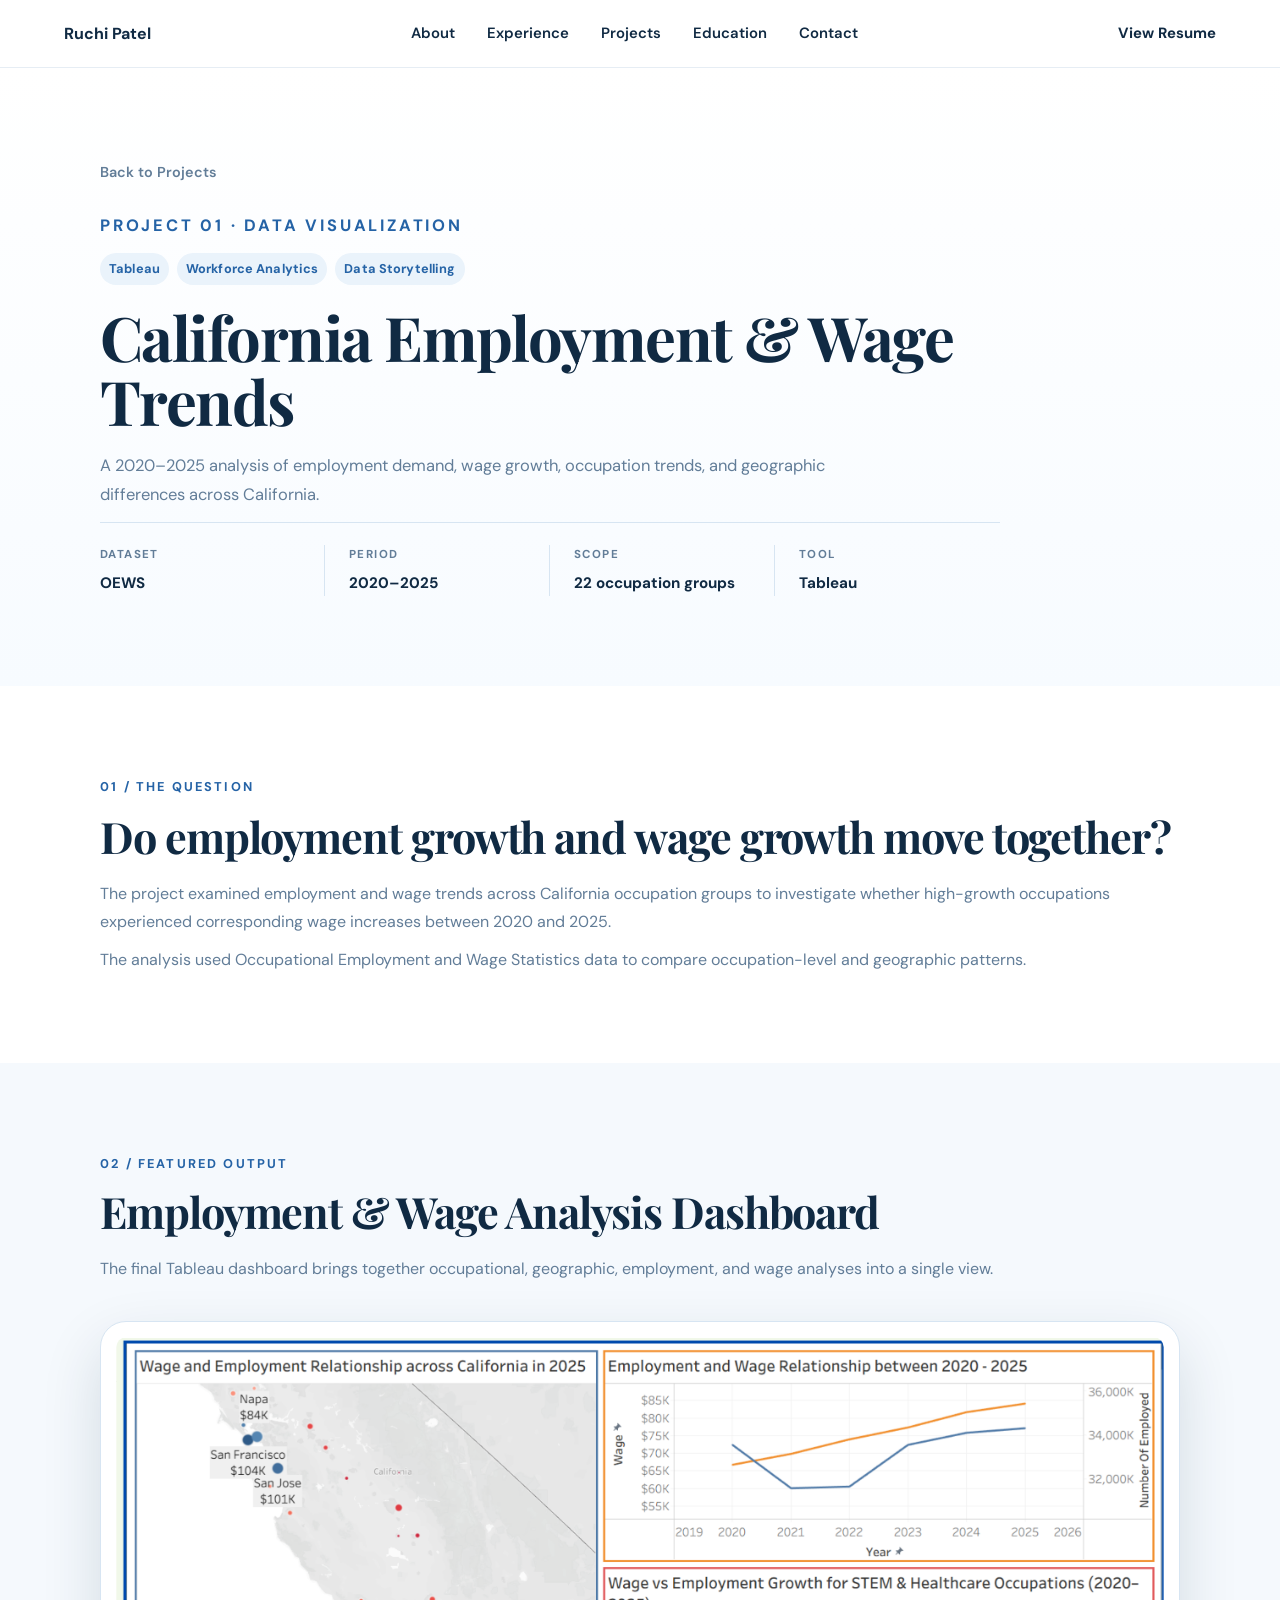
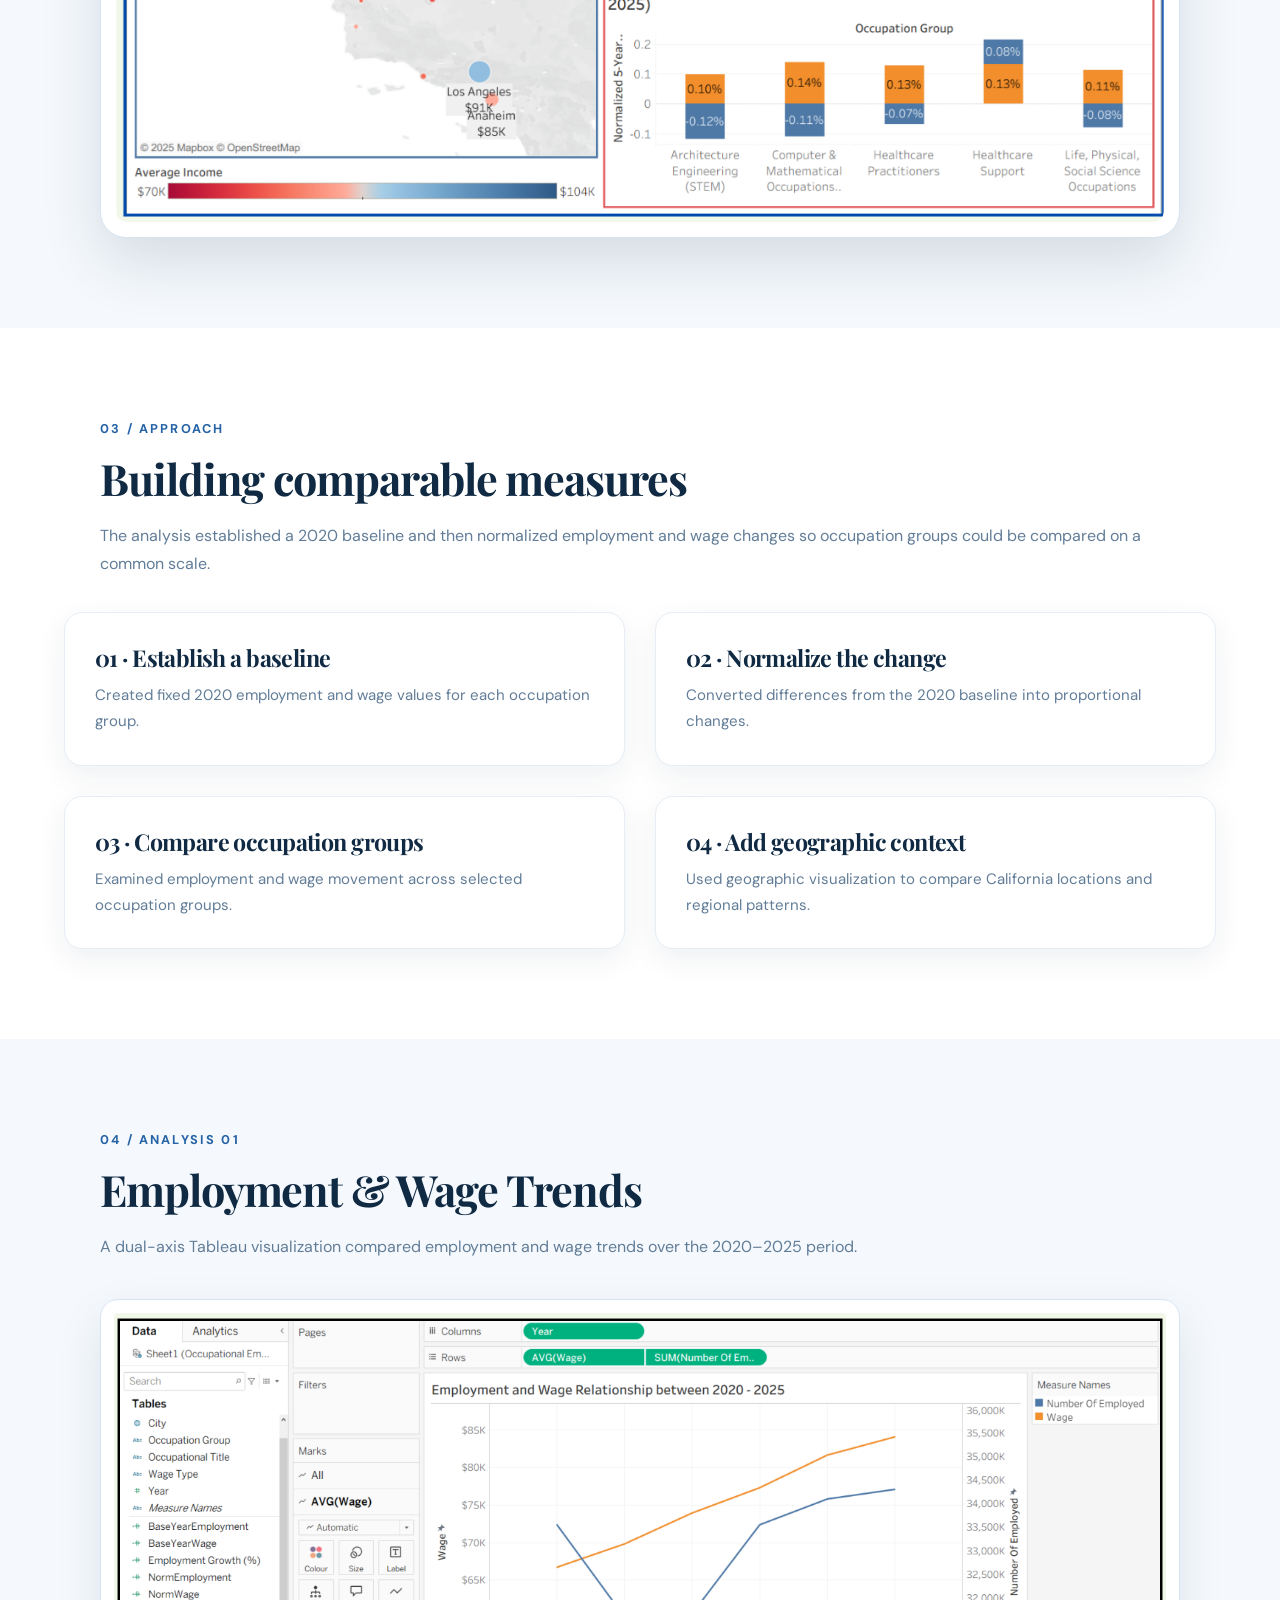
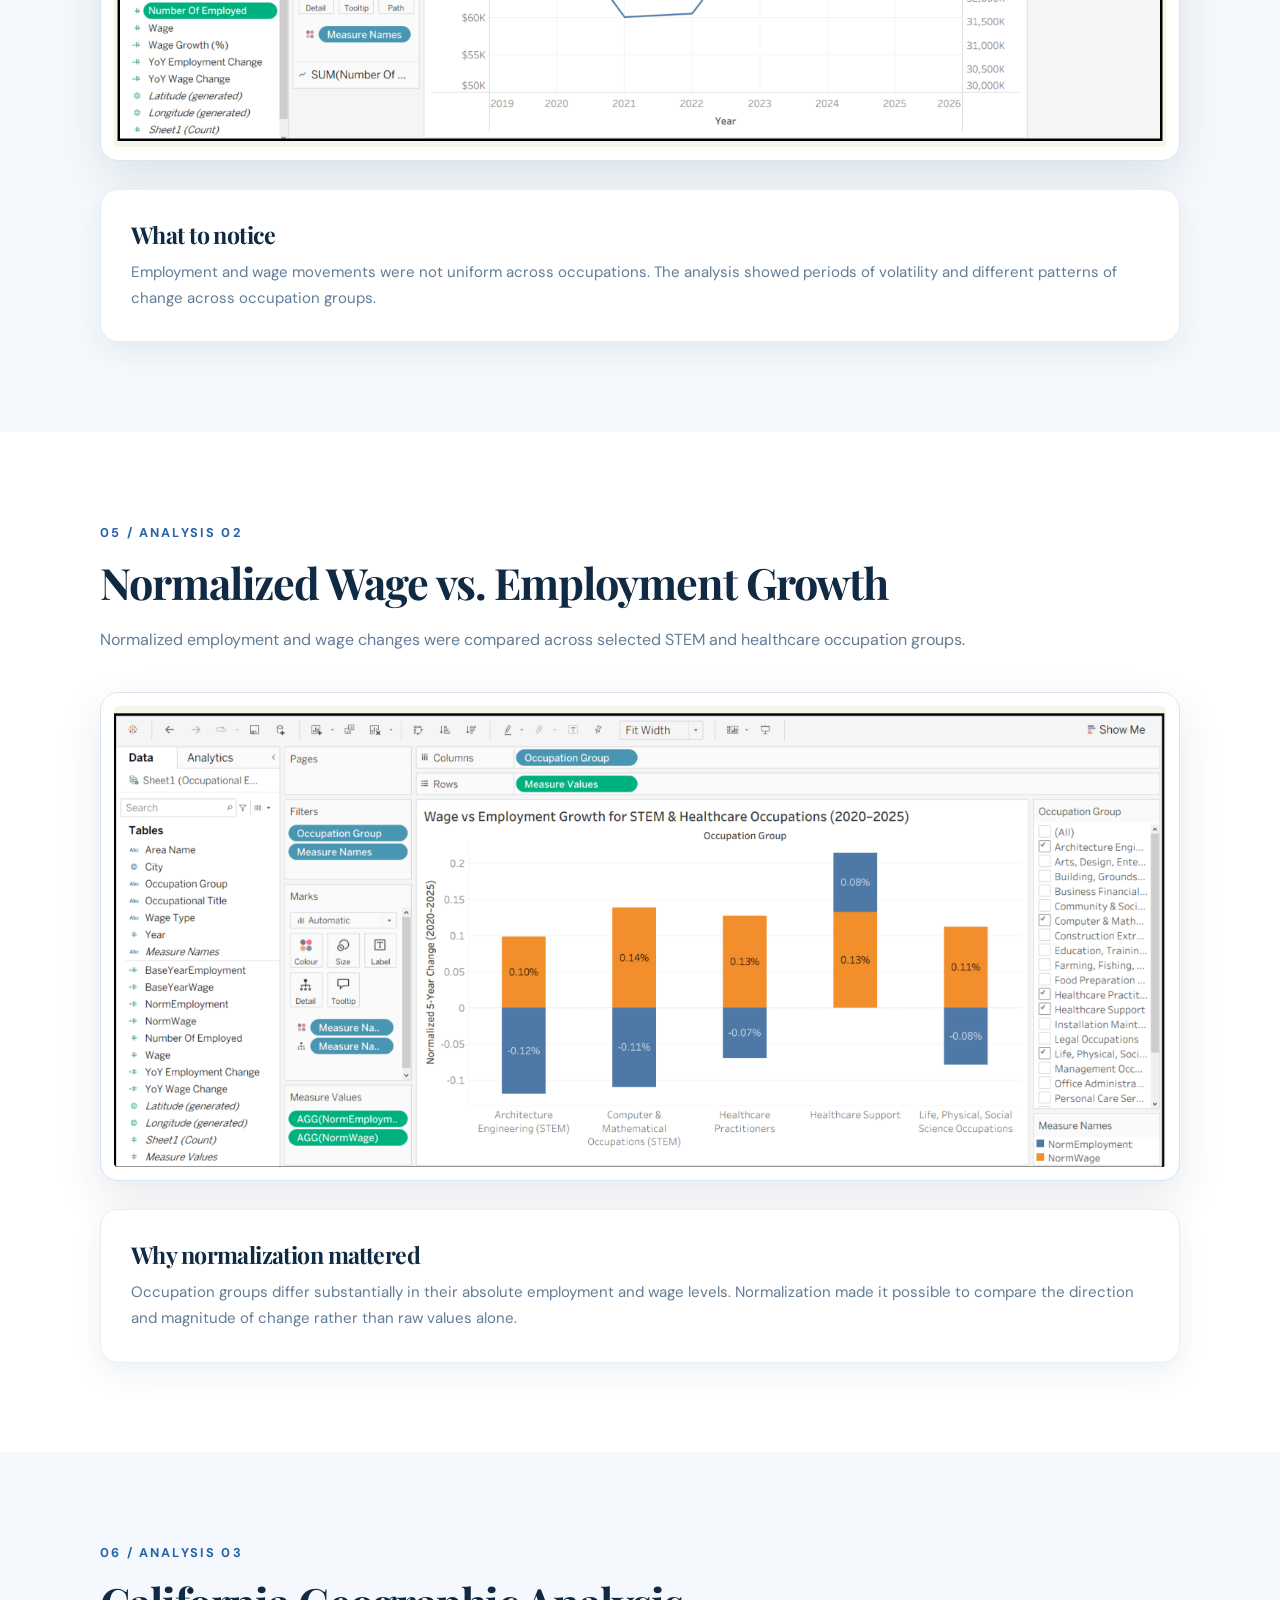
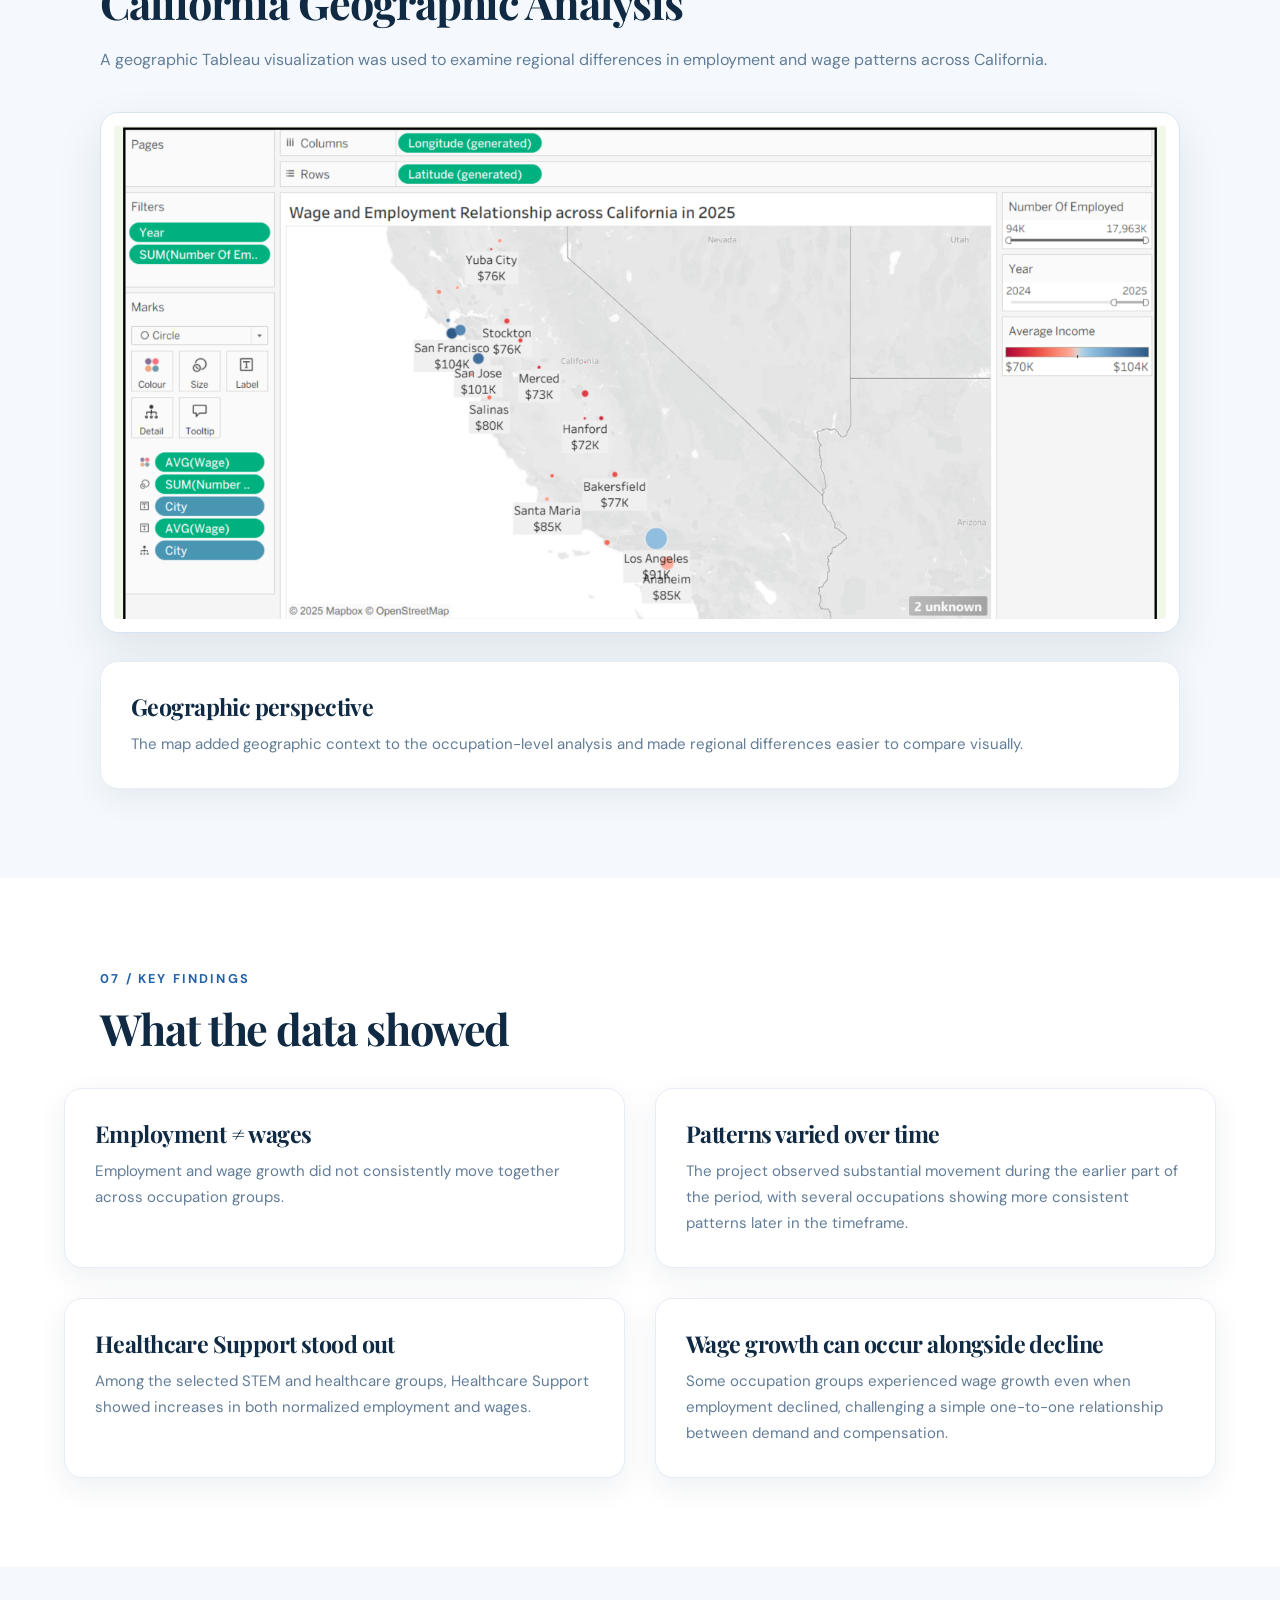
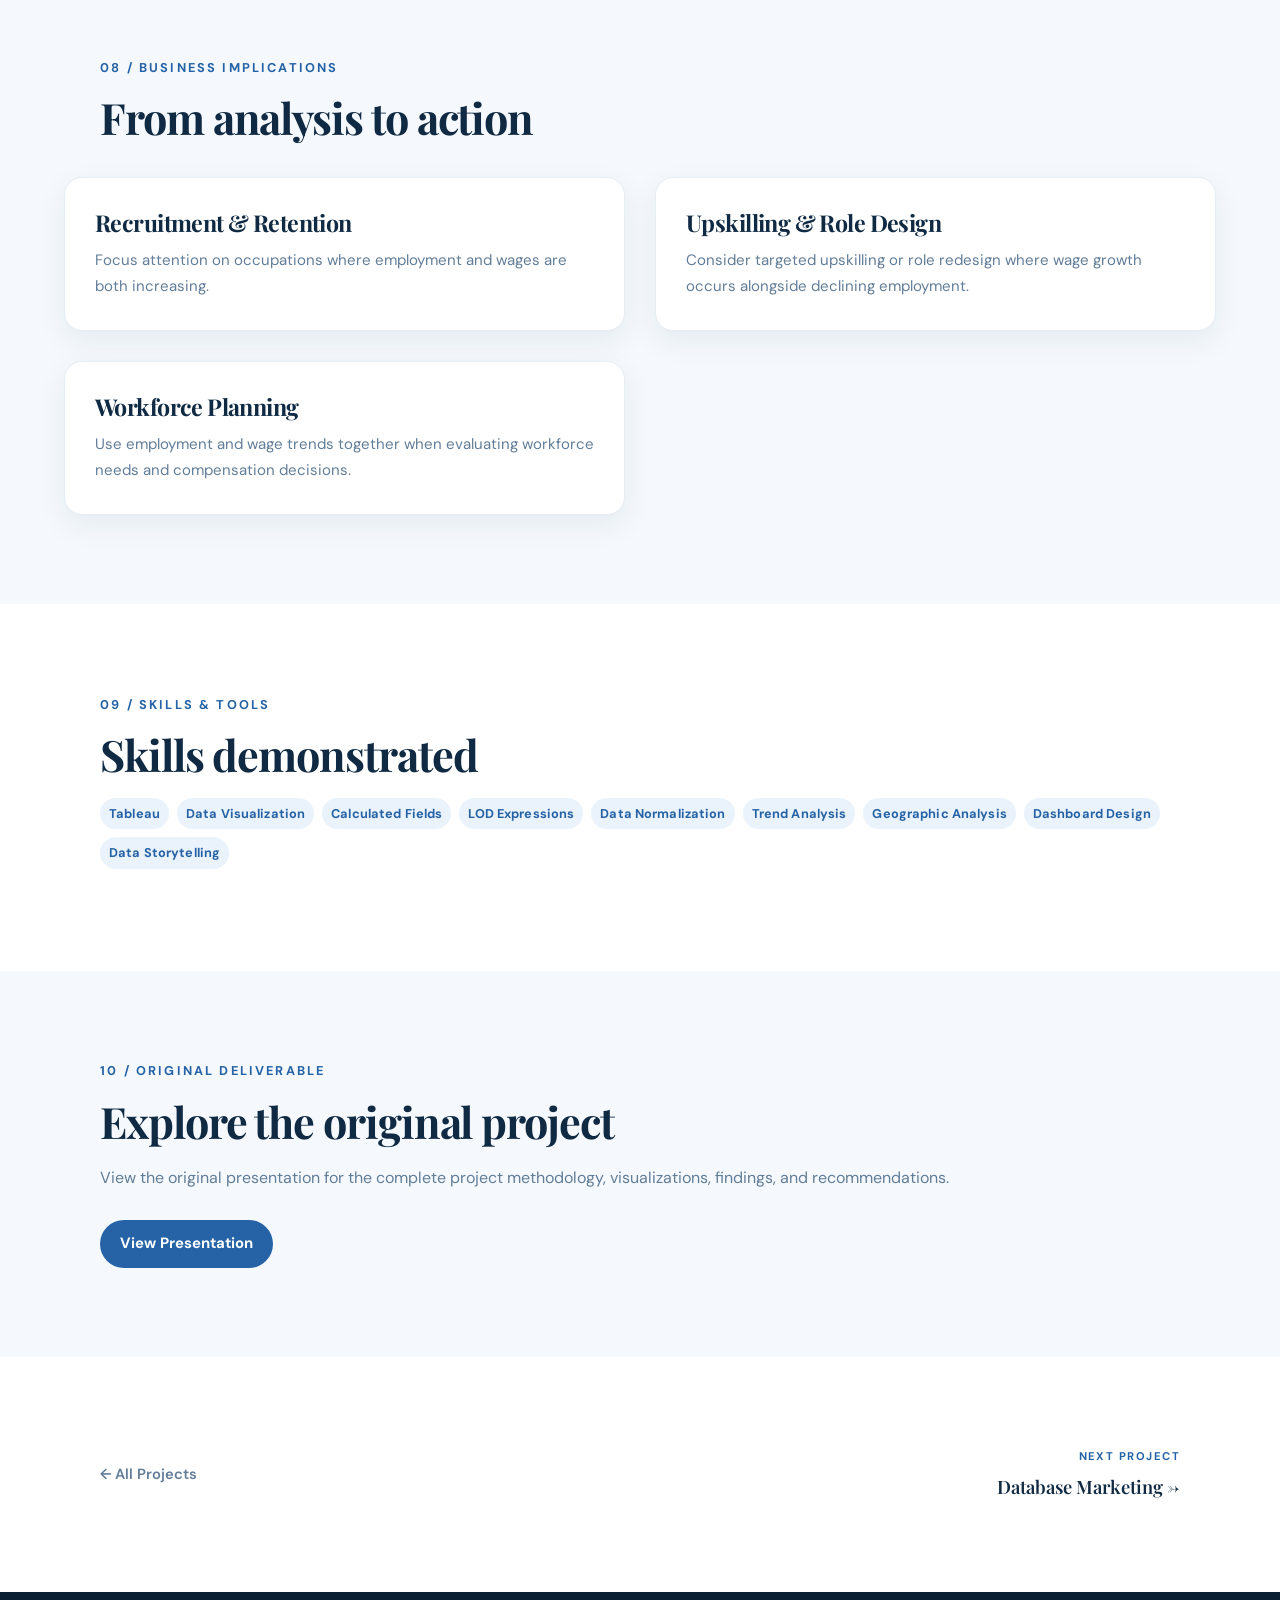
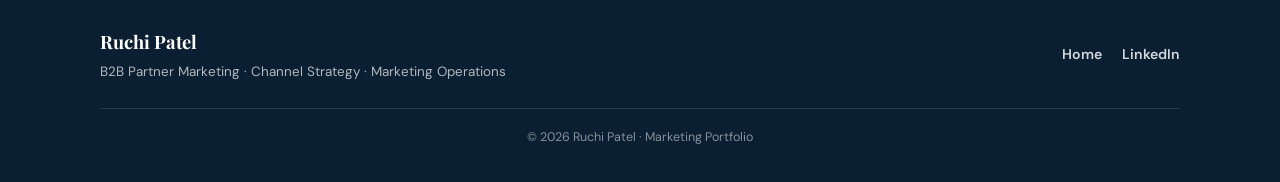
==== commit be8dfdbb: "Update data-visualization.html" ====
--- a/projects/data-visualization.html
+++ b/projects/data-visualization.html
@@ -72,7 +72,7 @@
             target="_blank"
             rel="noopener"
         >
-            View Résumé
+            View Resume
         </a>
 
     </nav>
@@ -91,7 +91,7 @@
                 href="../index.html#projects"
                 class="back-link"
             >
-                ← Back to Projects
+                Back to Projects
             </a>
 
 
--- a/style.css
+++ b/style.css
@@ -2204,3 +2204,89 @@
     }
 
 }
+/* =========================================================
+   CASE STUDY PROJECT NAVIGATION
+   ========================================================= */
+
+.project-navigation {
+    width: var(--content-width);
+    max-width: 1080px;
+
+    margin: 0 auto;
+
+    display: flex;
+    align-items: center;
+    justify-content: space-between;
+
+    gap: 30px;
+}
+
+.project-navigation-all {
+    color: var(--text-soft);
+
+    font-size: 0.92rem;
+    font-weight: 600;
+}
+
+.project-navigation-all:hover {
+    color: var(--blue);
+}
+
+.project-navigation-next {
+    display: flex;
+    flex-direction: column;
+    align-items: flex-end;
+
+    color: var(--navy);
+
+    font-family:
+        "Playfair Display",
+        Georgia,
+        serif;
+
+    font-size: 1.15rem;
+    font-weight: 600;
+
+    text-align: right;
+}
+
+.project-navigation-next span {
+    margin-bottom: 5px;
+
+    color: var(--blue);
+
+    font-family:
+        "DM Sans",
+        Arial,
+        sans-serif;
+
+    font-size: 0.7rem;
+    font-weight: 700;
+
+    letter-spacing: 0.13em;
+}
+
+.project-navigation-next:hover {
+    color: var(--blue);
+}
+
+
+/* Mobile */
+
+@media (max-width: 700px) {
+
+    .project-navigation {
+        flex-direction: column;
+
+        align-items: flex-start;
+
+        gap: 24px;
+    }
+
+    .project-navigation-next {
+        align-items: flex-start;
+
+        text-align: left;
+    }
+
+}
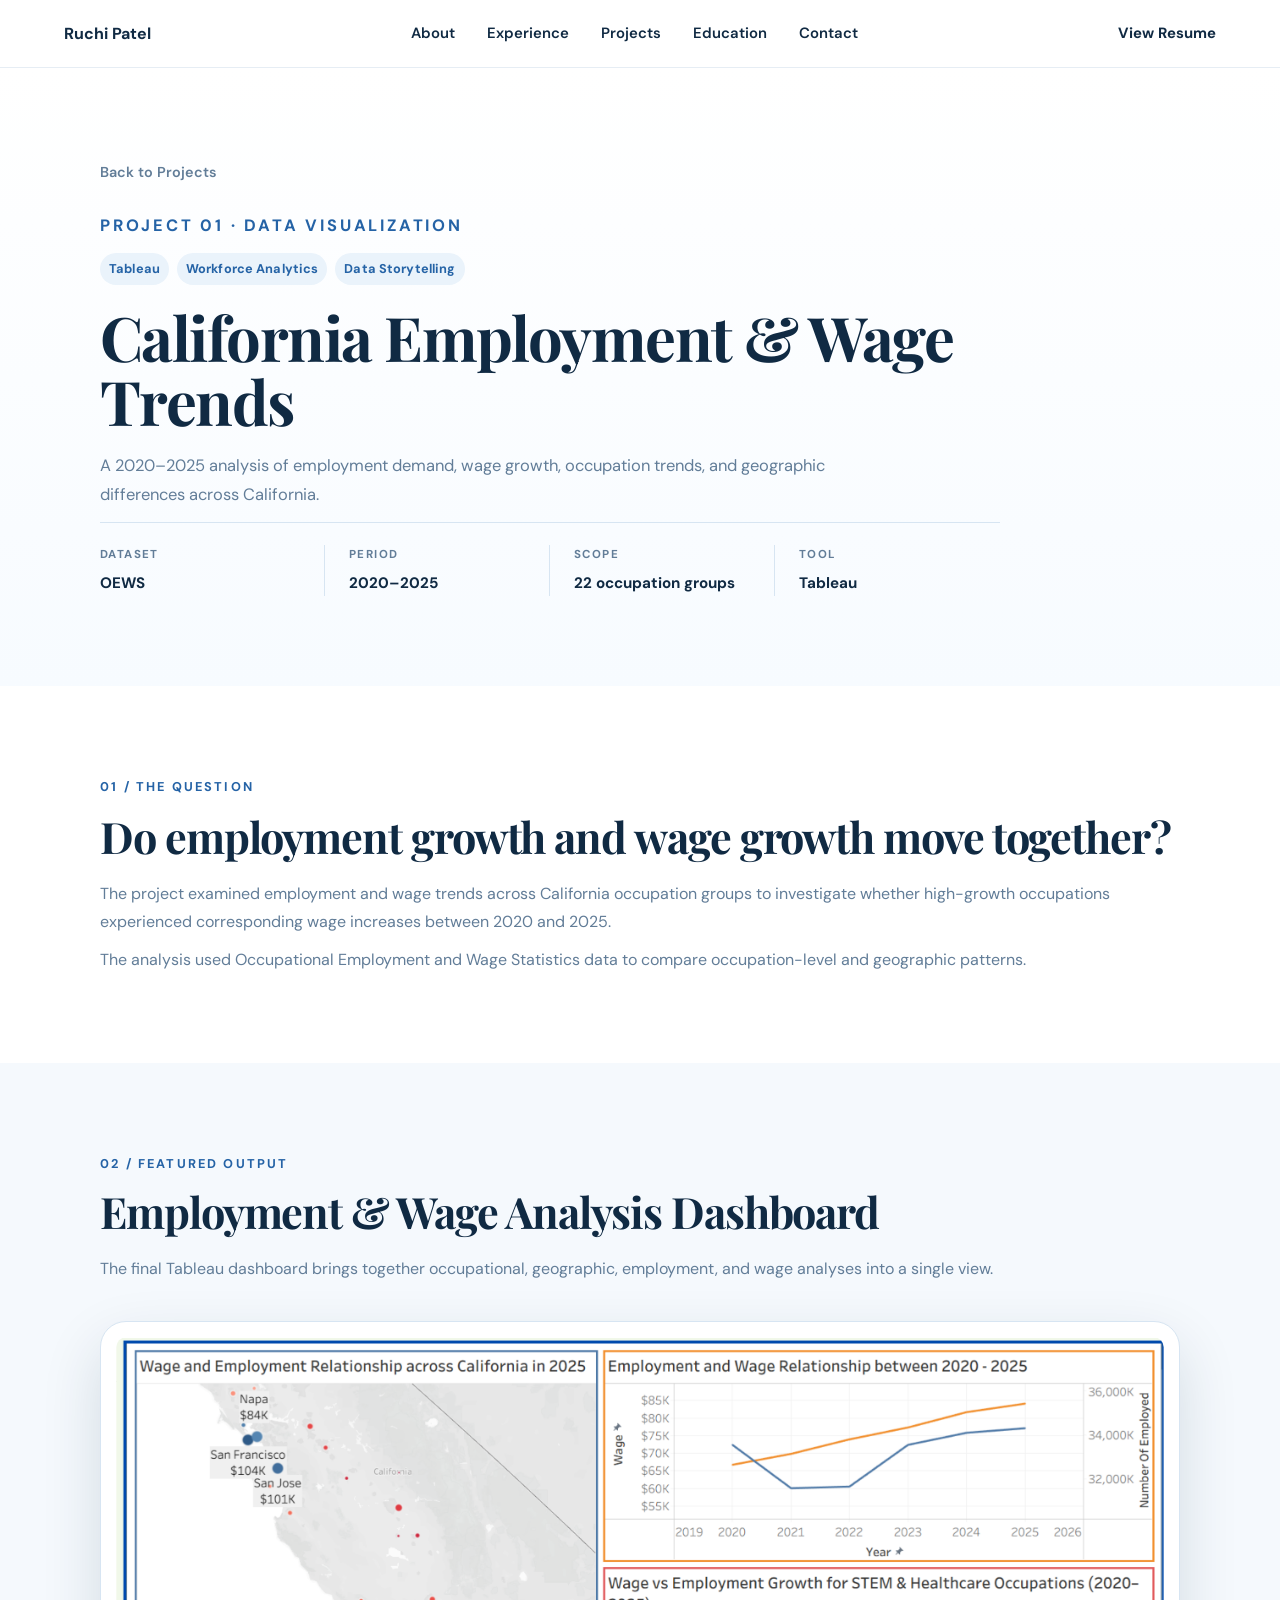
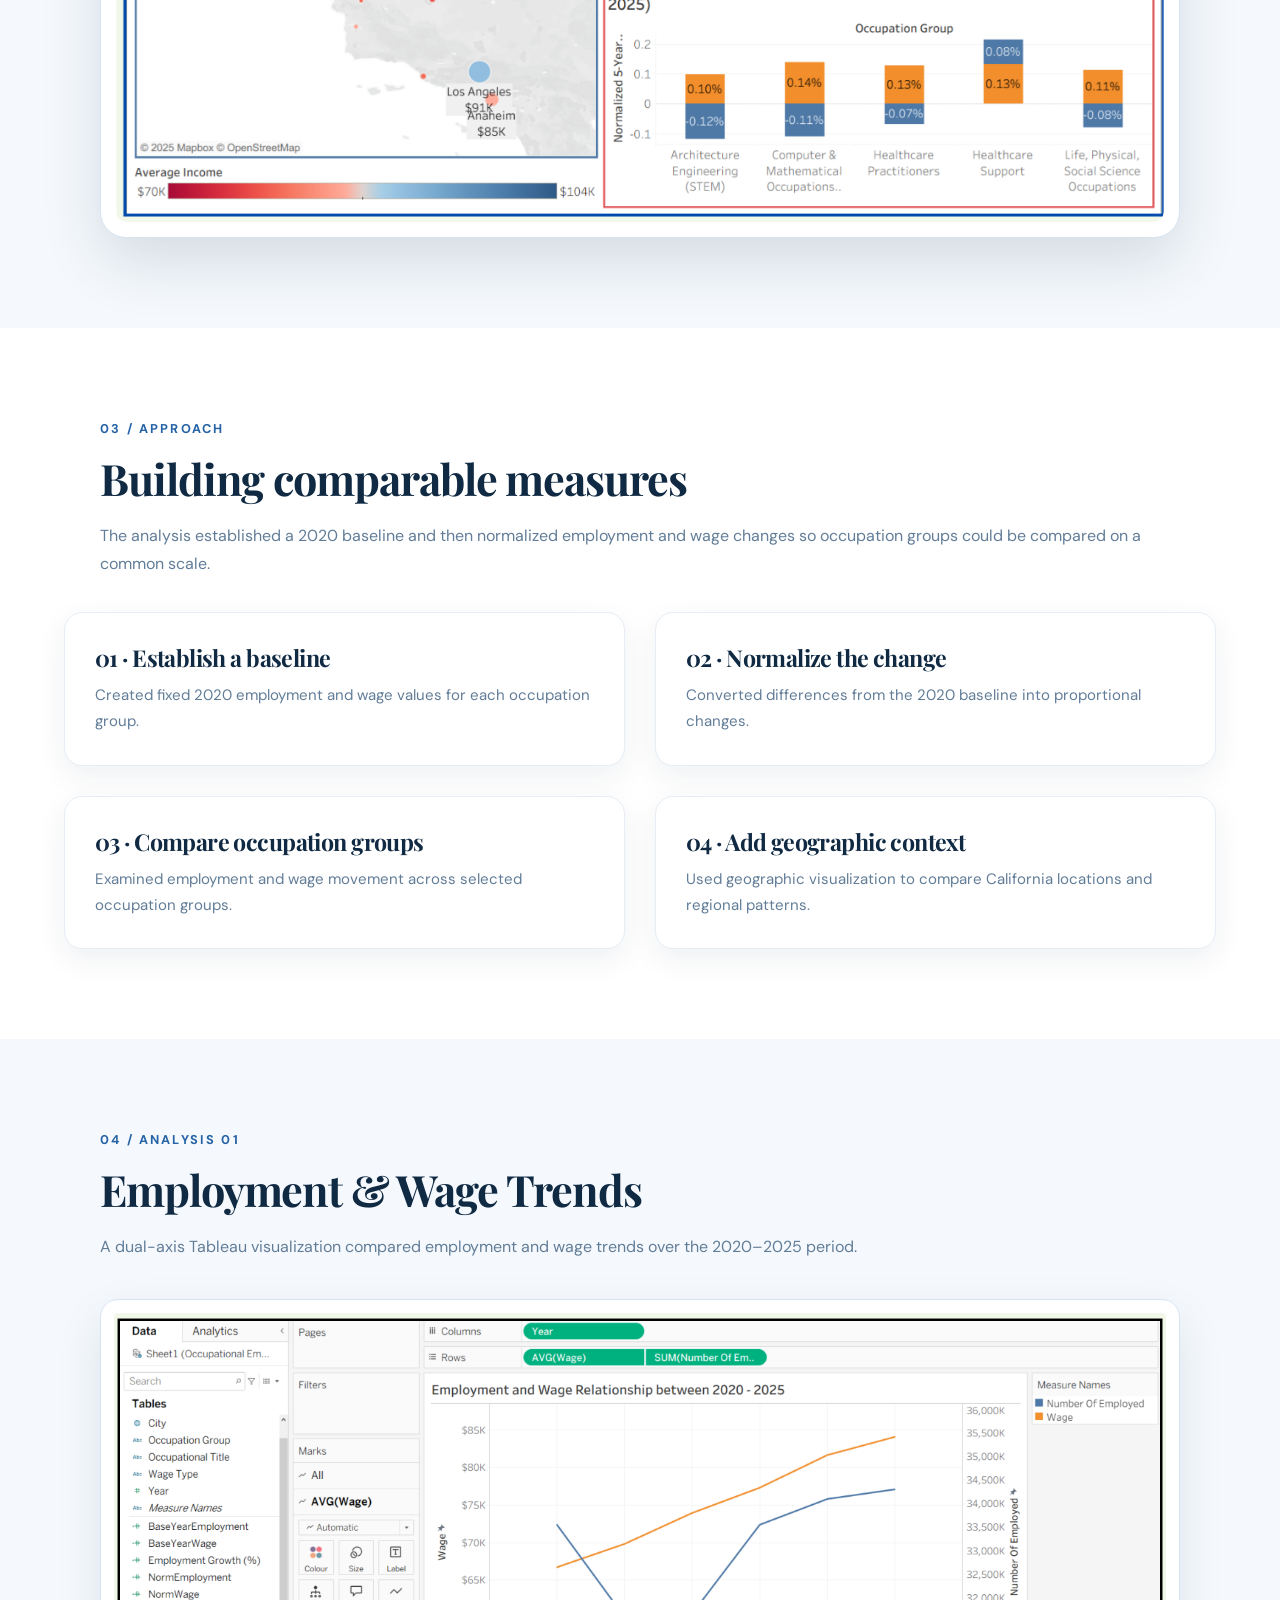
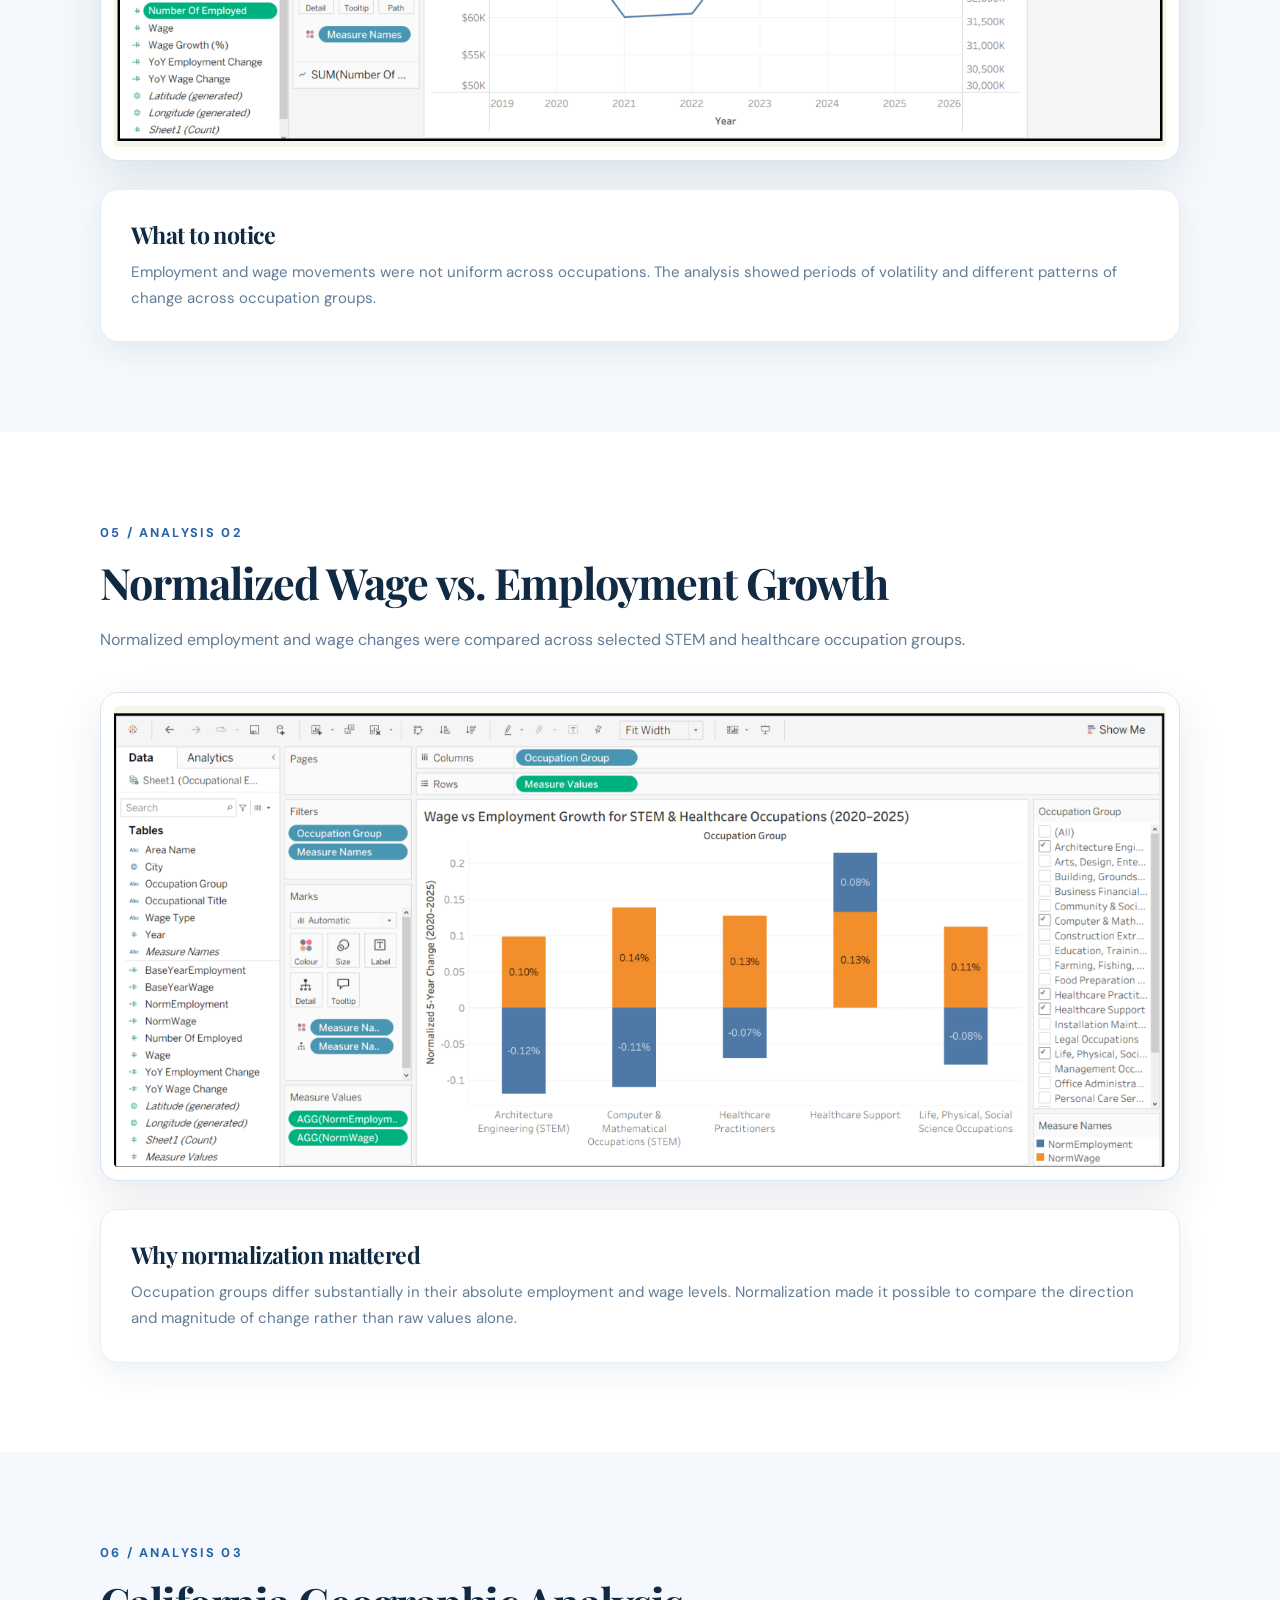
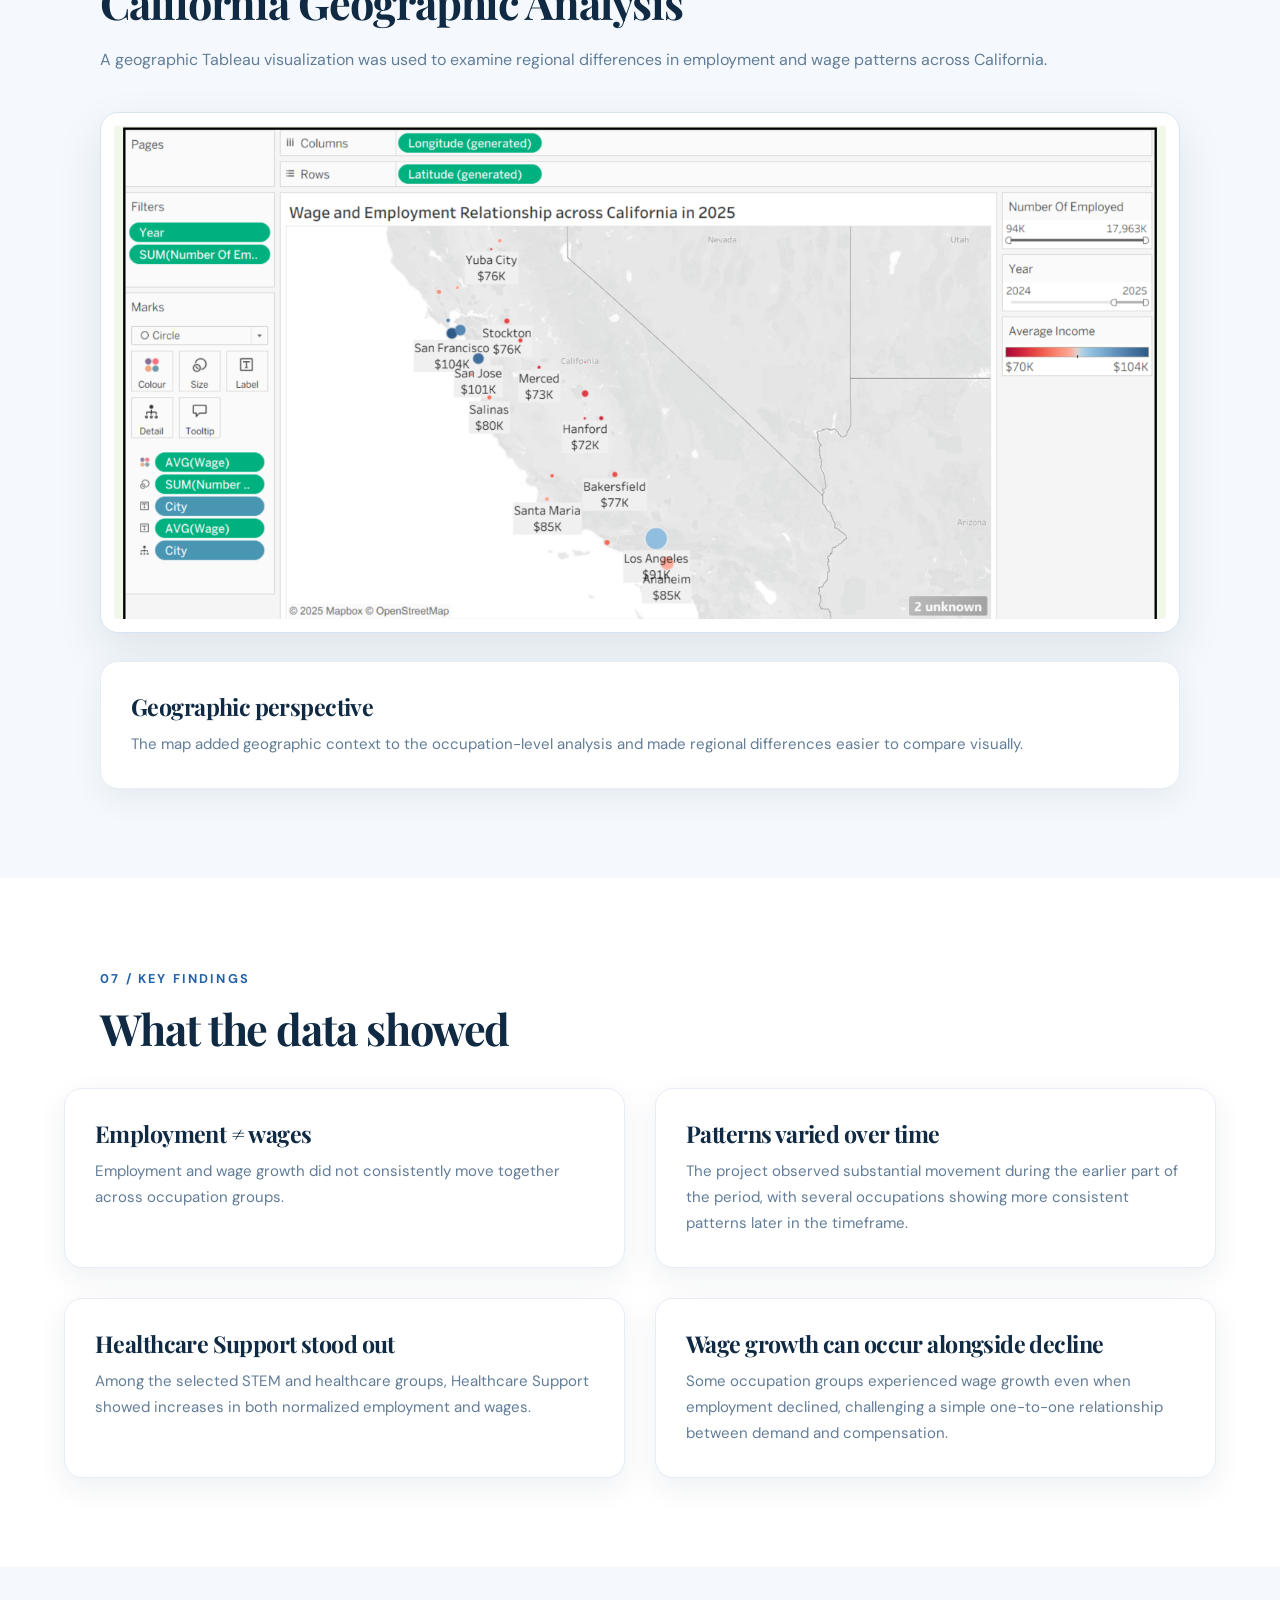
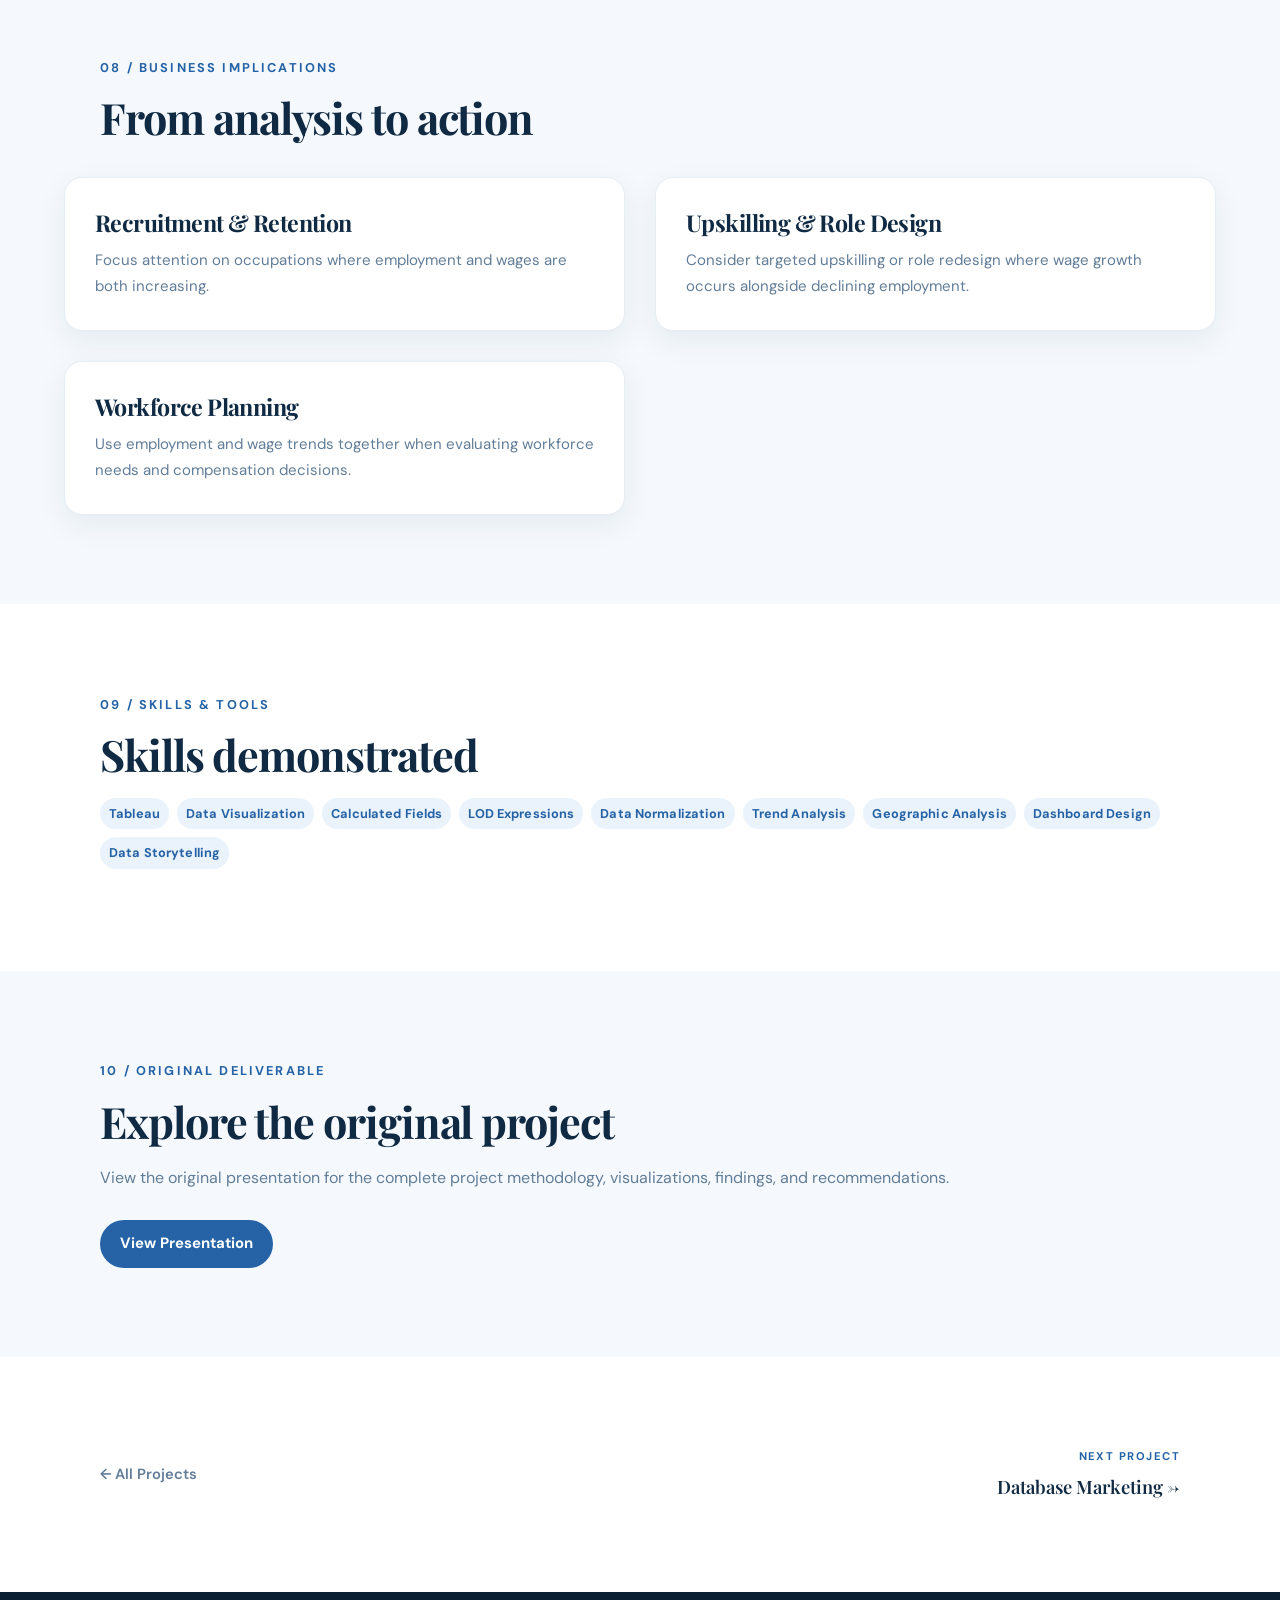
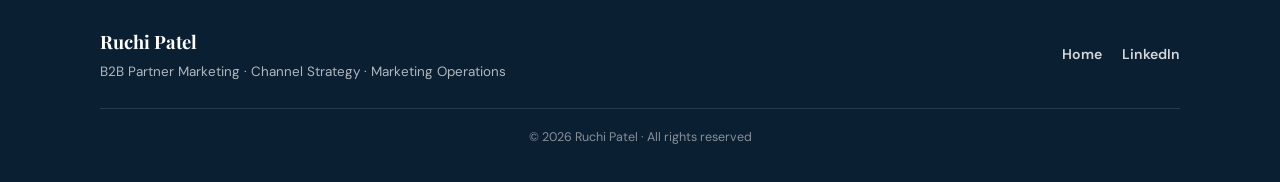
==== commit ea98e2f4: "Update data-visualization.html" ====
--- a/projects/data-visualization.html
+++ b/projects/data-visualization.html
@@ -827,7 +827,7 @@
 
 
         <p class="footer-copyright">
-            © 2026 Ruchi Patel · Marketing Portfolio
+            © 2026 Ruchi Patel · All rights reserved
         </p>
 
     </footer>
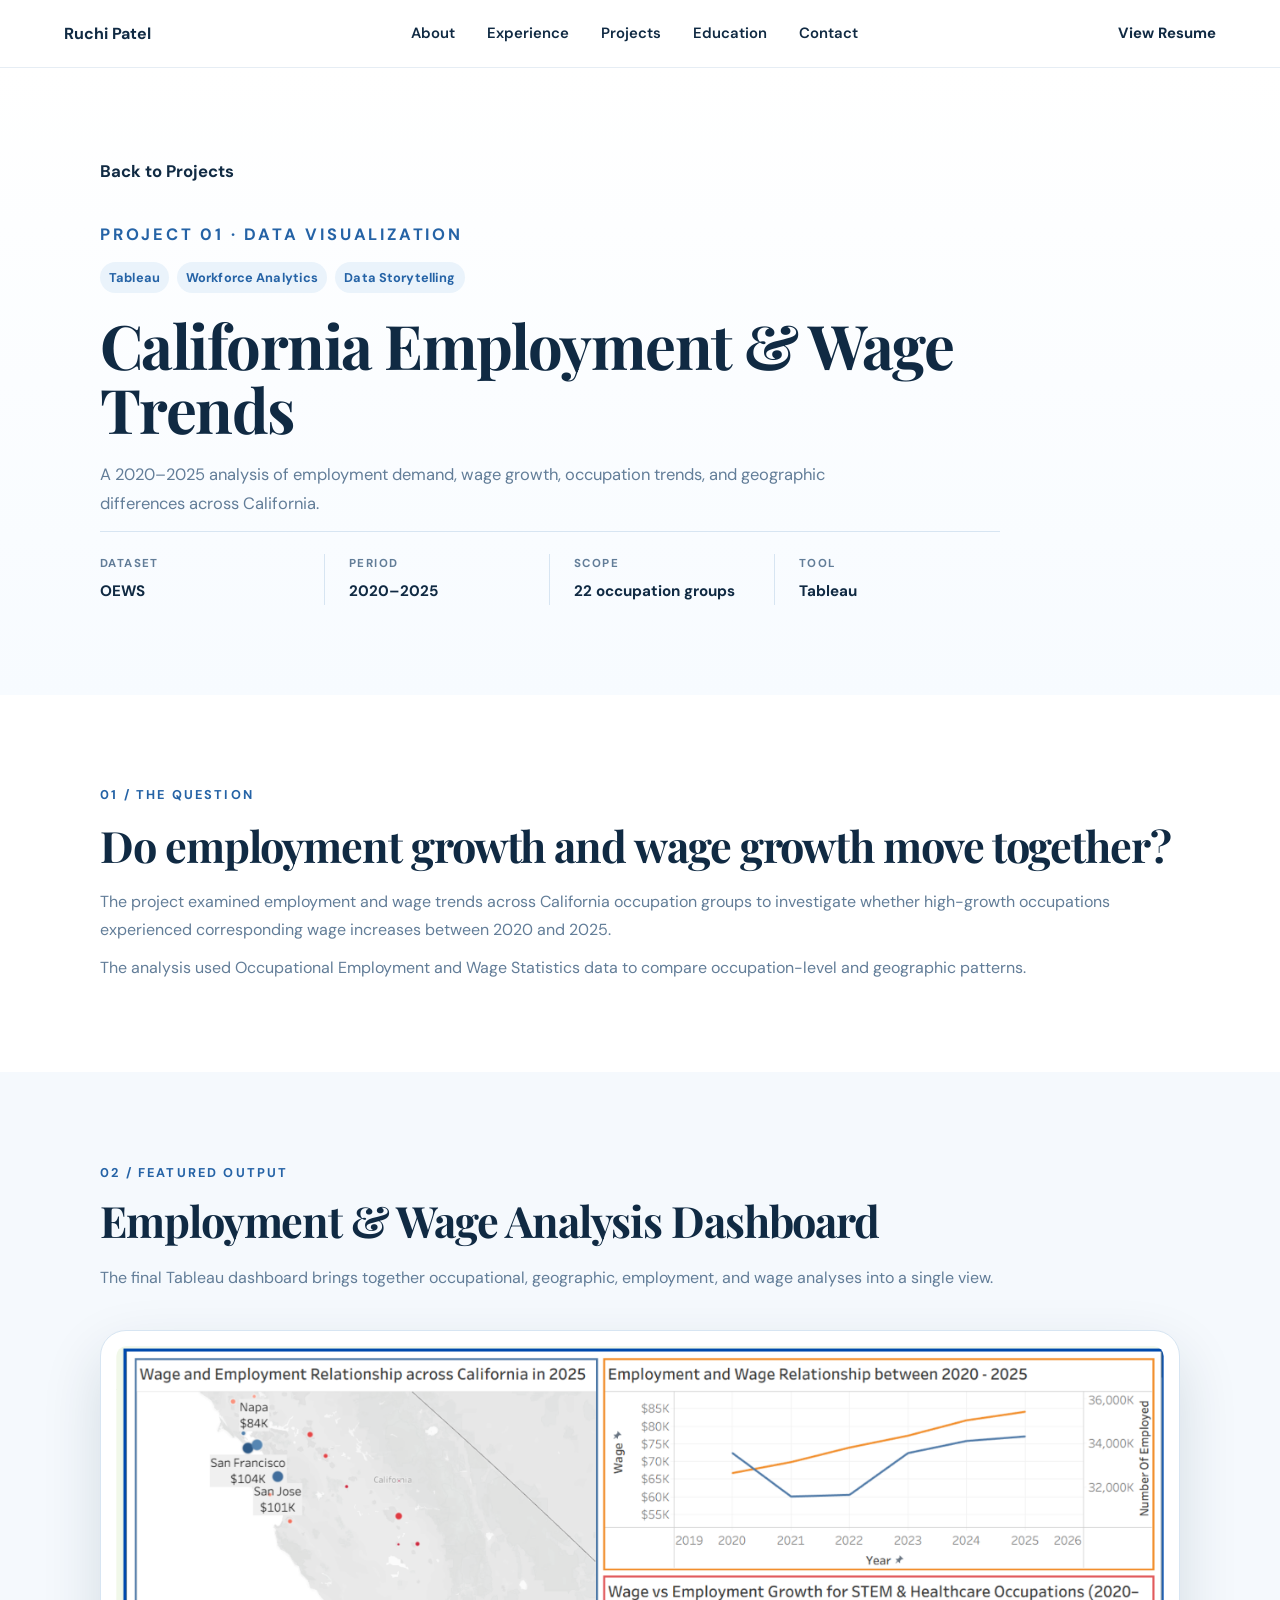
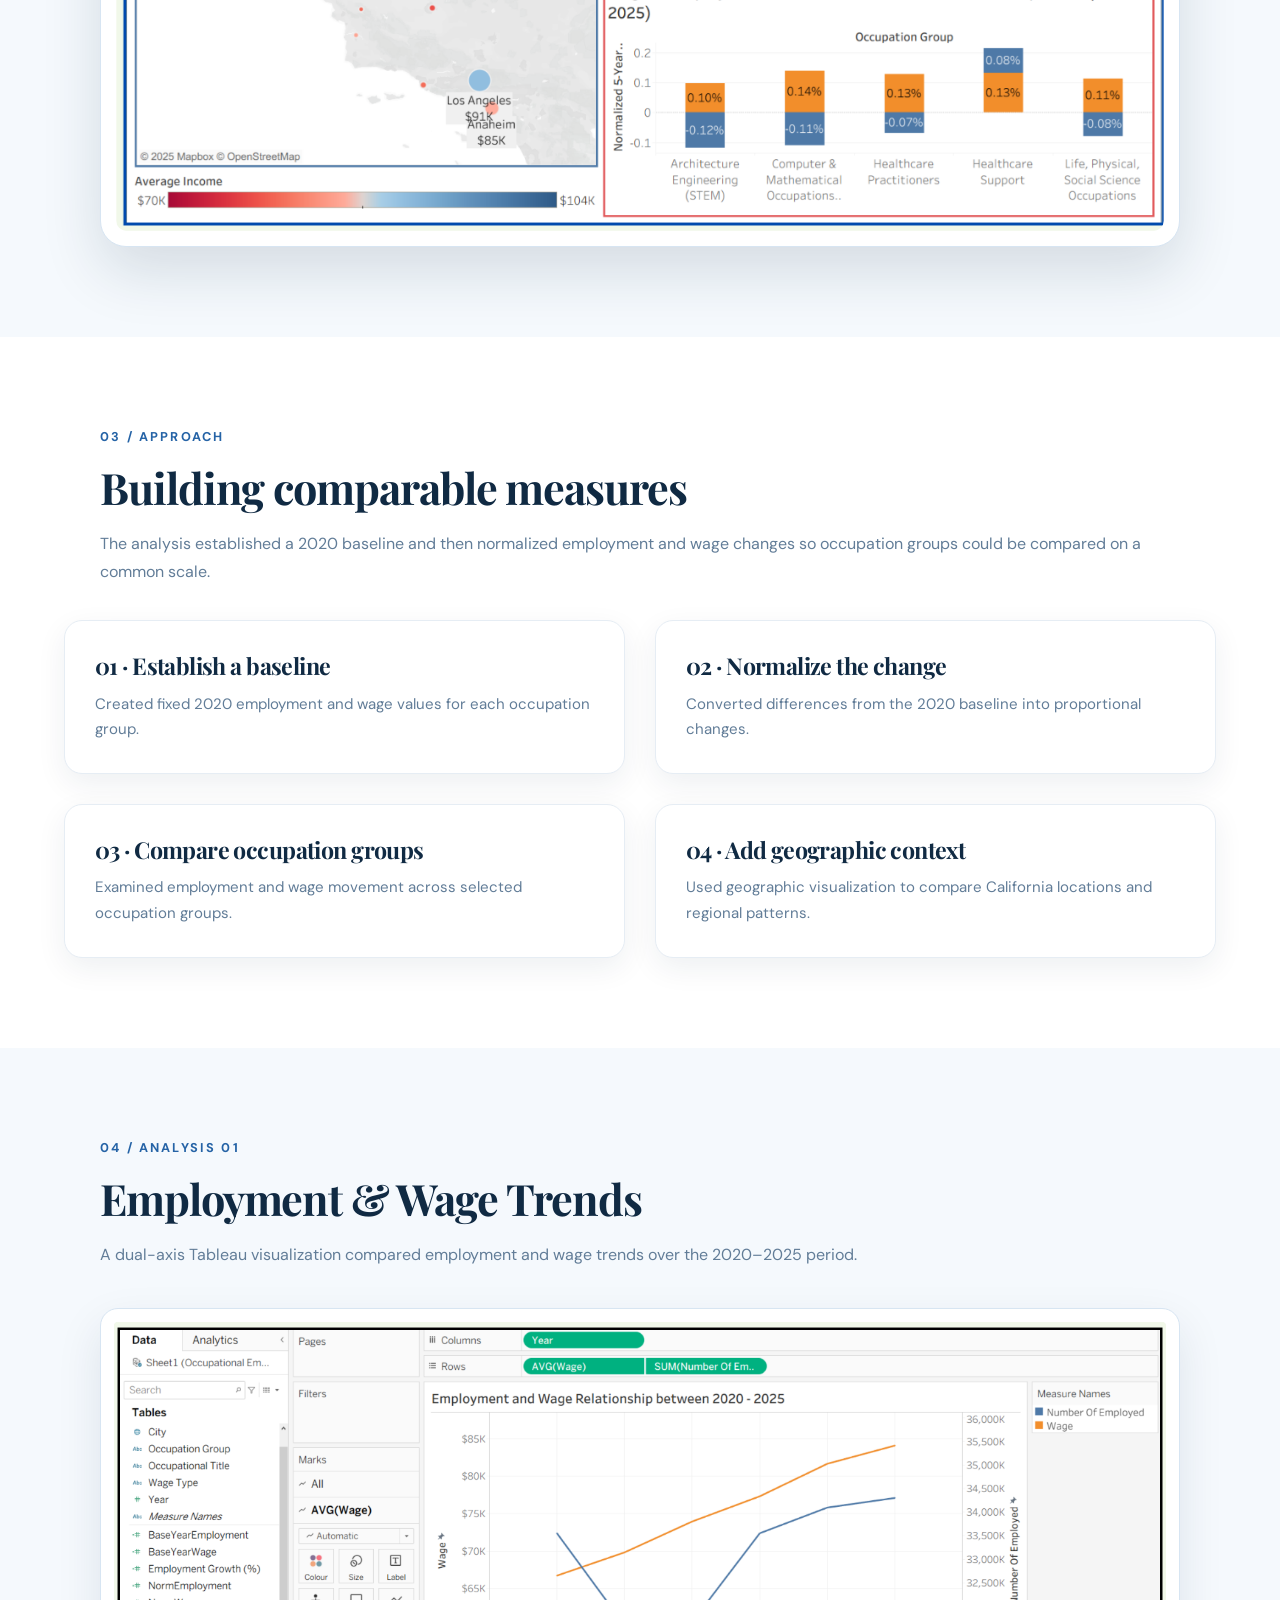
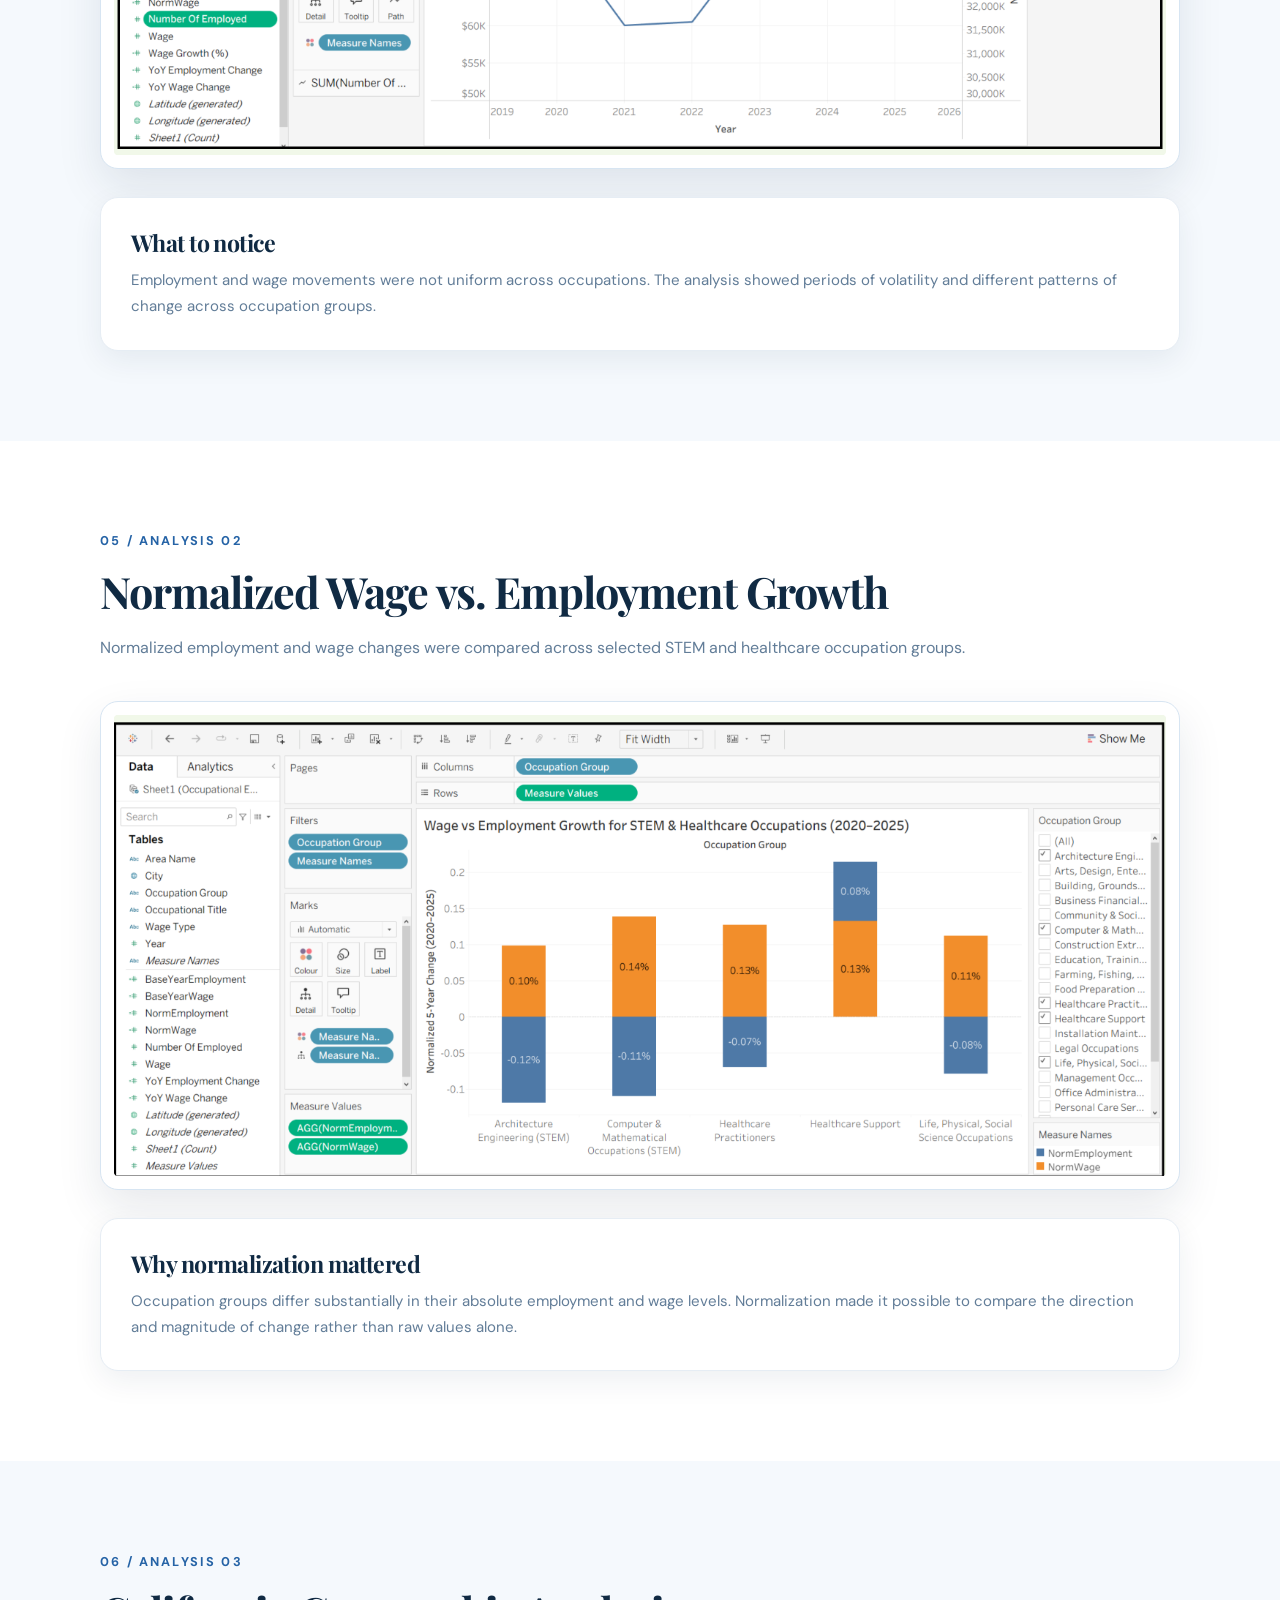
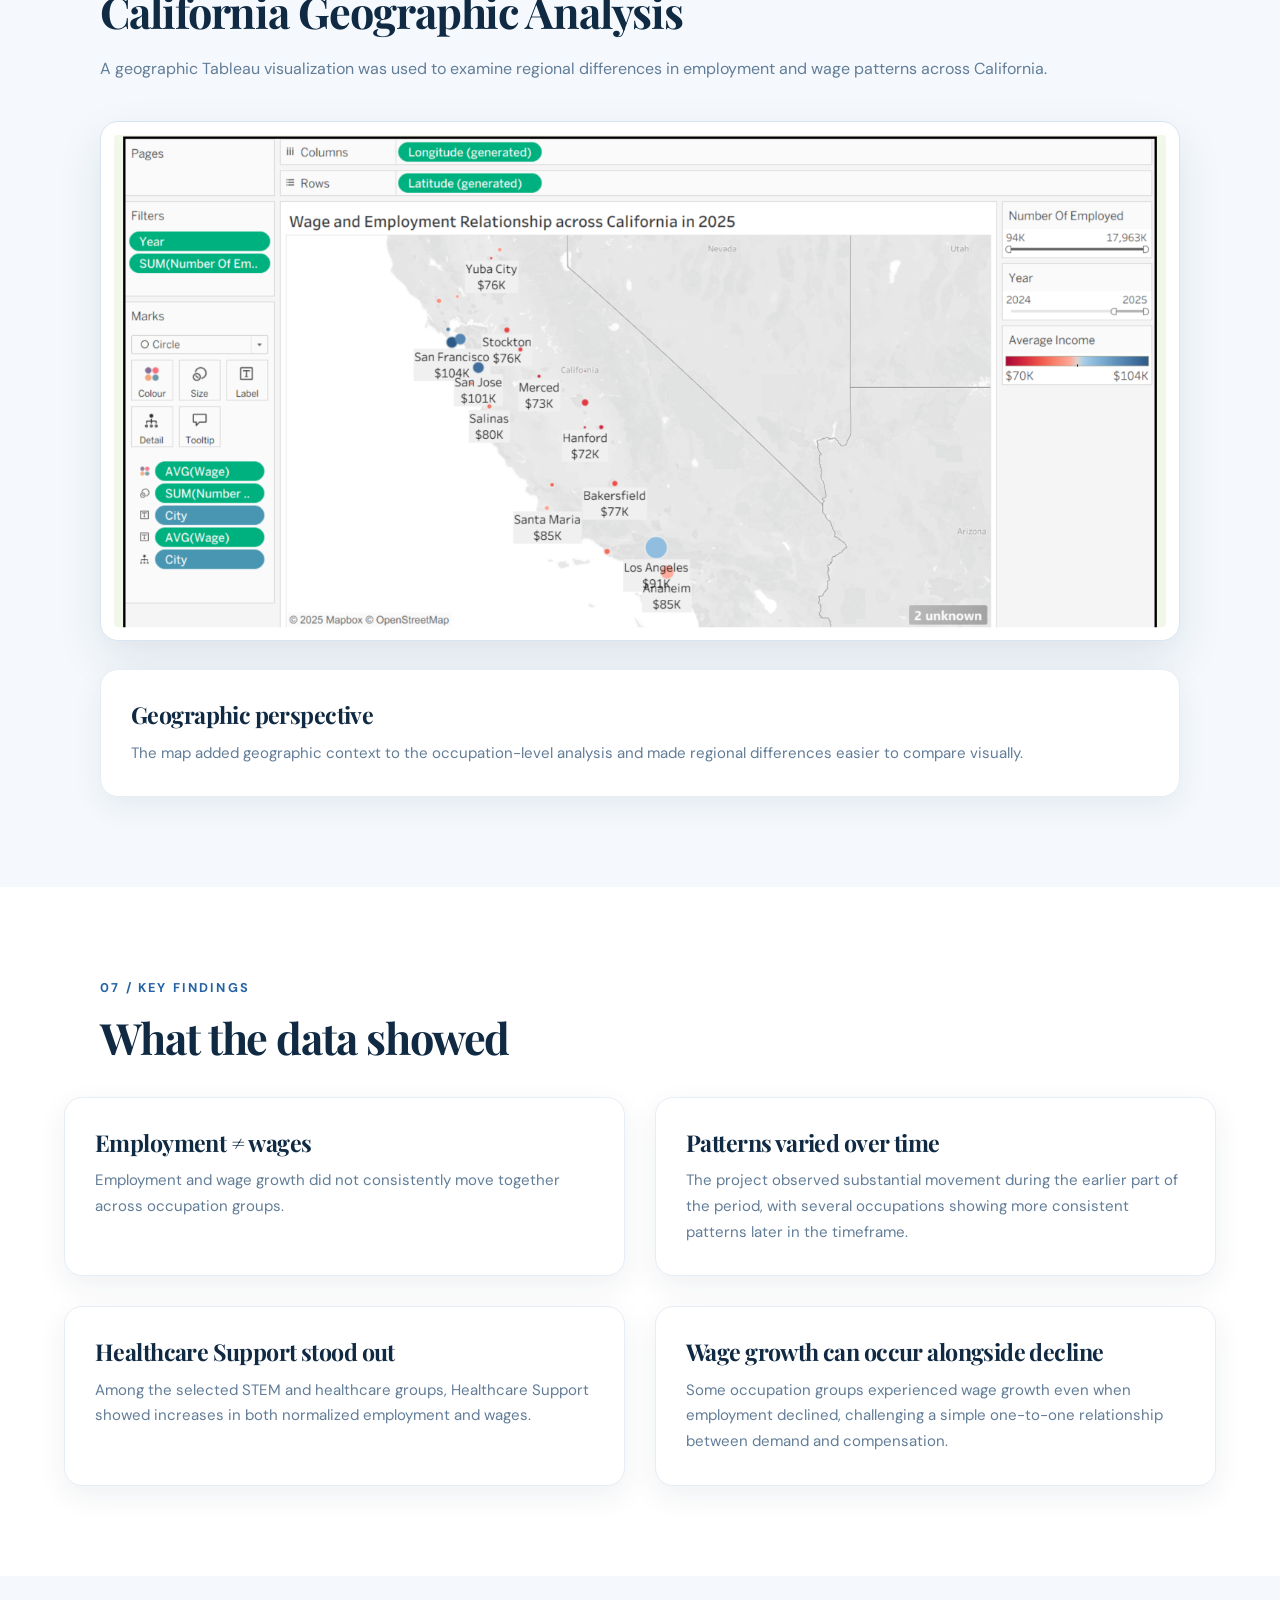
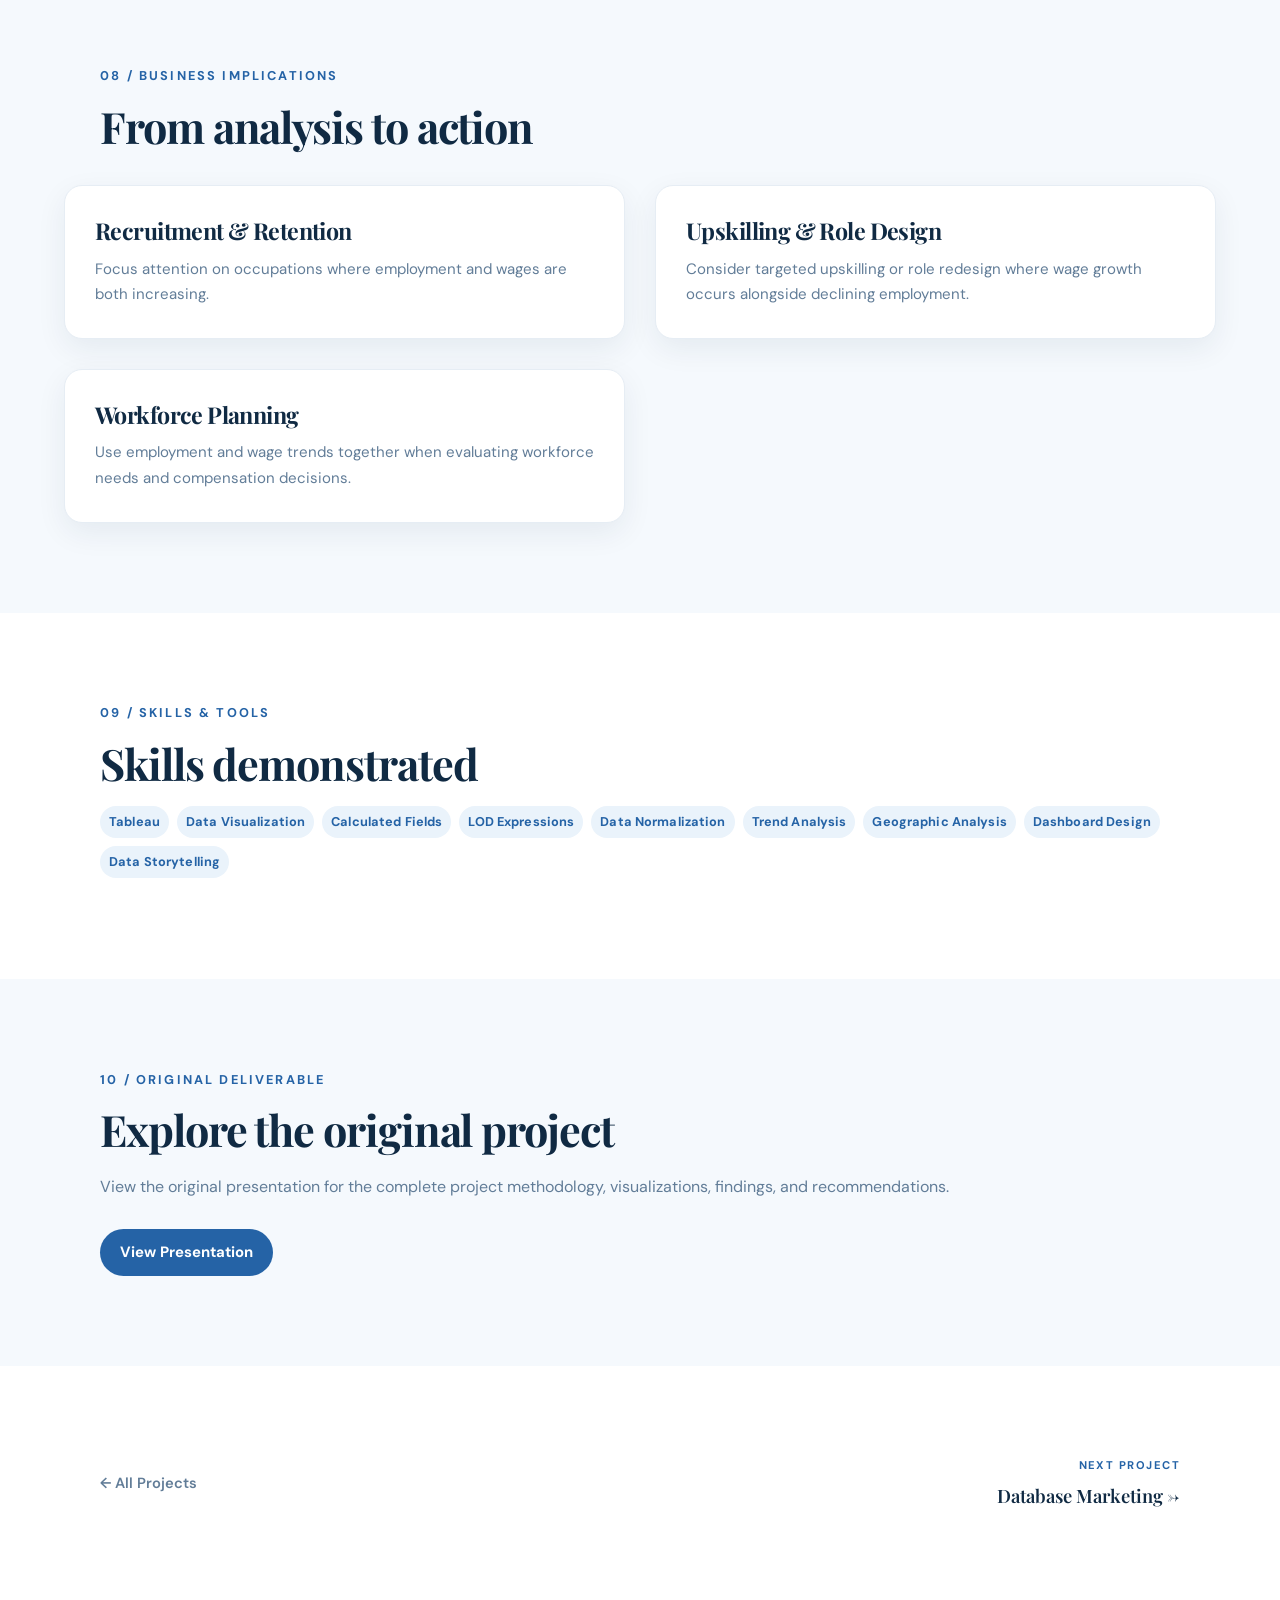
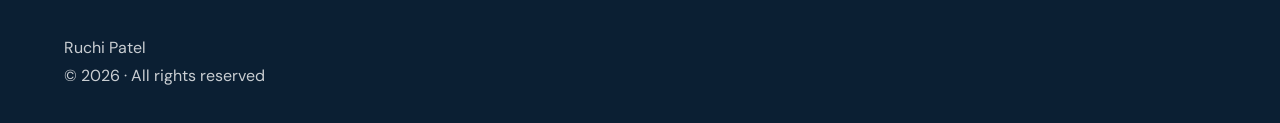
==== commit 8df0b8eb: "footer updated" ====
--- a/projects/data-visualization.html
+++ b/projects/data-visualization.html
@@ -790,47 +790,21 @@
          FOOTER
     ====================================================== -->
 
-    <footer>
-
-        <div class="footer-inner">
-
-            <div>
-
-                <strong>
-                    Ruchi Patel
-                </strong>
-
-                <p>
-                    B2B Partner Marketing · Channel Strategy · Marketing Operations
-                </p>
-
-            </div>
-
-
-            <div class="footer-links">
-
-                <a href="../index.html">
-                    Home
-                </a>
-
-                <a
-                    href="https://www.linkedin.com/in/patel2811"
-                    target="_blank"
-                    rel="noopener"
-                >
-                    LinkedIn
-                </a>
-
-            </div>
-
-        </div>
-
-
-        <p class="footer-copyright">
-            © 2026 Ruchi Patel · All rights reserved
-        </p>
-
-    </footer>
+   <footer class="site-footer">
+
+    <div class="site-footer-content">
+
+        <div class="site-footer-name">
+            Ruchi Patel
+        </div>
+
+        <div class="site-footer-copyright">
+            © 2026 · All rights reserved
+        </div>
+
+    </div>
+
+</footer>
 
 
     <script src="../script.js"></script>
--- a/style.css
+++ b/style.css
@@ -2290,3 +2290,99 @@
     }
 
 }
+/* =========================================================
+   BACK TO TOP
+   Matches homepage "Scroll to explore"
+   ========================================================= */
+
+.contact-section {
+    position: relative;
+}
+
+.back-to-top {
+    position: absolute;
+
+    right: var(--gutter);
+    bottom: 30px;
+
+    display: flex;
+    flex-direction: column;
+    align-items: center;
+
+    gap: 2px;
+
+    color: var(--text);
+
+    font-size: 0.82rem;
+    font-weight: 600;
+    line-height: 1.3;
+
+    text-decoration: none;
+}
+
+.back-to-top:hover {
+    color: var(--blue);
+}
+
+.back-to-top-arrow {
+    font-size: 1.25rem;
+    line-height: 1;
+}
+
+
+/* Mobile */
+
+@media (max-width: 700px) {
+
+    .back-to-top {
+        position: static;
+
+        width: fit-content;
+
+        margin:
+            40px auto
+            0;
+    }
+
+}
+/* Match Back to Top with Scroll to Explore */
+
+.contact-section .back-to-top,
+.contact-section .back-to-top:visited {
+    color: var(--text) !important;
+}
+
+.contact-section .back-to-top span {
+    color: var(--text) !important;
+}
+
+.contact-section .back-to-top:hover,
+.contact-section .back-to-top:hover span {
+    color: var(--blue) !important;
+}
+/* =========================================================
+   PROJECT PAGE — BACK TO PROJECTS
+   Shared across all case studies
+   ========================================================= */
+
+.case-study-hero .back-link,
+.case-study-hero .back-link:visited {
+    display: inline-flex;
+    align-items: center;
+    gap: 8px;
+
+    margin-bottom: clamp(30px, 3vw, 42px);
+
+    color: var(--navy) !important;
+
+    font-size: clamp(0.95rem, 0.25vw + 0.88rem, 1.05rem);
+    font-weight: 700;
+    line-height: 1.3;
+
+    text-decoration: none;
+}
+
+.case-study-hero .back-link:hover {
+    color: var(--blue) !important;
+    transform: translateX(-3px);
+}
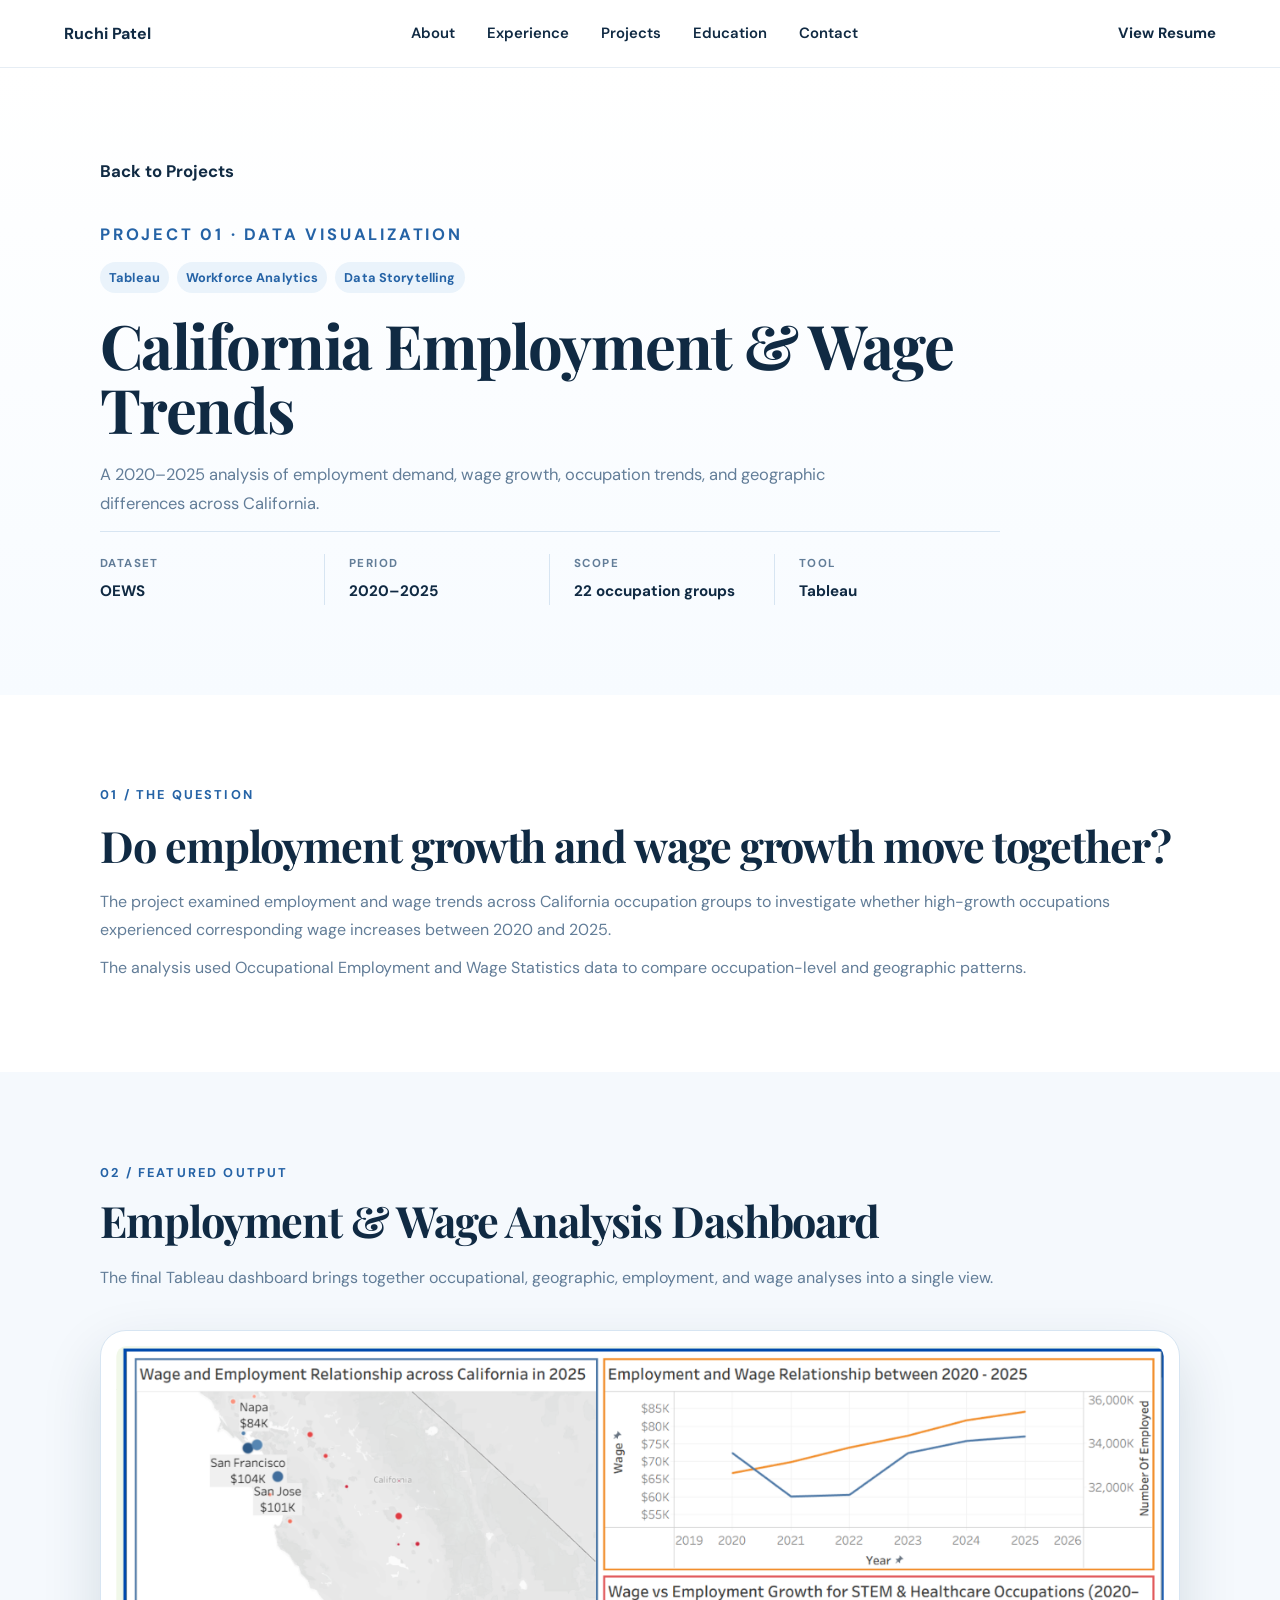
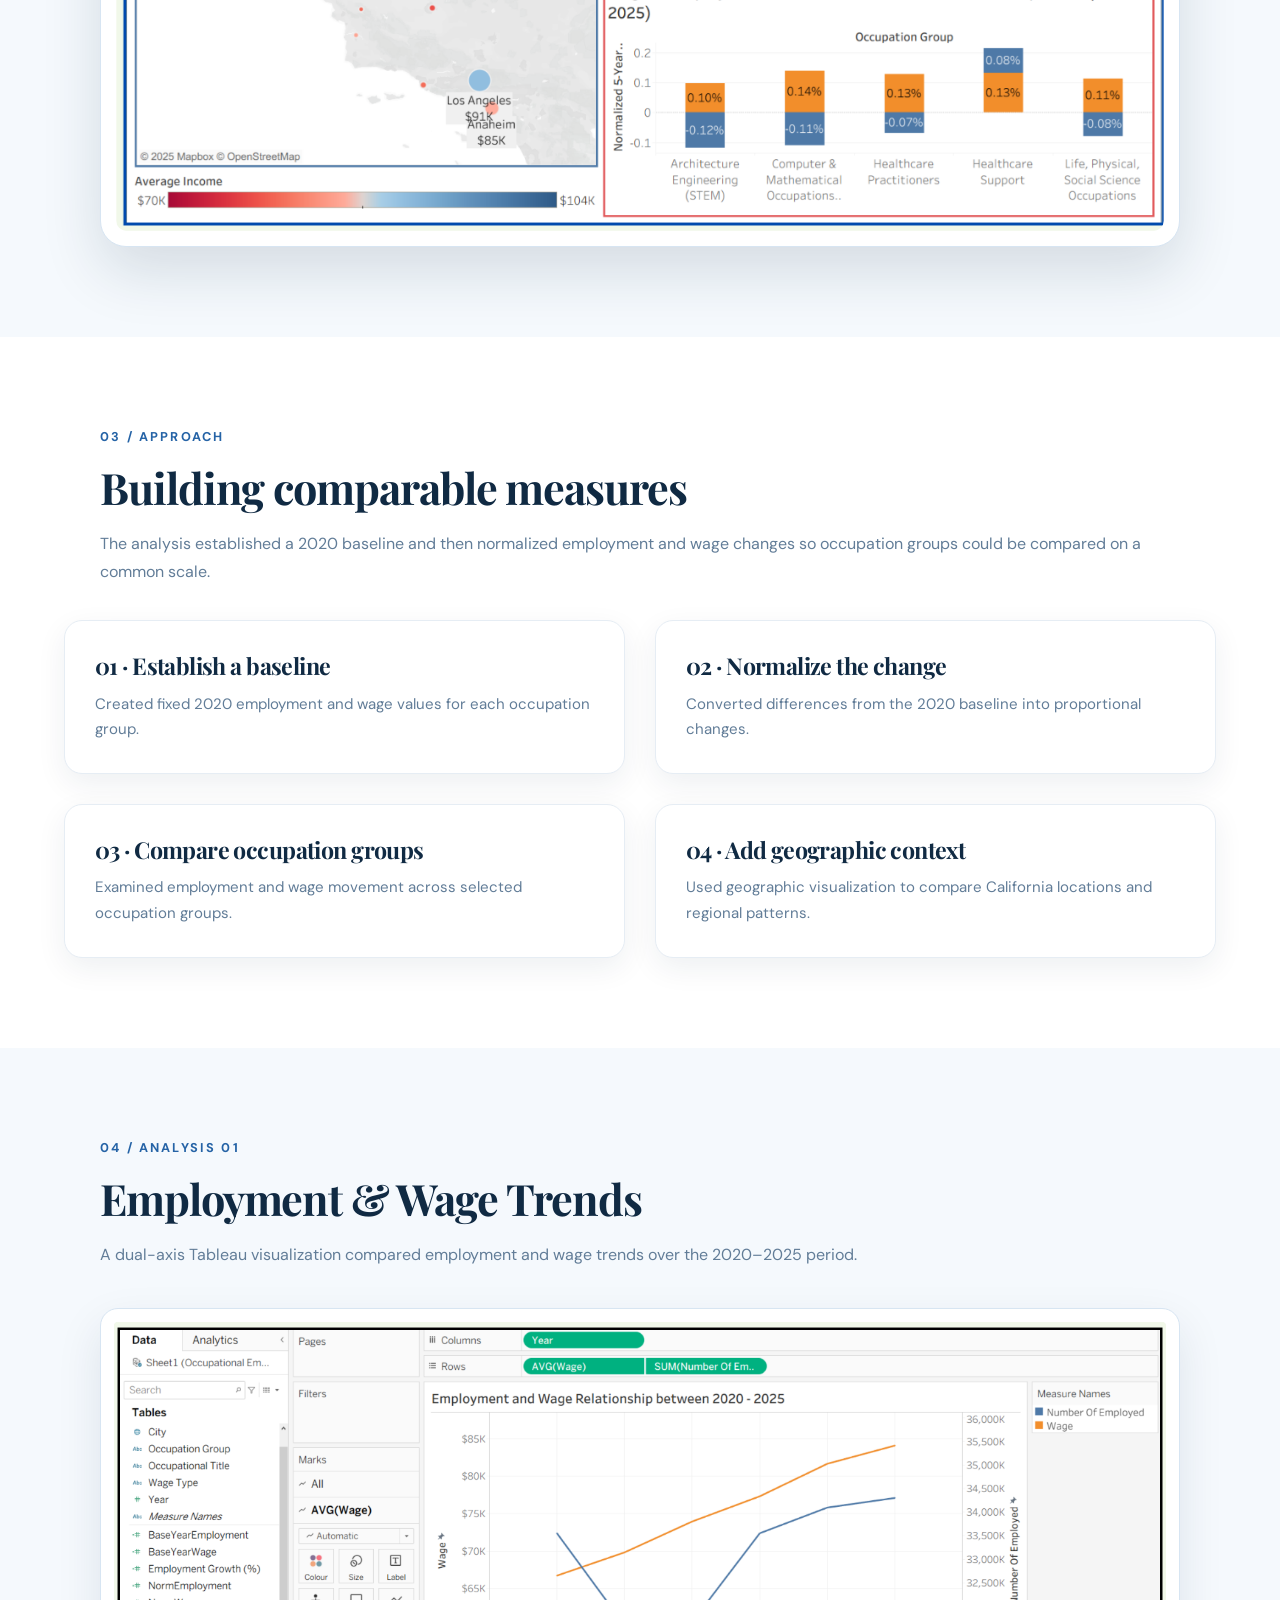
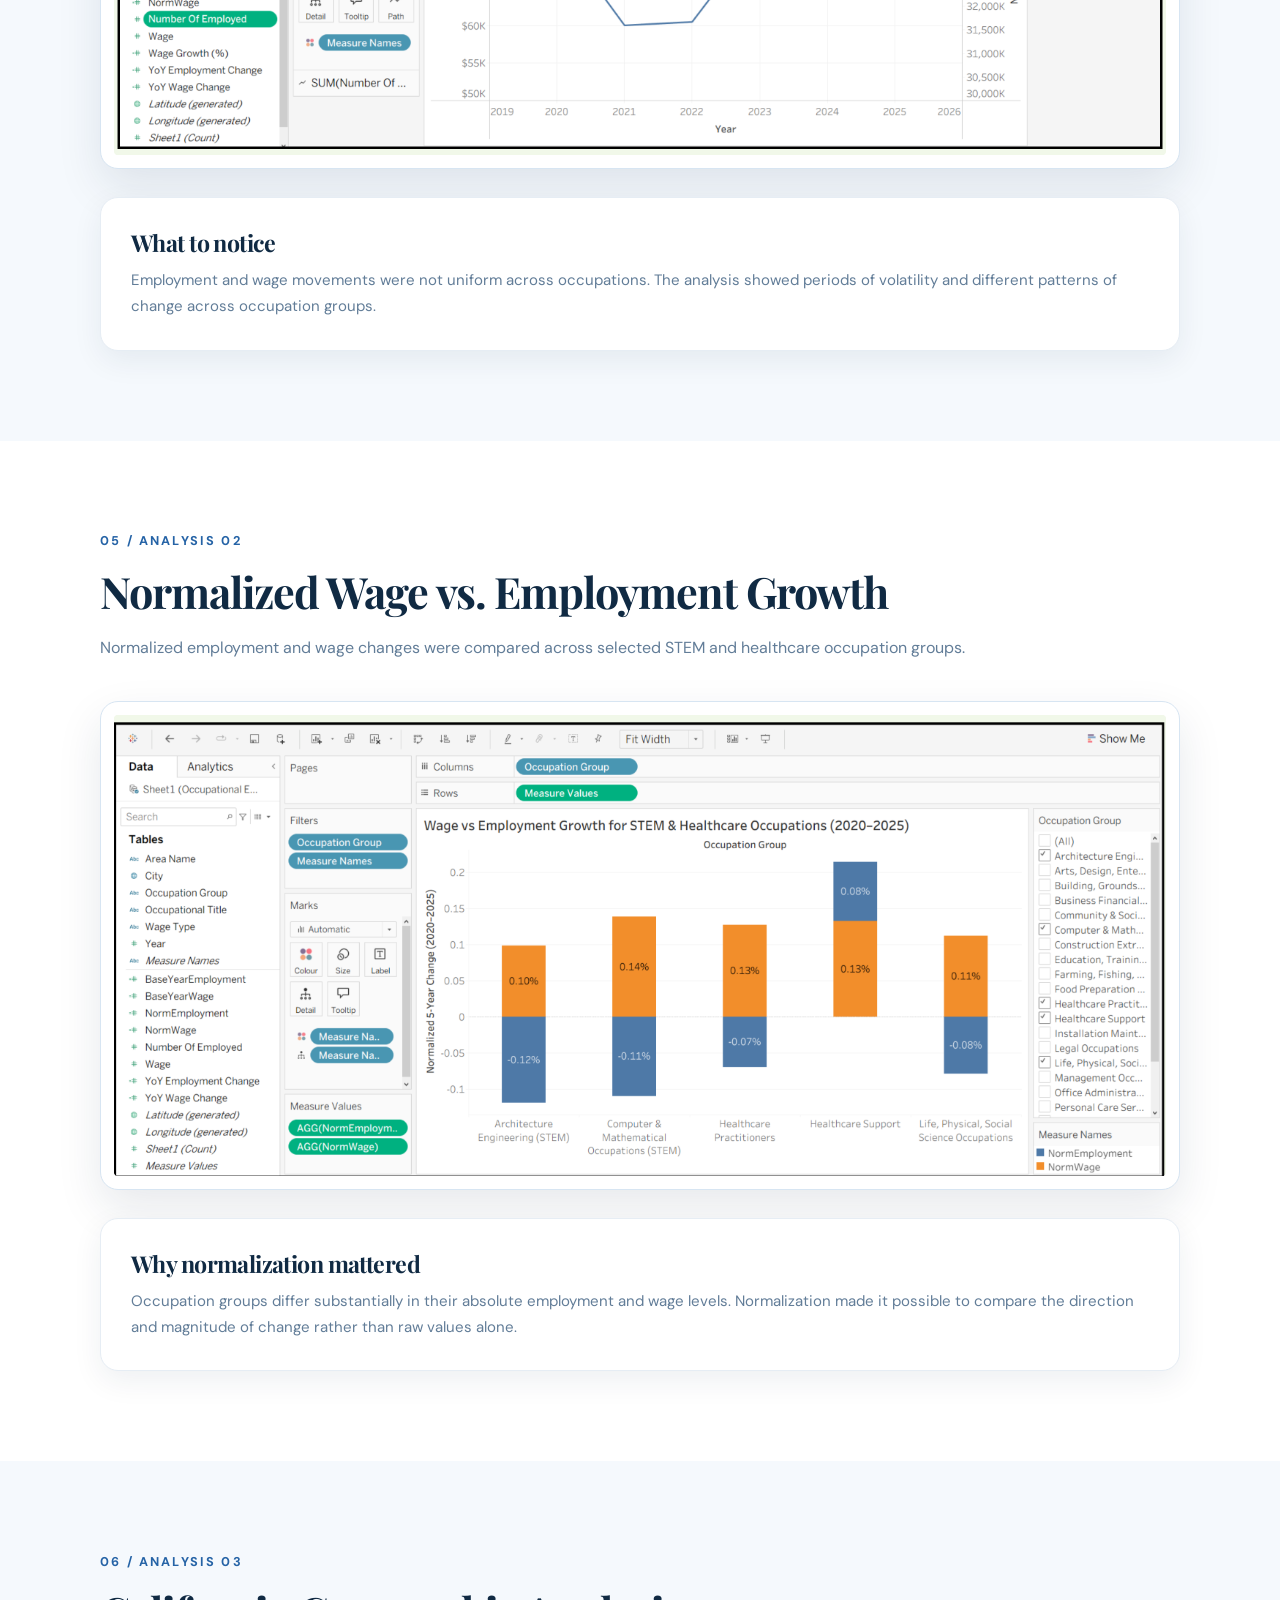
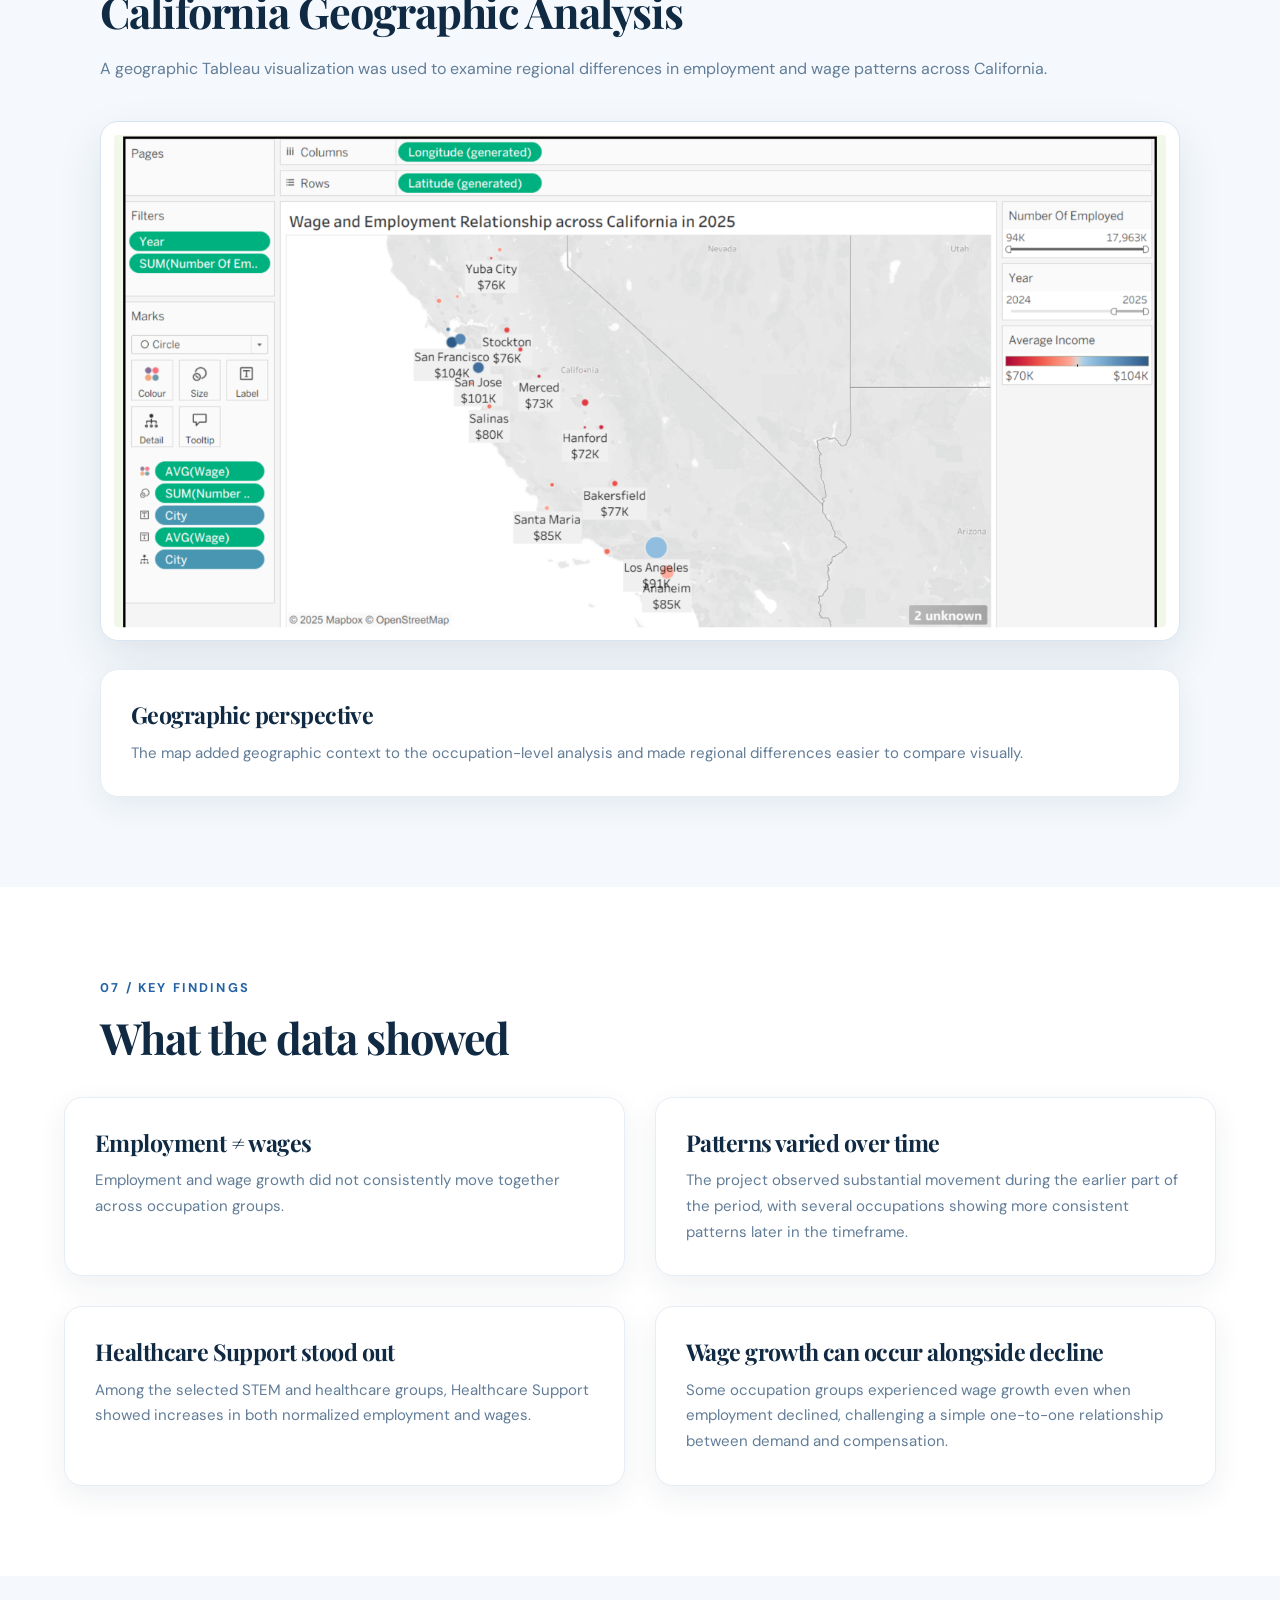
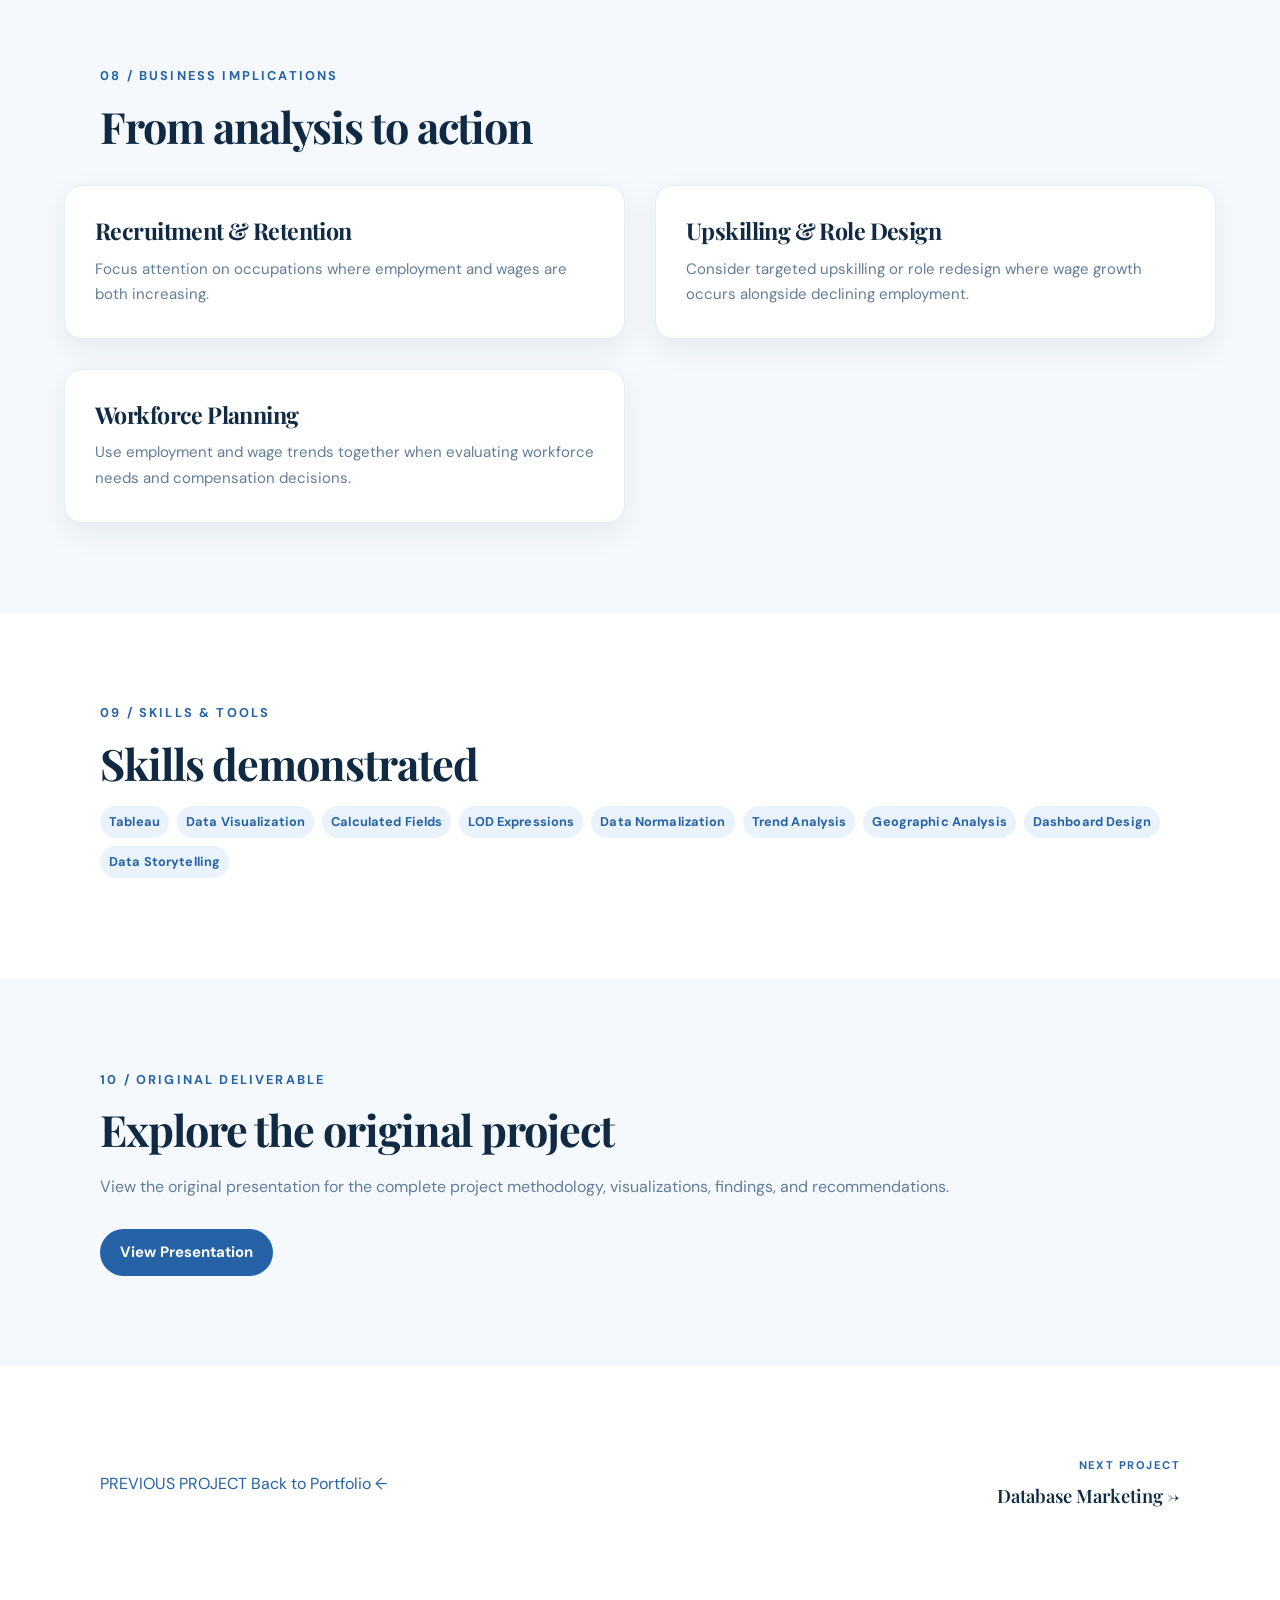
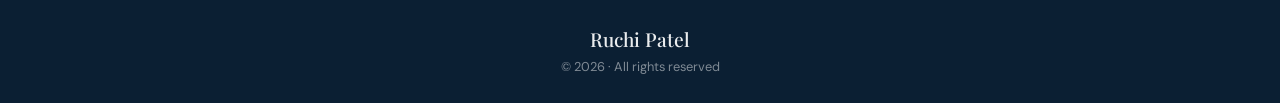
==== commit da33f6b5: "project navigation updated" ====
--- a/projects/data-visualization.html
+++ b/projects/data-visualization.html
@@ -753,39 +753,38 @@
          PROJECT NAVIGATION
     ====================================================== -->
 
-    <section>
-
-        <div class="project-navigation">
-
-
-            <a
-                href="../index.html#projects"
-                class="project-navigation-all"
-            >
-                ← All Projects
-            </a>
-
-
-            <a
-                href="database-marketing.html"
-                class="project-navigation-next"
-            >
-
-                <span>
-                    NEXT PROJECT
-                </span>
-
-                Database Marketing
-                →
-
-            </a>
-
-        </div>
-
-    </section>
-
-
-
+  <section>
+
+    <div class="project-navigation">
+
+        <a
+            href="../index.html#projects"
+            class="project-navigation-previous"
+        >
+            <span>
+                PREVIOUS PROJECT
+            </span>
+
+            Back to Portfolio
+            ←
+        </a>
+
+
+        <a
+            href="database-marketing.html"
+            class="project-navigation-next"
+        >
+            <span>
+                NEXT PROJECT
+            </span>
+
+            Database Marketing
+            →
+        </a>
+
+    </div>
+
+</section>
     <!-- =====================================================
          FOOTER
     ====================================================== -->
--- a/style.css
+++ b/style.css
@@ -2386,3 +2386,167 @@
     color: var(--blue) !important;
     transform: translateX(-3px);
 }
+/* =========================================================
+   GLOBAL PORTFOLIO FOOTER
+   Homepage + all project pages
+   ========================================================= */
+
+.site-footer {
+    width: 100%;
+
+    padding:
+        clamp(42px, 5vw, 58px)
+        var(--gutter);
+
+    background: var(--navy-dark);
+
+    text-align: center;
+}
+
+
+.site-footer-content {
+    width: var(--content-width);
+    max-width: 1080px;
+
+    margin: 0 auto;
+
+    display: flex;
+    flex-direction: column;
+    align-items: center;
+
+    gap: 8px;
+}
+
+
+/* Ruchi Patel */
+
+.site-footer-name {
+    color: var(--white);
+
+    font-family:
+        "Playfair Display",
+        Georgia,
+        serif;
+
+    font-size:
+        clamp(1.35rem, 0.7vw + 1.1rem, 1.65rem);
+
+    font-weight: 600;
+
+    line-height: 1.2;
+}
+
+
+/* Copyright */
+
+.site-footer-copyright {
+    color:
+        rgba(255, 255, 255, 0.58);
+
+    font-family:
+        "DM Sans",
+        Arial,
+        sans-serif;
+
+    font-size:
+        clamp(0.78rem, 0.15vw + 0.74rem, 0.86rem);
+
+    font-weight: 500;
+
+    line-height: 1.4;
+}
+/* =========================================================
+   GLOBAL FOOTER — COMPACT VERSION
+   ========================================================= */
+
+.site-footer {
+    width: 100%;
+
+    padding: 28px var(--gutter);
+
+    background: var(--navy-dark);
+
+    text-align: center;
+}
+
+
+.site-footer-content {
+    width: var(--content-width);
+    max-width: 1080px;
+
+    margin: 0 auto;
+
+    display: flex;
+    flex-direction: column;
+    align-items: center;
+
+    gap: 6px;
+}
+
+
+/* Name */
+
+.site-footer-name {
+    color: rgba(255, 255, 255, 0.92);
+
+    font-family:
+        "Playfair Display",
+        Georgia,
+        serif;
+
+    font-size: clamp(1.05rem, 0.35vw + 0.95rem, 1.2rem);
+
+    font-weight: 500;
+
+    line-height: 1.2;
+
+    letter-spacing: 0;
+}
+
+
+/* Copyright */
+
+.site-footer-copyright {
+    color: rgba(255, 255, 255, 0.48);
+
+    font-family:
+        "DM Sans",
+        Arial,
+        sans-serif;
+
+    font-size: clamp(0.72rem, 0.15vw + 0.68rem, 0.8rem);
+
+    font-weight: 400;
+
+    line-height: 1.4;
+}
+/* =========================================================
+   PROJECT NAVIGATION — PREVIOUS PROJECT
+   Match "Back to Projects" styling
+   ========================================================= */
+
+.project-navigation .project-navigation-all,
+.project-navigation .project-navigation-all:visited {
+    display: inline-flex;
+    align-items: center;
+    gap: 8px;
+
+    color: var(--navy) !important;
+
+    font-family:
+        "DM Sans",
+        Arial,
+        sans-serif;
+
+    font-size: clamp(0.95rem, 0.25vw + 0.88rem, 1.05rem);
+
+    font-weight: 700;
+    line-height: 1.3;
+
+    text-decoration: none;
+}
+
+.project-navigation .project-navigation-all:hover {
+    color: var(--blue) !important;
+    transform: translateX(-3px);
+}
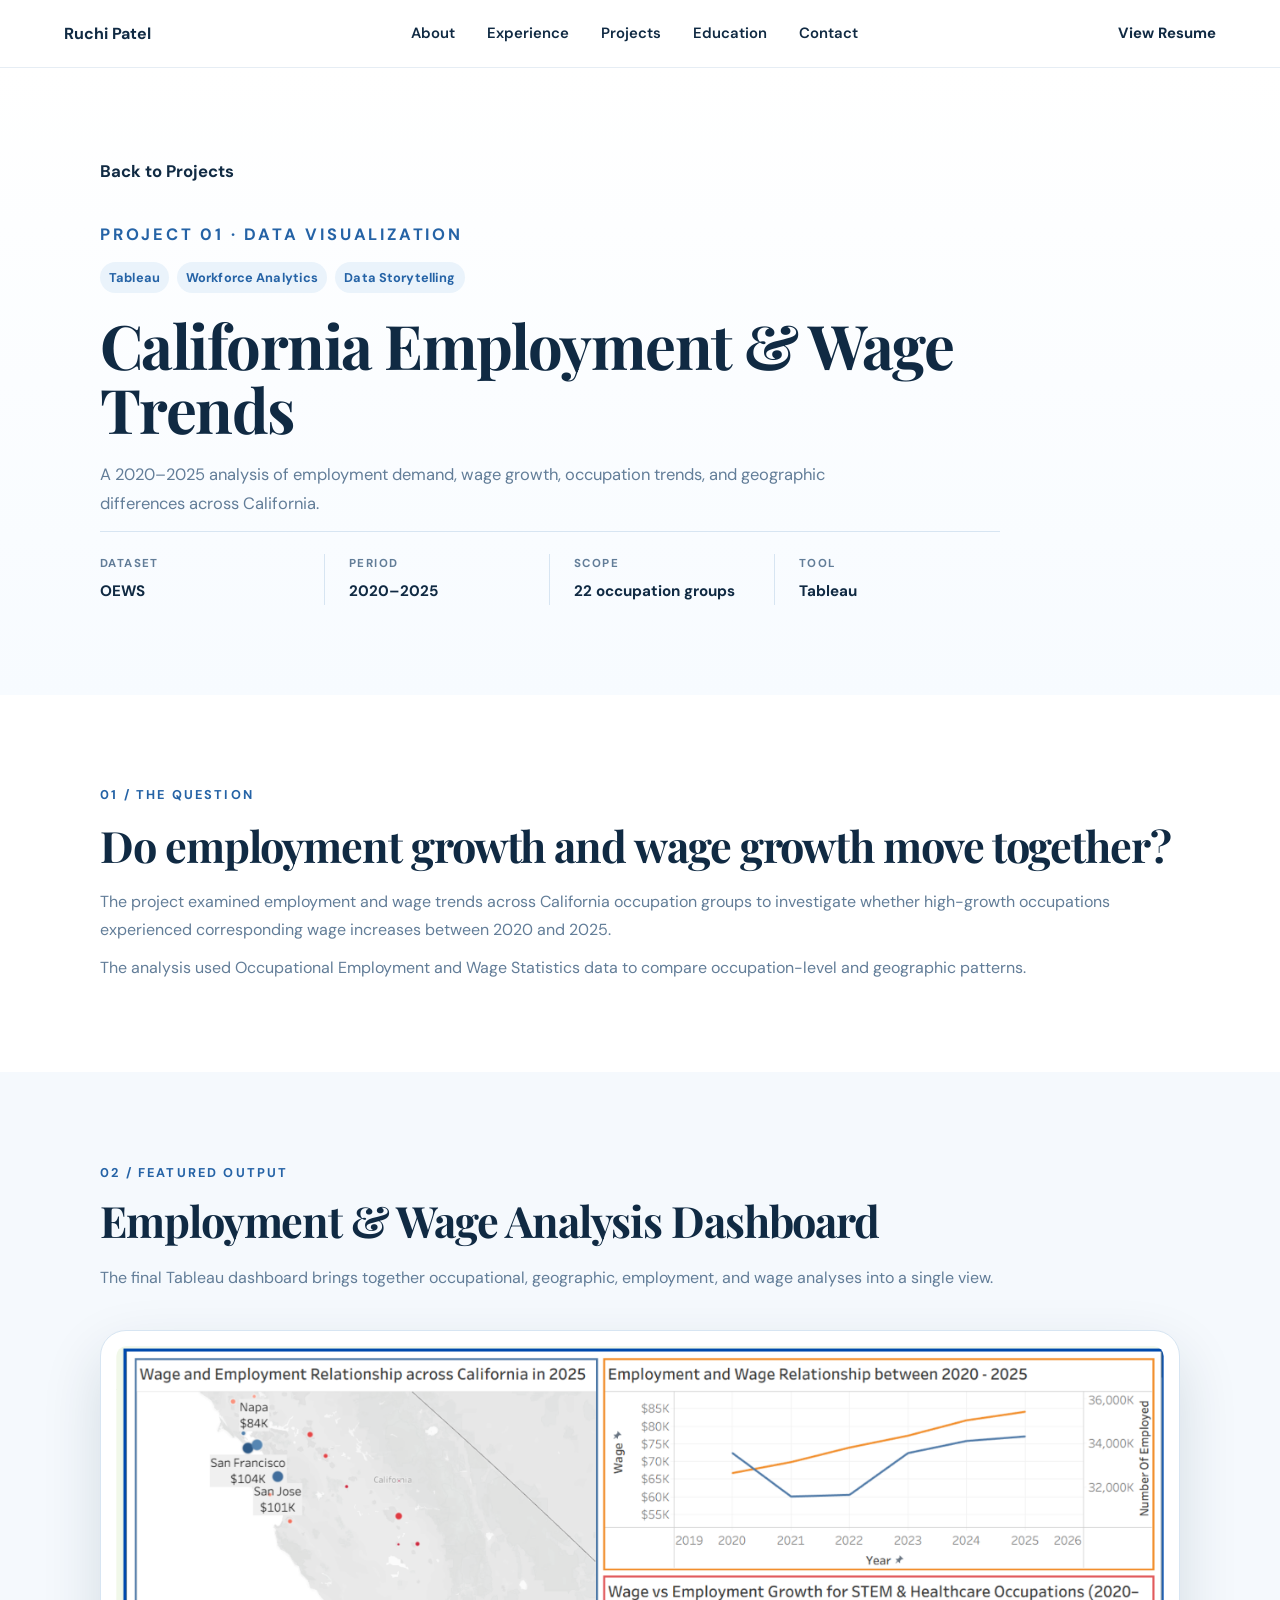
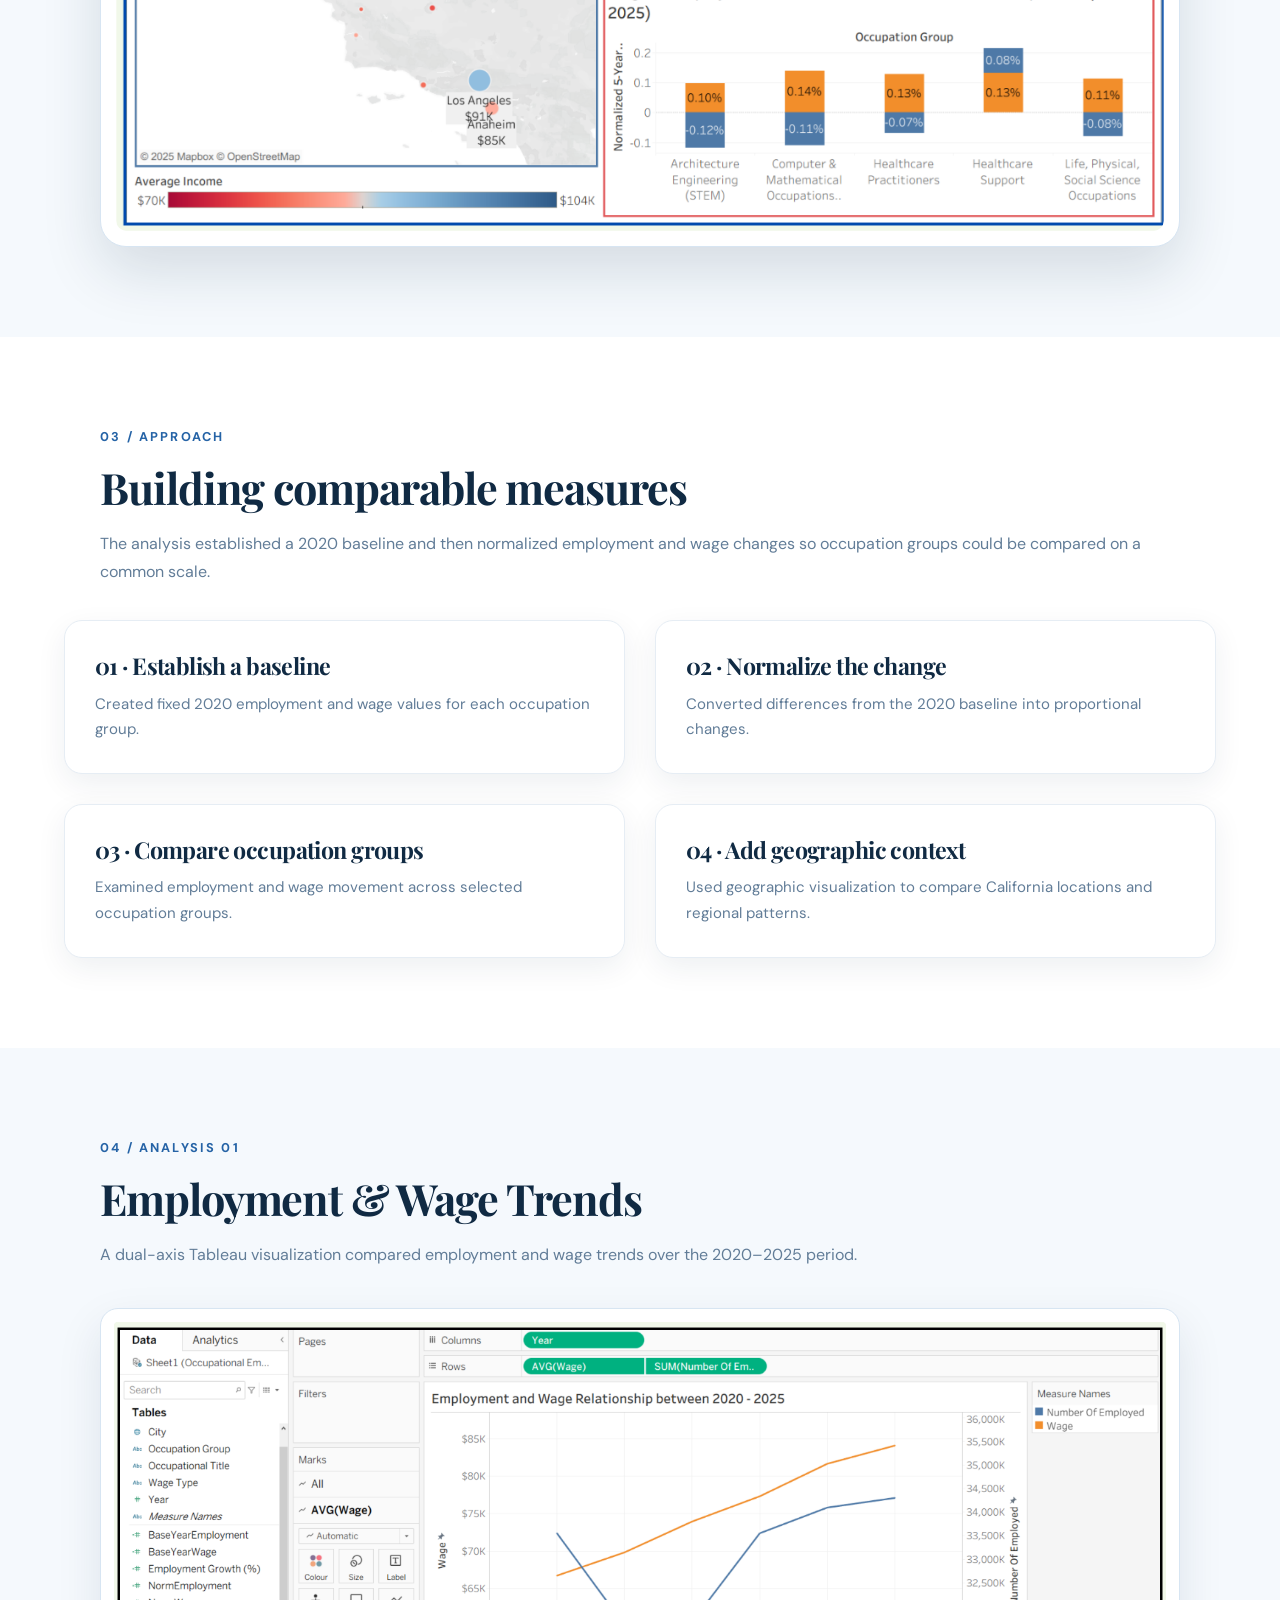
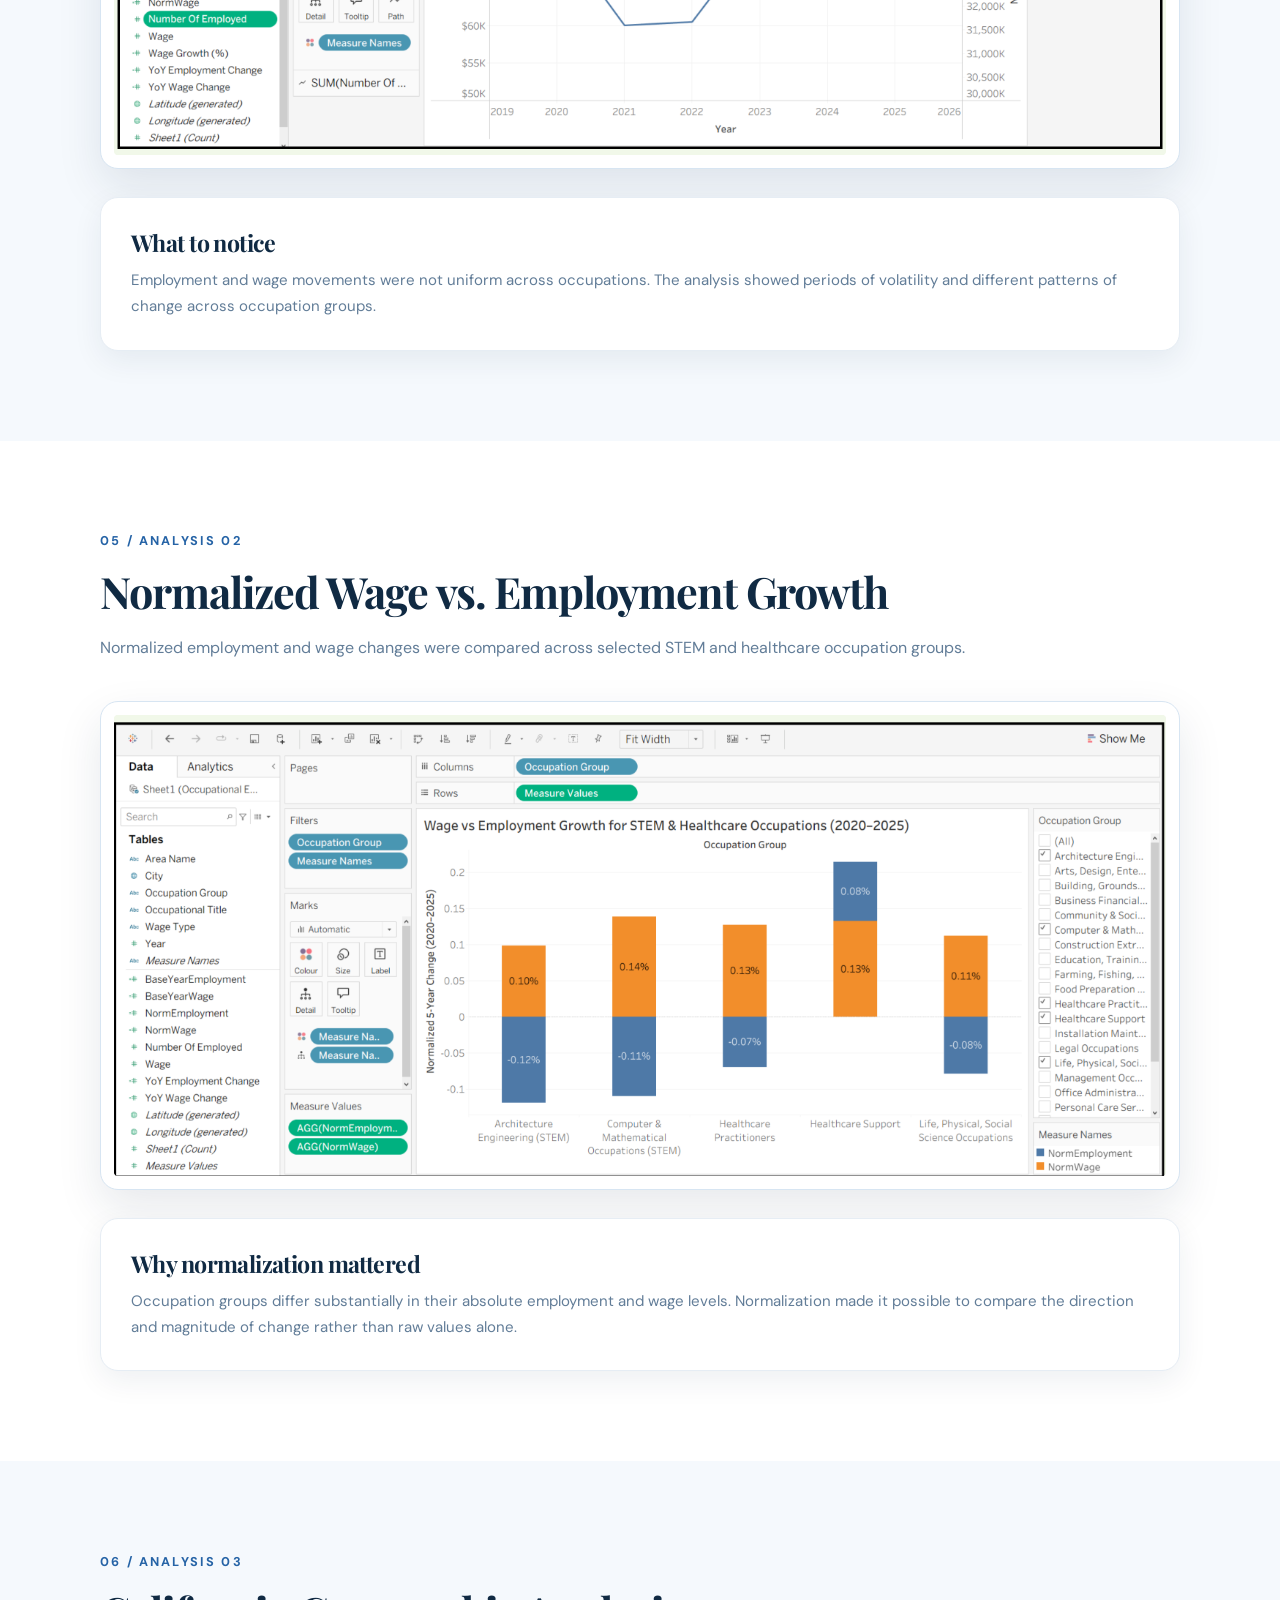
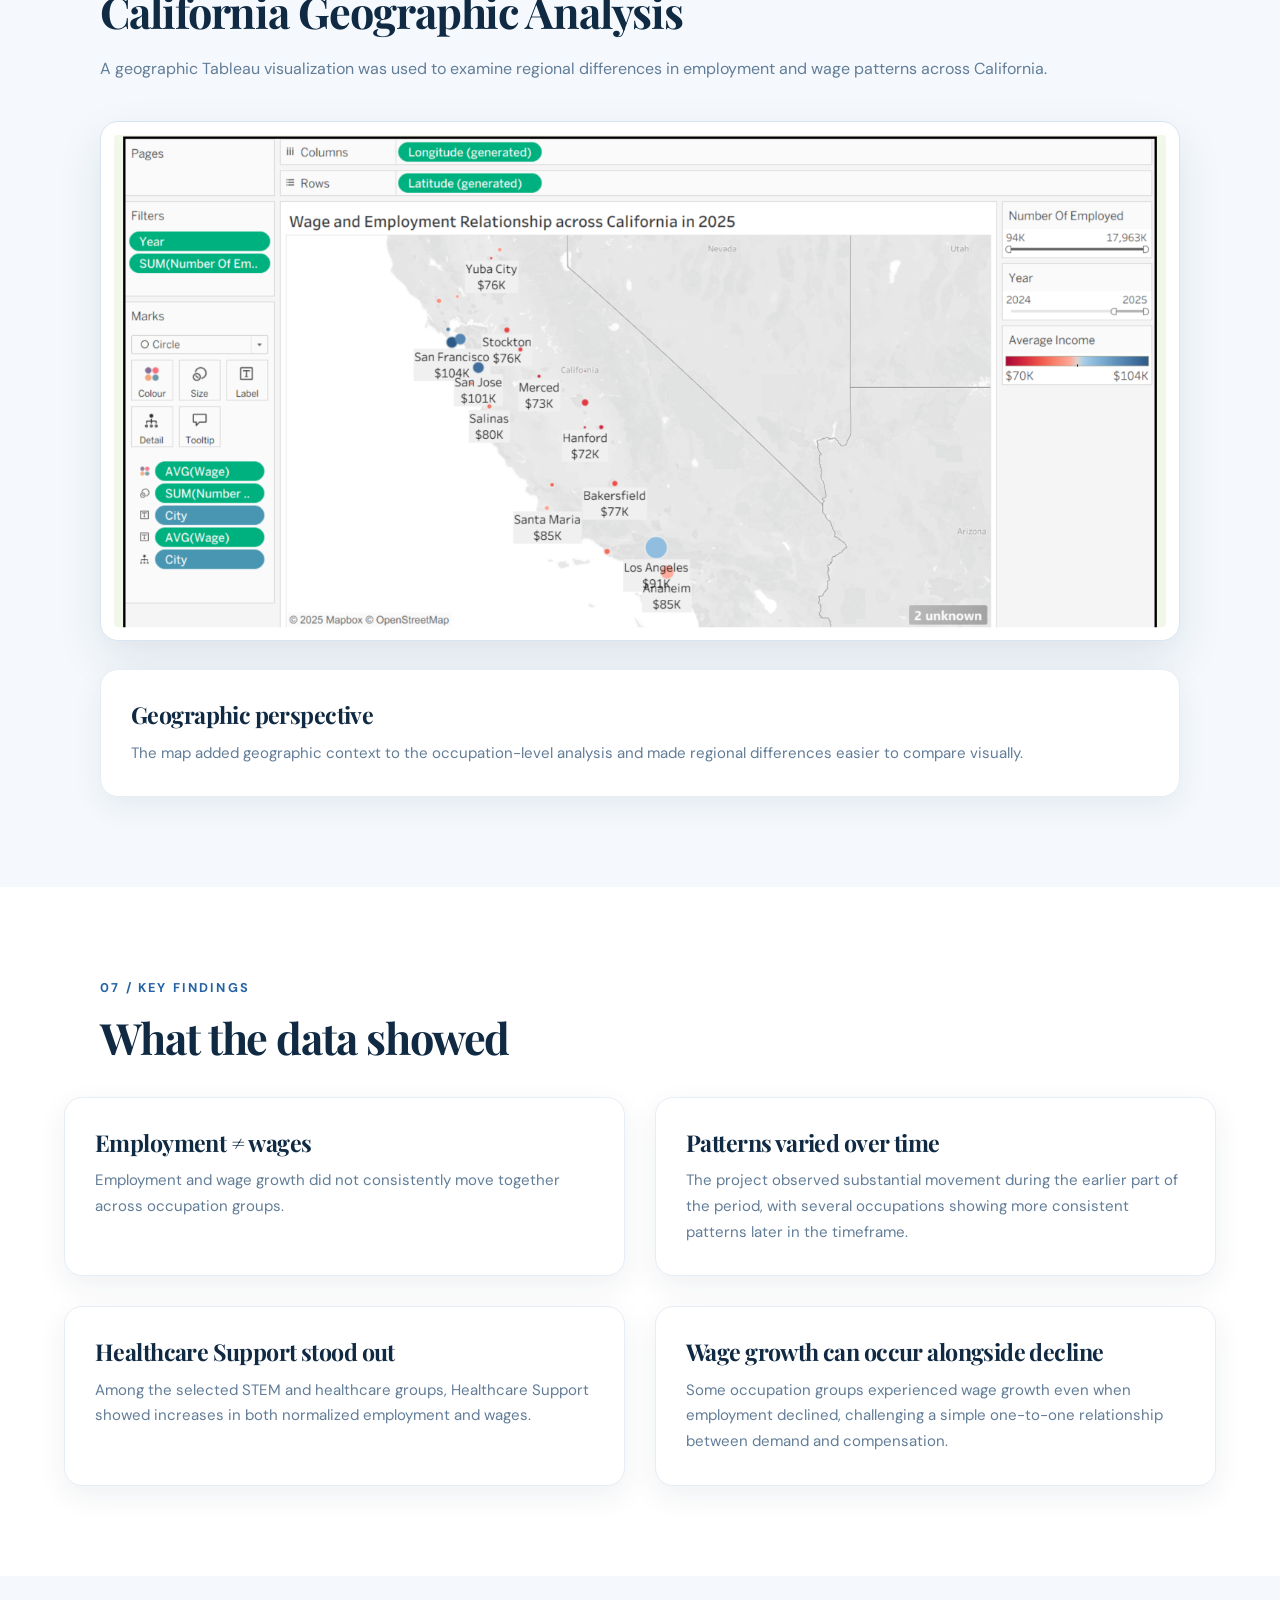
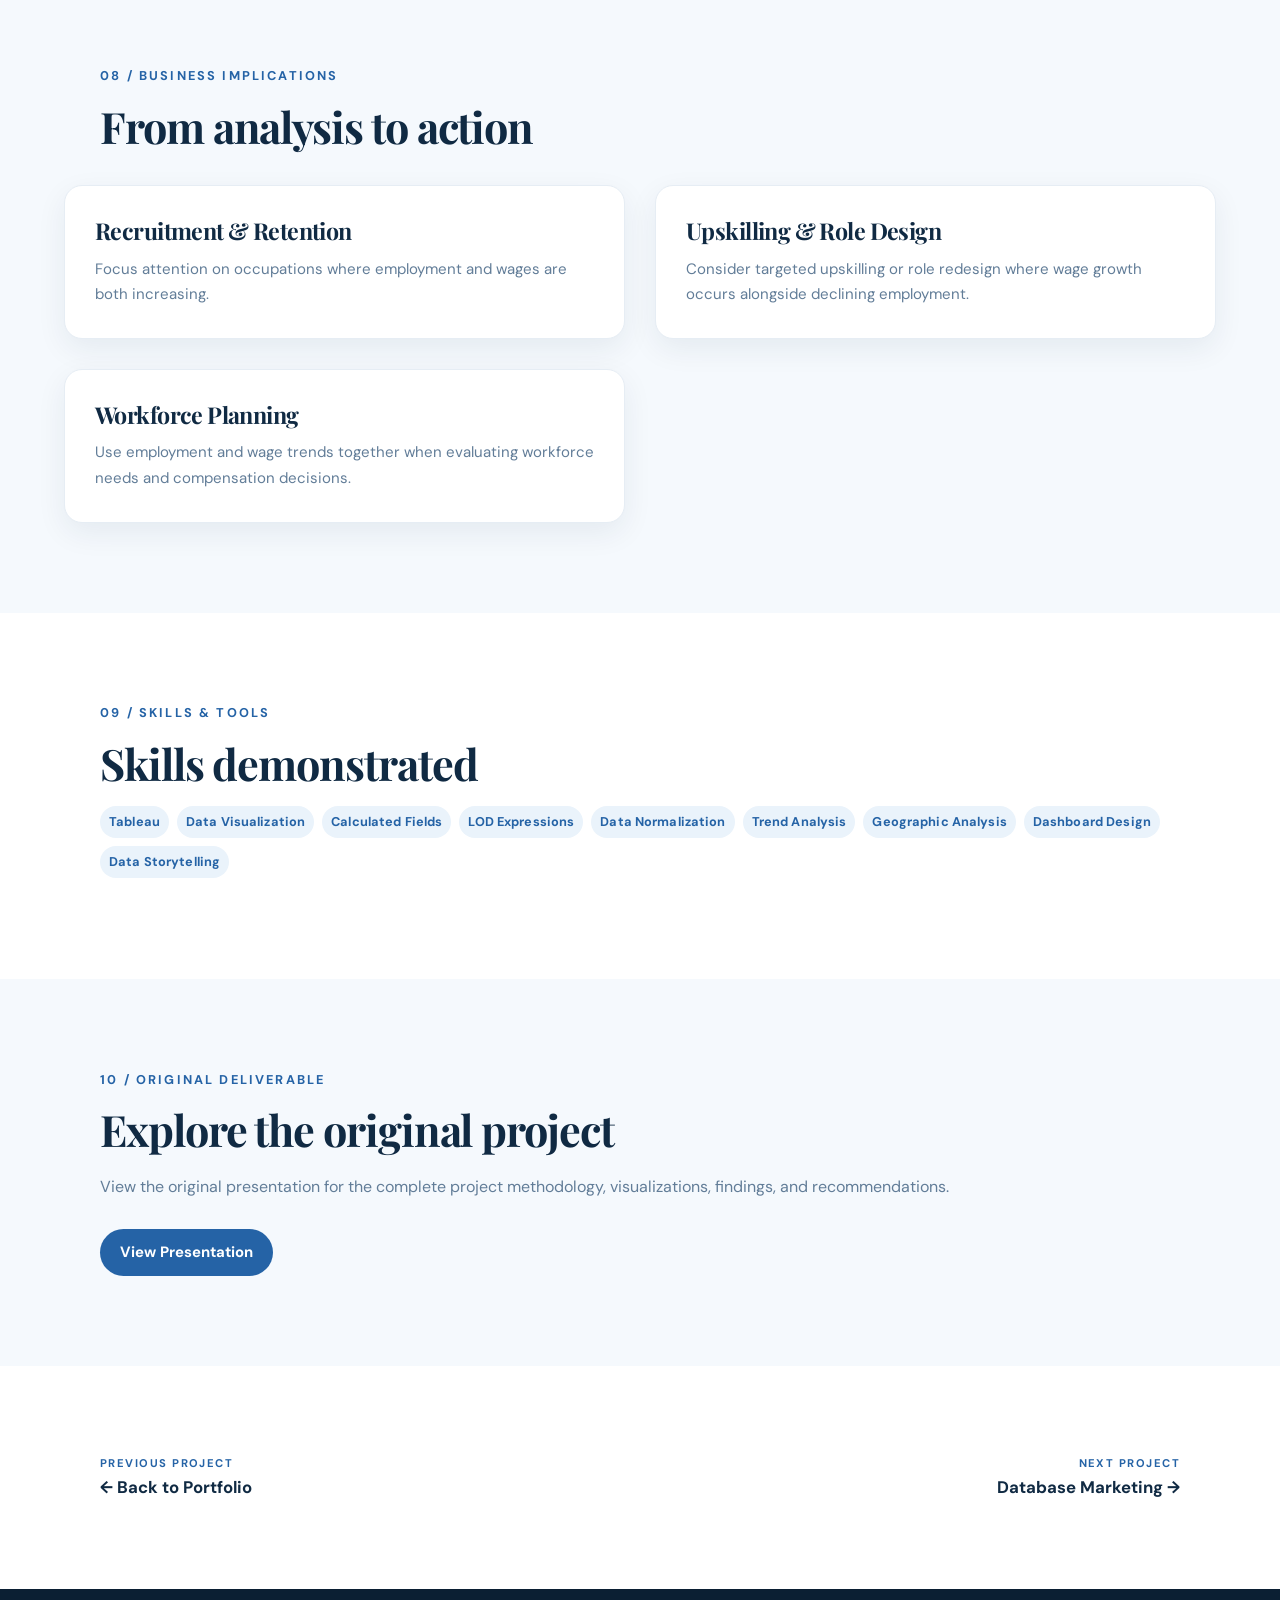
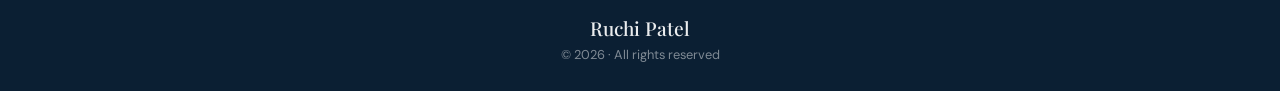
==== commit 7b1f17f6: "Update data-visualization.html" ====
--- a/projects/data-visualization.html
+++ b/projects/data-visualization.html
@@ -765,8 +765,8 @@
                 PREVIOUS PROJECT
             </span>
 
-            Back to Portfolio
-            ←
+           ← Back to Portfolio
+            
         </a>
 
 
--- a/style.css
+++ b/style.css
@@ -2550,3 +2550,112 @@
     color: var(--blue) !important;
     transform: translateX(-3px);
 }
+/* =========================================================
+   PROJECT NAVIGATION
+   Previous + Next project
+   ========================================================= */
+
+.project-navigation {
+    width: var(--content-width);
+    max-width: 1080px;
+
+    margin: 0 auto;
+
+    display: flex;
+    align-items: flex-start;
+    justify-content: space-between;
+
+    gap: 40px;
+}
+
+
+/* Shared navigation link */
+
+.project-navigation-previous,
+.project-navigation-next {
+    display: flex;
+    flex-direction: column;
+
+    color: var(--navy);
+
+    font-family:
+        "DM Sans",
+        Arial,
+        sans-serif;
+
+    font-size: clamp(0.95rem, 0.25vw + 0.88rem, 1.05rem);
+
+    font-weight: 700;
+
+    line-height: 1.3;
+
+    text-decoration: none;
+}
+
+
+/* Previous project */
+
+.project-navigation-previous {
+    align-items: flex-start;
+
+    text-align: left;
+}
+
+
+/* Next project */
+
+.project-navigation-next {
+    align-items: flex-end;
+
+    text-align: right;
+}
+
+
+/* Small label */
+
+.project-navigation-previous span,
+.project-navigation-next span {
+    margin-bottom: 7px;
+
+    color: var(--blue);
+
+    font-family:
+        "DM Sans",
+        Arial,
+        sans-serif;
+
+    font-size: 0.7rem;
+
+    font-weight: 700;
+
+    letter-spacing: 0.13em;
+
+    text-transform: uppercase;
+}
+
+
+/* Hover */
+
+.project-navigation-previous:hover,
+.project-navigation-next:hover {
+    color: var(--blue);
+}
+
+
+/* Mobile */
+
+@media (max-width: 700px) {
+
+    .project-navigation {
+        flex-direction: column;
+
+        gap: 28px;
+    }
+
+    .project-navigation-next {
+        align-items: flex-start;
+
+        text-align: left;
+    }
+
+}
